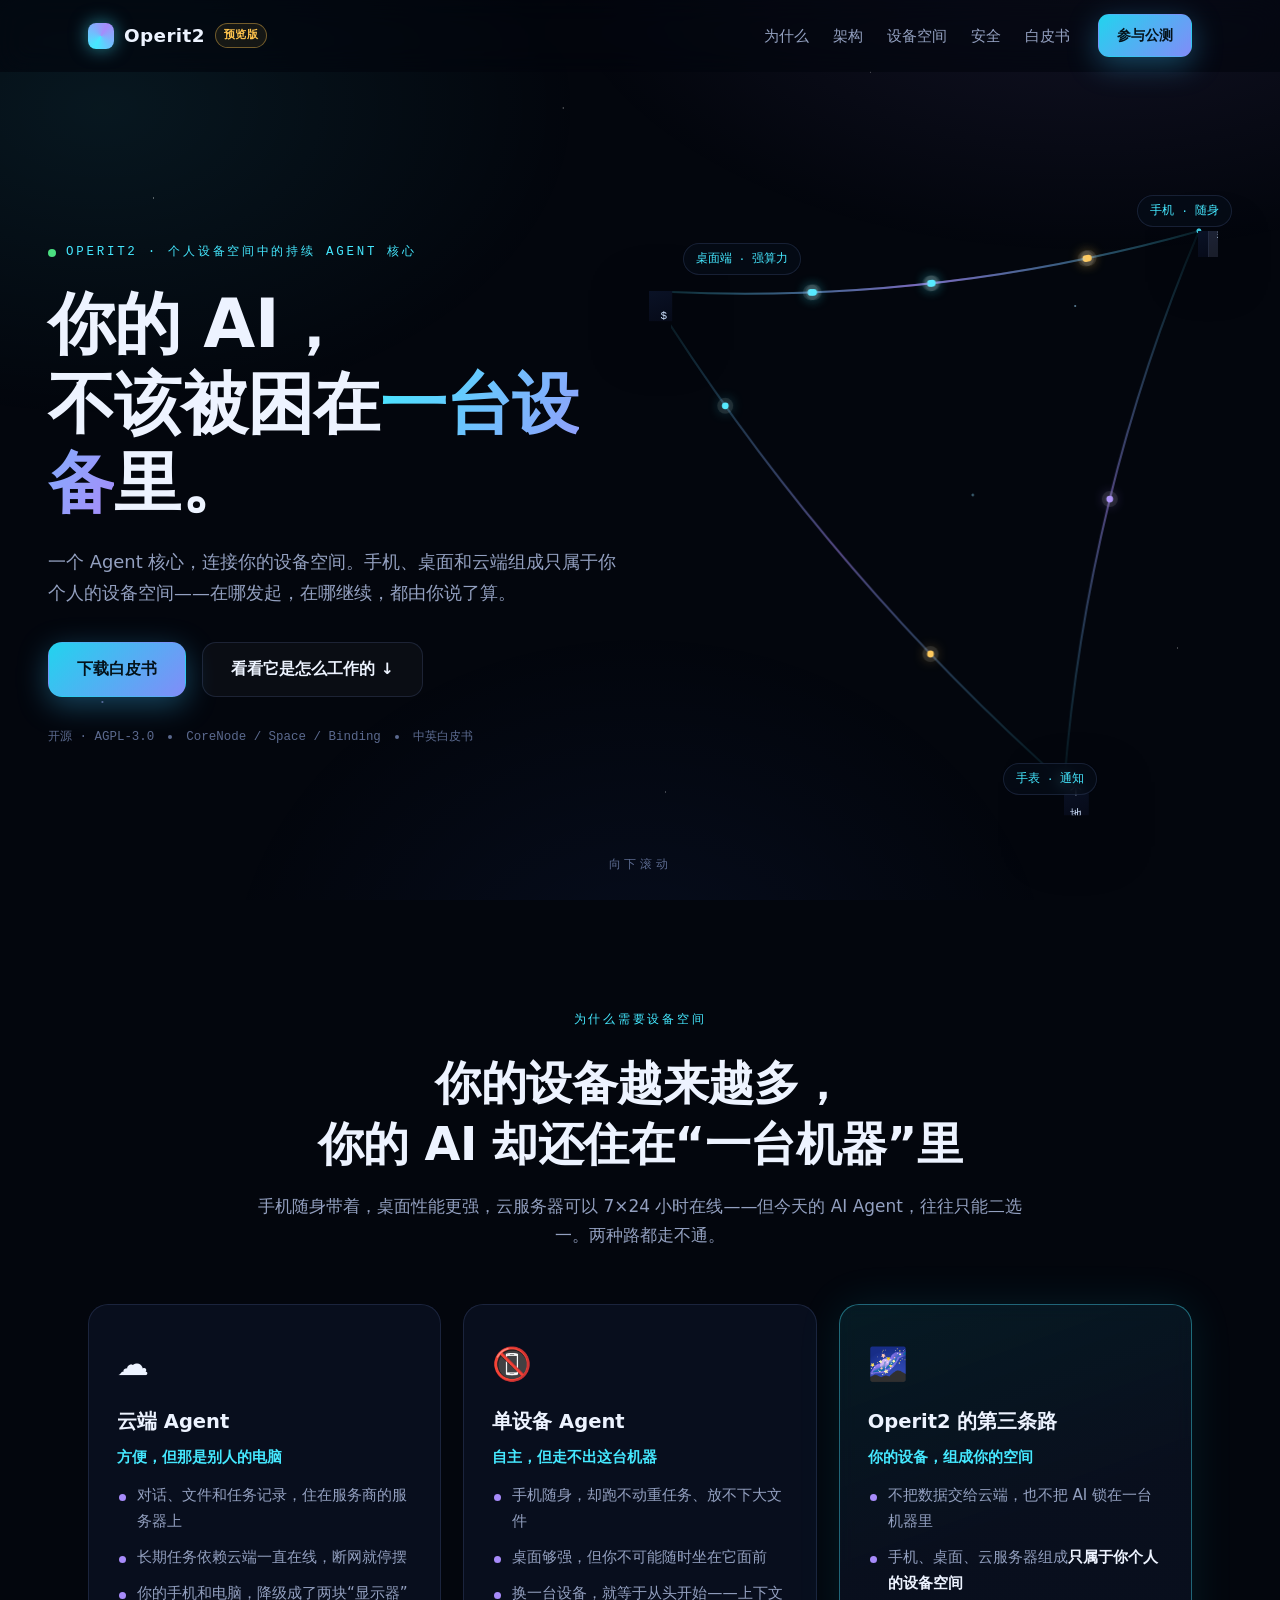
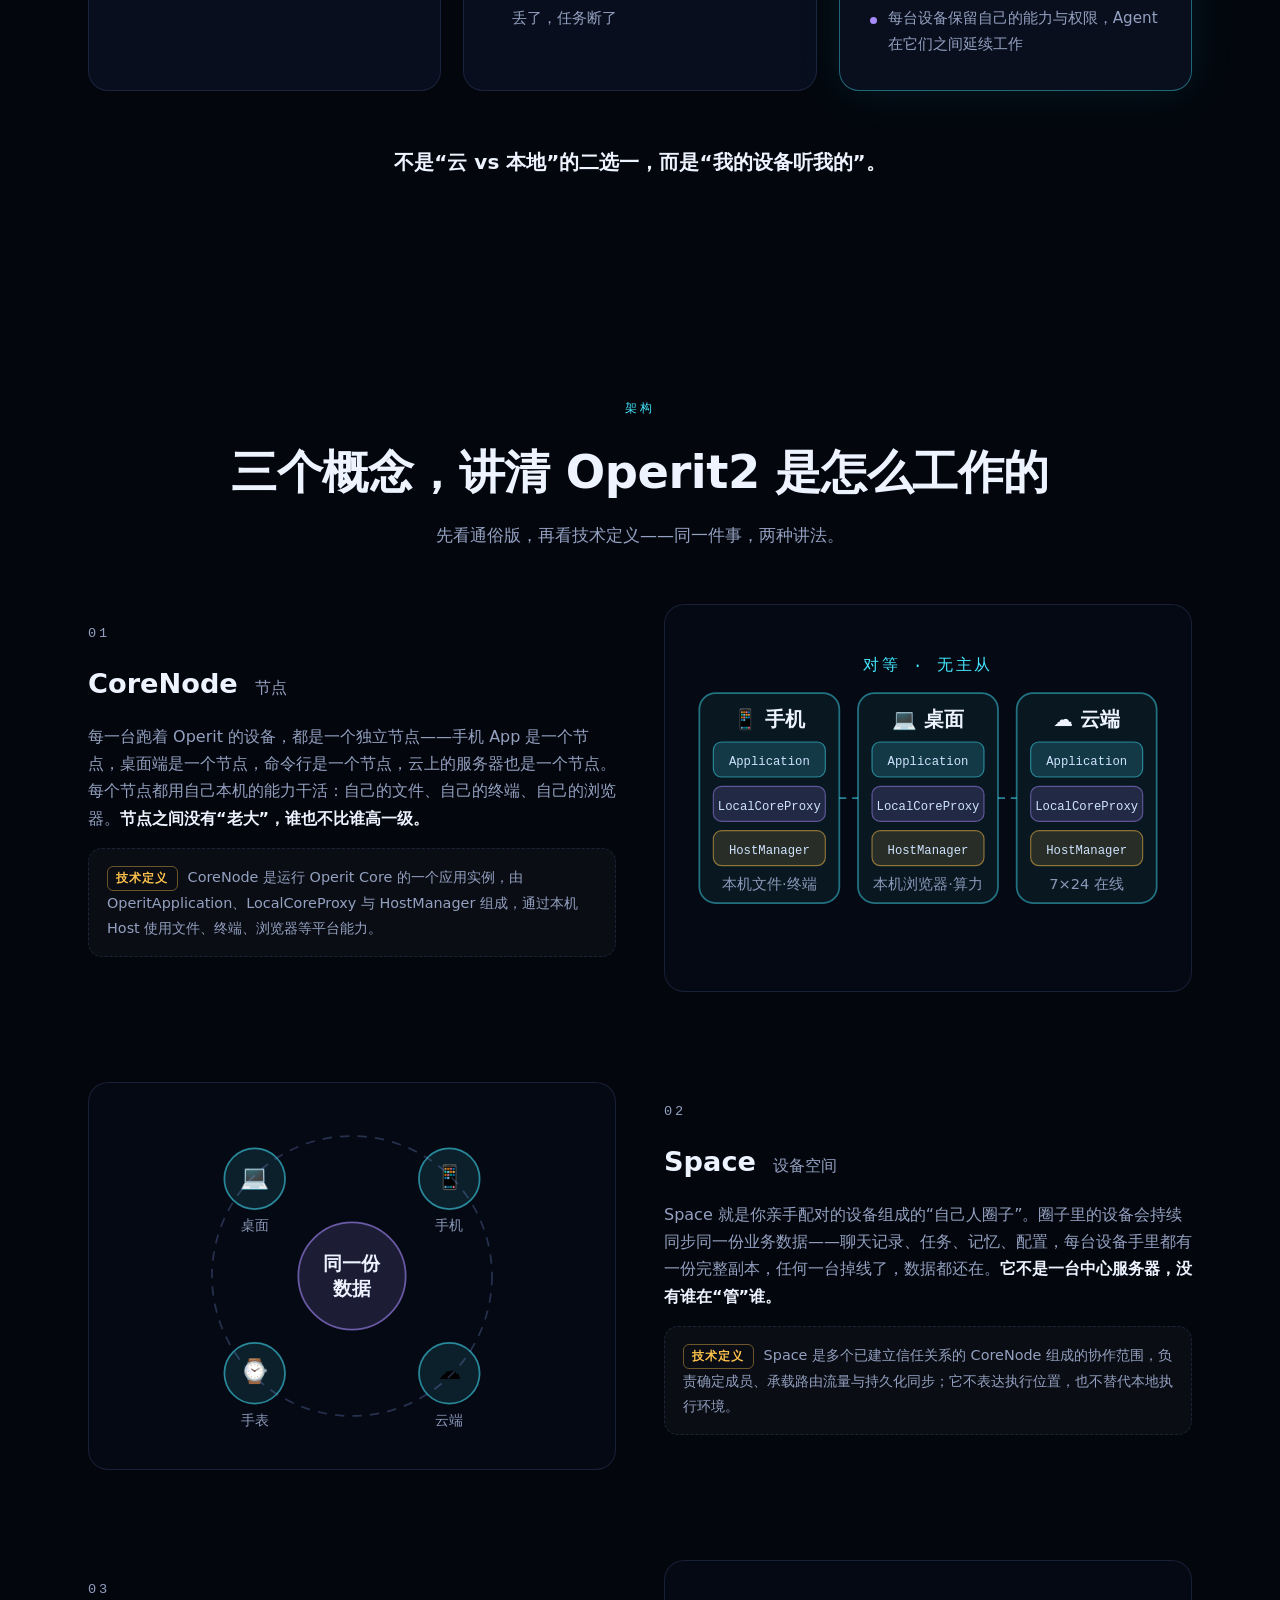
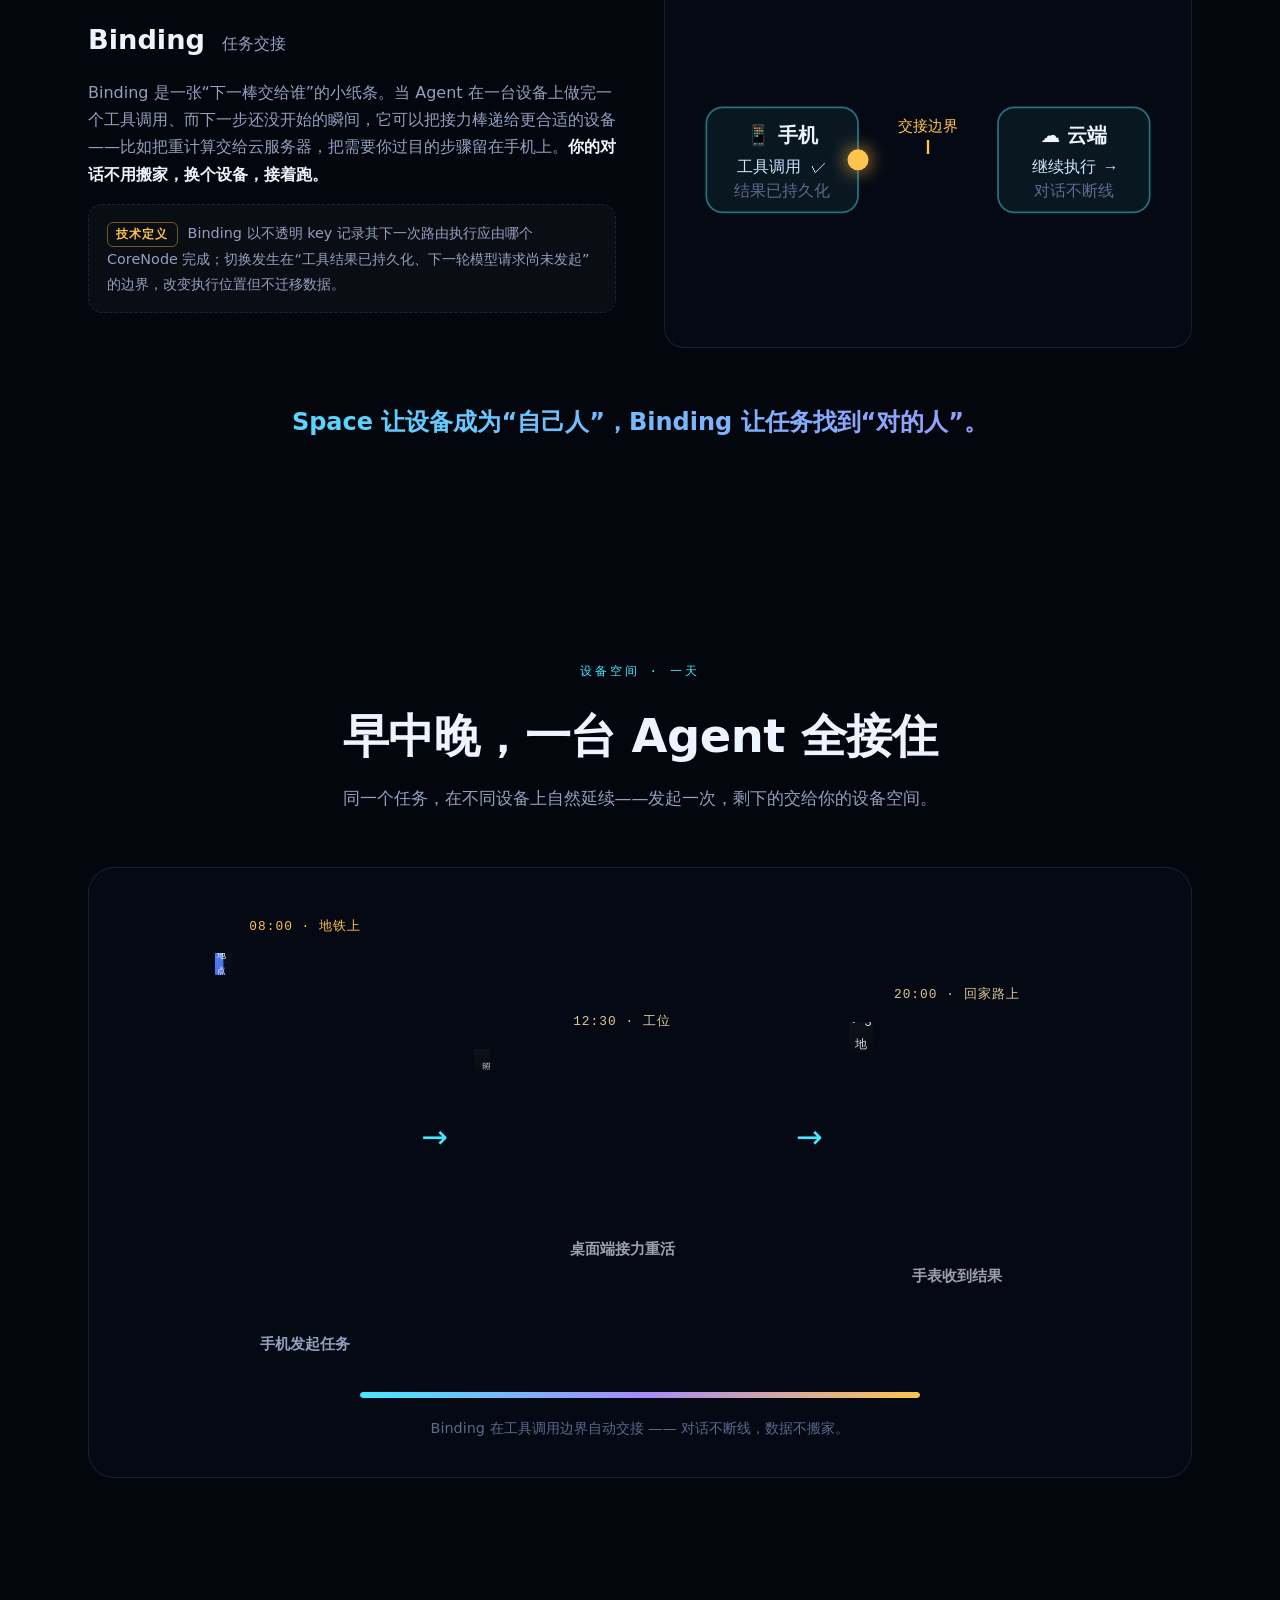
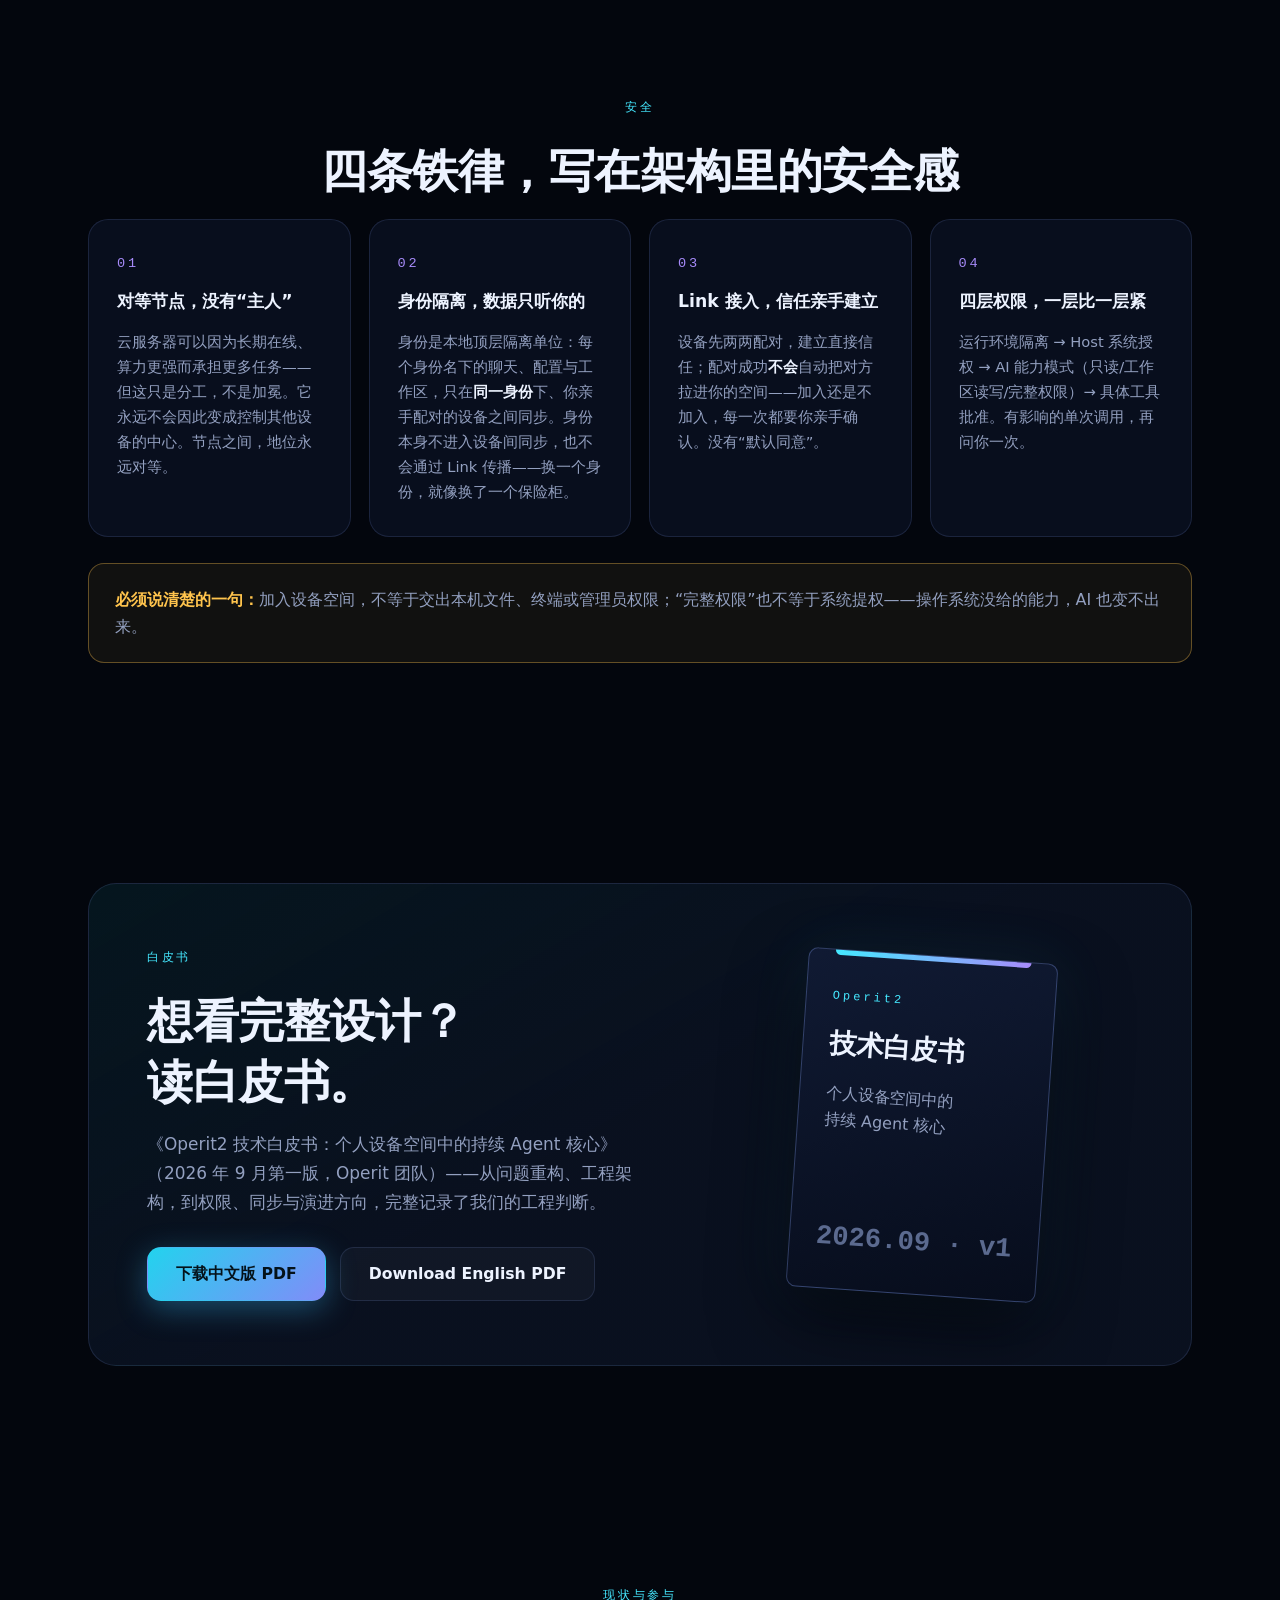
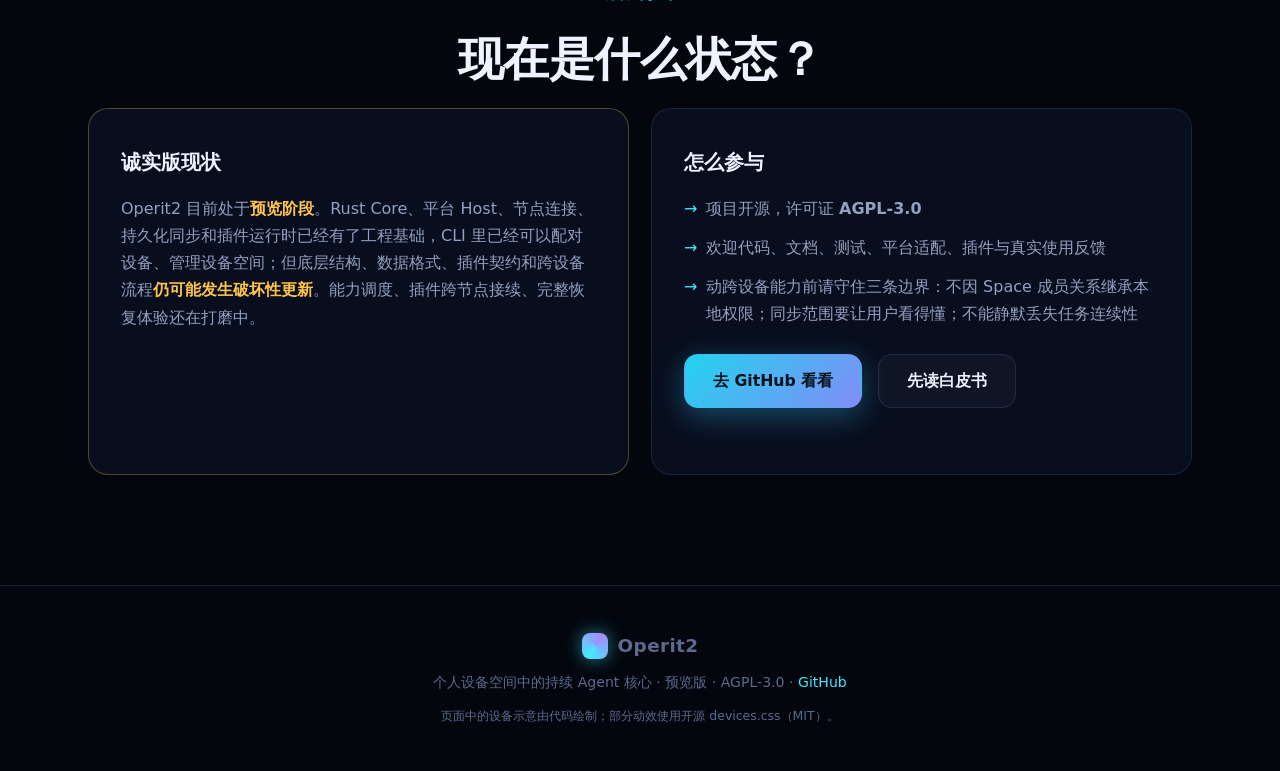
==== index.html @ 4453a7a1 "Operit2 宣传网站：星群主题首版" ====
<!DOCTYPE html>
<html lang="zh-CN">
<head>
<meta charset="UTF-8">
<meta name="viewport" content="width=device-width, initial-scale=1.0">
<title>Operit2 — 你的 AI，不该被困在一台设备里</title>
<meta name="description" content="Operit2：个人设备空间中的持续 Agent 核心。一个 Agent 核心，连接你的设备空间。">
<link rel="stylesheet" href="assets/vendor/devices.css">
<link rel="stylesheet" href="assets/css/style.css">
</head>
<body>
<div class="stars" aria-hidden="true"></div>

<header class="nav">
  <div class="nav-inner">
    <a class="brand" href="#top">
      <span class="brand-mark"></span>
      <span class="brand-name">Operit2</span>
      <span class="brand-tag">预览版</span>
    </a>
    <nav class="nav-links">
      <a href="#pain">为什么</a>
      <a href="#arch">架构</a>
      <a href="#flow">设备空间</a>
      <a href="#rules">安全</a>
      <a href="#whitepaper">白皮书</a>
    </nav>
    <a class="btn btn-primary btn-sm" href="#join">参与公测</a>
  </div>
</header>

<main id="top">
<!-- ============ HERO ============ -->
<section class="hero">
  <div class="hero-inner">
    <div class="hero-copy">
      <p class="eyebrow"><span class="pulse-dot"></span>OPERIT2 · 个人设备空间中的持续 AGENT 核心</p>
      <h1>你的 AI，<br>不该被困在<span class="grad">一台设备</span>里。</h1>
      <p class="lede">一个 Agent 核心，连接你的设备空间。手机、桌面和云端组成只属于你个人的设备空间——在哪发起，在哪继续，都由你说了算。</p>
      <div class="hero-cta">
        <a class="btn btn-primary" href="#whitepaper">下载白皮书</a>
        <a class="btn btn-ghost" href="#arch">看看它是怎么工作的 ↓</a>
      </div>
      <div class="hero-meta">
        <span>开源 · AGPL-3.0</span><i></i>
        <span>CoreNode / Space / Binding</span><i></i>
        <span>中英白皮书</span>
      </div>
    </div>
    <div class="hero-stage" id="constellation">
      <canvas id="constCanvas"></canvas>
      <div class="device device-macbook-pro dev-laptop" data-node="laptop">
        <div class="device-frame">
          <div class="device-screen">
            <div class="scr scr-term"><p>$ operit space status</p><p class="ok">● 4 nodes · synced</p><p>$ operit bind next → cloud-1</p><p class="ok">→ handed off in 0.8s</p><span class="caret"></span></div>
          </div>
          <div class="device-power"></div>
        </div>
      </div>
      <div class="device device-iphone-14-pro dev-phone" data-node="phone">
        <div class="device-frame">
          <div class="device-screen">
            <div class="scr scr-chat">
              <p class="me">帮我把这周的照片按地点分好</p>
              <p class="ai">收到，已交由桌面端整理，完成后同步给你 ✓</p>
            </div>
          </div>
          <div class="device-stripe"></div>
          <div class="device-header"></div>
          <div class="device-sensors"></div>
          <div class="device-btns"></div>
          <div class="device-power"></div>
        </div>
      </div>
      <div class="device device-apple-watch-ultra dev-watch" data-node="watch">
        <div class="device-frame">
          <div class="device-screen">
            <div class="scr scr-watch"><p>✓ 128 张</p><p>3 个地点</p><p class="ok">已同步</p></div>
          </div>
          <div class="device-btns"></div>
        </div>
      </div>
      <div class="node-label" data-for="laptop">桌面端 · 强算力</div>
      <div class="node-label" data-for="phone">手机 · 随身</div>
      <div class="node-label" data-for="watch">手表 · 通知</div>
    </div>
  </div>
  <div class="scroll-hint">向下滚动</div>
</section>

<!-- ============ PAIN ============ -->
<section class="section" id="pain">
  <div class="wrap">
    <p class="eyebrow center">为什么需要设备空间</p>
    <h2 class="center">你的设备越来越多，<br>你的 AI 却还住在“一台机器”里</h2>
    <p class="sub center">手机随身带着，桌面性能更强，云服务器可以 7×24 小时在线——但今天的 AI Agent，往往只能二选一。两种路都走不通。</p>
    <div class="cards3">
      <div class="card pain-card reveal">
        <div class="card-icon">☁️</div>
        <h3>云端 Agent</h3>
        <p class="card-tag">方便，但那是别人的电脑</p>
        <ul>
          <li>对话、文件和任务记录，住在服务商的服务器上</li>
          <li>长期任务依赖云端一直在线，断网就停摆</li>
          <li>你的手机和电脑，降级成了两块“显示器”</li>
        </ul>
      </div>
      <div class="card pain-card reveal">
        <div class="card-icon">📵</div>
        <h3>单设备 Agent</h3>
        <p class="card-tag">自主，但走不出这台机器</p>
        <ul>
          <li>手机随身，却跑不动重任务、放不下大文件</li>
          <li>桌面够强，但你不可能随时坐在它面前</li>
          <li>换一台设备，就等于从头开始——上下文丢了，任务断了</li>
        </ul>
      </div>
      <div class="card pain-card hl reveal">
        <div class="card-icon">🌌</div>
        <h3>Operit2 的第三条路</h3>
        <p class="card-tag">你的设备，组成你的空间</p>
        <ul>
          <li>不把数据交给云端，也不把 AI 锁在一台机器里</li>
          <li>手机、桌面、云服务器组成<strong>只属于你个人的设备空间</strong></li>
          <li>每台设备保留自己的能力与权限，Agent 在它们之间延续工作</li>
        </ul>
      </div>
    </div>
    <p class="bridge">不是“云 vs 本地”的二选一，而是“我的设备听我的”。</p>
  </div>
</section>

<!-- ============ ARCH ============ -->
<section class="section" id="arch">
  <div class="wrap">
    <p class="eyebrow center">架构</p>
    <h2 class="center">三个概念，讲清 Operit2 是怎么工作的</h2>
    <p class="sub center">先看通俗版，再看技术定义——同一件事，两种讲法。</p>

    <div class="arch-block reveal">
      <div class="arch-text">
        <p class="arch-no">01</p>
        <h3>CoreNode <span class="arch-en">节点</span></h3>
        <p>每一台跑着 Operit 的设备，都是一个独立节点——手机 App 是一个节点，桌面端是一个节点，命令行是一个节点，云上的服务器也是一个节点。每个节点都用自己本机的能力干活：自己的文件、自己的终端、自己的浏览器。<strong>节点之间没有“老大”，谁也不比谁高一级。</strong></p>
        <p class="tech-def"><span>技术定义</span>CoreNode 是运行 Operit Core 的一个应用实例，由 OperitApplication、LocalCoreProxy 与 HostManager 组成，通过本机 Host 使用文件、终端、浏览器等平台能力。</p>
      </div>
      <div class="arch-viz">
        <svg viewBox="0 0 420 300" class="diag" id="diag-node" role="img" aria-label="三个对等的 CoreNode">
          <g class="dnode" data-i="0">
            <rect x="14" y="60" width="120" height="180" rx="14" class="node-box"/>
            <text x="74" y="88" class="node-title">📱 手机</text>
            <rect x="26" y="102" width="96" height="30" rx="7" class="layer l1"/><text x="74" y="122" class="layer-t">Application</text>
            <rect x="26" y="140" width="96" height="30" rx="7" class="layer l2"/><text x="74" y="160" class="layer-t">LocalCoreProxy</text>
            <rect x="26" y="178" width="96" height="30" rx="7" class="layer l3"/><text x="74" y="198" class="layer-t">HostManager</text>
            <text x="74" y="228" class="node-cap">本机文件·终端</text>
          </g>
          <g class="dnode" data-i="1">
            <rect x="150" y="60" width="120" height="180" rx="14" class="node-box"/>
            <text x="210" y="88" class="node-title">💻 桌面</text>
            <rect x="162" y="102" width="96" height="30" rx="7" class="layer l1"/><text x="210" y="122" class="layer-t">Application</text>
            <rect x="162" y="140" width="96" height="30" rx="7" class="layer l2"/><text x="210" y="160" class="layer-t">LocalCoreProxy</text>
            <rect x="162" y="178" width="96" height="30" rx="7" class="layer l3"/><text x="210" y="198" class="layer-t">HostManager</text>
            <text x="210" y="228" class="node-cap">本机浏览器·算力</text>
          </g>
          <g class="dnode" data-i="2">
            <rect x="286" y="60" width="120" height="180" rx="14" class="node-box"/>
            <text x="346" y="88" class="node-title">☁️ 云端</text>
            <rect x="298" y="102" width="96" height="30" rx="7" class="layer l1"/><text x="346" y="122" class="layer-t">Application</text>
            <rect x="298" y="140" width="96" height="30" rx="7" class="layer l2"/><text x="346" y="160" class="layer-t">LocalCoreProxy</text>
            <rect x="298" y="178" width="96" height="30" rx="7" class="layer l3"/><text x="346" y="198" class="layer-t">HostManager</text>
            <text x="346" y="228" class="node-cap">7×24 在线</text>
          </g>
          <line x1="134" y1="150" x2="150" y2="150" class="eq-link"/><line x1="270" y1="150" x2="286" y2="150" class="eq-link"/>
          <text x="210" y="40" class="eq-label">对等 · 无主从</text>
        </svg>
      </div>
    </div>

    <div class="arch-block flip reveal">
      <div class="arch-text">
        <p class="arch-no">02</p>
        <h3>Space <span class="arch-en">设备空间</span></h3>
        <p>Space 就是你亲手配对的设备组成的“自己人圈子”。圈子里的设备会持续同步同一份业务数据——聊天记录、任务、记忆、配置，每台设备手里都有一份完整副本，任何一台掉线了，数据都还在。<strong>它不是一台中心服务器，没有谁在“管”谁。</strong></p>
        <p class="tech-def"><span>技术定义</span>Space 是多个已建立信任关系的 CoreNode 组成的协作范围，负责确定成员、承载路由流量与持久化同步；它不表达执行位置，也不替代本地执行环境。</p>
      </div>
      <div class="arch-viz">
        <svg viewBox="0 0 420 300" class="diag" id="diag-space" role="img" aria-label="Space 同步示意">
          <circle cx="210" cy="150" r="46" class="space-core"/>
          <text x="210" y="145" class="space-core-t">同一份</text>
          <text x="210" y="166" class="space-core-t">数据</text>
          <g class="sat" data-a="45"><circle cx="0" cy="0" r="26" class="sat-dot"/><text x="0" y="5" class="sat-t">📱</text><text x="0" y="44" class="sat-l">手机</text></g>
          <g class="sat" data-a="135"><circle cx="0" cy="0" r="26" class="sat-dot"/><text x="0" y="5" class="sat-t">💻</text><text x="0" y="44" class="sat-l">桌面</text></g>
          <g class="sat" data-a="225"><circle cx="0" cy="0" r="26" class="sat-dot"/><text x="0" y="5" class="sat-t">⌚</text><text x="0" y="44" class="sat-l">手表</text></g>
          <g class="sat" data-a="315"><circle cx="0" cy="0" r="26" class="sat-dot"/><text x="0" y="5" class="sat-t">☁️</text><text x="0" y="44" class="sat-l">云端</text></g>
          <ellipse cx="210" cy="150" rx="120" ry="120" class="orbit"/>
          <circle cx="210" cy="150" r="120" class="pulse-ring" fill="none"/>
        </svg>
      </div>
    </div>

    <div class="arch-block reveal">
      <div class="arch-text">
        <p class="arch-no">03</p>
        <h3>Binding <span class="arch-en">任务交接</span></h3>
        <p>Binding 是一张“下一棒交给谁”的小纸条。当 Agent 在一台设备上做完一个工具调用、而下一步还没开始的瞬间，它可以把接力棒递给更合适的设备——比如把重计算交给云服务器，把需要你过目的步骤留在手机上。<strong>你的对话不用搬家，换个设备，接着跑。</strong></p>
        <p class="tech-def"><span>技术定义</span>Binding 以不透明 key 记录其下一次路由执行应由哪个 CoreNode 完成；切换发生在“工具结果已持久化、下一轮模型请求尚未发起”的边界，改变执行位置但不迁移数据。</p>
      </div>
      <div class="arch-viz">
        <svg viewBox="0 0 420 300" class="diag" id="diag-bind" role="img" aria-label="Binding 交接示意">
          <defs><linearGradient id="bindGrad" x1="0" y1="0" x2="1" y2="0">
            <stop offset="0" stop-color="#45e8ff"/><stop offset="1" stop-color="#ffc44d"/>
          </linearGradient></defs>
          <rect x="20" y="110" width="130" height="90" rx="14" class="node-box"/>
          <text x="85" y="140" class="node-title">📱 手机</text>
          <text x="85" y="165" class="bind-step">工具调用 ✓</text>
          <text x="85" y="186" class="bind-step dim">结果已持久化</text>
          <rect x="270" y="110" width="130" height="90" rx="14" class="node-box"/>
          <text x="335" y="140" class="node-title">☁️ 云端</text>
          <text x="335" y="165" class="bind-step">继续执行 →</text>
          <text x="335" y="186" class="bind-step dim">对话不断线</text>
          <line x1="150" y1="155" x2="270" y2="155" class="bind-line"/>
          <circle cx="150" cy="155" r="9" class="bind-token"/>
          <text x="210" y="130" class="bind-label">交接边界</text>
          <line x1="210" y1="138" x2="210" y2="150" class="bind-tick"/>
        </svg>
      </div>
    </div>

    <p class="bridge big">Space 让设备成为“自己人”，Binding 让任务找到“对的人”。</p>
  </div>
</section>

<!-- ============ FLOW ============ -->
<section class="section" id="flow">
  <div class="wrap">
    <p class="eyebrow center">设备空间 · 一天</p>
    <h2 class="center">早中晚，一台 Agent 全接住</h2>
    <p class="sub center">同一个任务，在不同设备上自然延续——发起一次，剩下的交给你的设备空间。</p>
    <div class="flow-stage reveal">
      <div class="flow-devices">
        <div class="flow-item" data-t="0">
          <p class="flow-time">08:00 · 地铁上</p>
          <div class="devwrap wrap-phone"><div class="device device-iphone-14-pro flow-phone">
            <div class="device-frame"><div class="device-screen"><div class="scr scr-chat">
              <p class="me">帮我把这周的照片按地点分好</p>
              <p class="ai typing">收到，正在规划…</p>
            </div></div><div class="device-stripe"></div><div class="device-header"></div><div class="device-sensors"></div><div class="device-btns"></div><div class="device-power"></div></div>
          </div></div>
          <p class="flow-cap">手机发起任务</p>
        </div>
        <div class="flow-arrow">→</div>
        <div class="flow-item" data-t="1">
          <p class="flow-time">12:30 · 工位</p>
          <div class="devwrap wrap-laptop"><div class="device device-macbook-pro flow-laptop">
            <div class="device-frame"><div class="device-screen"><div class="scr scr-work">
              <p class="w-title">照片整理中… <span class="ok">68%</span></p>
              <div class="bar"><span></span></div>
              <p class="w-row">📍 外滩 · 42 张</p><p class="w-row">📍 陆家嘴 · 51 张</p><p class="w-row">📍 静安寺 · 35 张</p>
            </div></div><div class="device-power"></div></div>
          </div></div>
          <p class="flow-cap">桌面端接力重活</p>
        </div>
        <div class="flow-arrow">→</div>
        <div class="flow-item" data-t="2">
          <p class="flow-time">20:00 · 回家路上</p>
          <div class="devwrap wrap-watch"><div class="device device-apple-watch-ultra flow-watch">
            <div class="device-frame"><div class="device-screen"><div class="scr scr-watch">
              <p>✓ 整理完成</p><p>128 张 · 3 地点</p><p class="ok">已同步全部设备</p>
            </div></div><div class="device-btns"></div></div>
          </div></div>
          <p class="flow-cap">手表收到结果</p>
        </div>
      </div>
      <div class="flow-progress"><span id="flowBar"></span></div>
      <p class="flow-note">Binding 在工具调用边界自动交接 —— 对话不断线，数据不搬家。</p>
    </div>
  </div>
</section>

<!-- ============ RULES ============ -->
<section class="section" id="rules">
  <div class="wrap">
    <p class="eyebrow center">安全</p>
    <h2 class="center">四条铁律，写在架构里的安全感</h2>
    <div class="cards4">
      <div class="card rule-card reveal"><p class="rule-no">01</p><h3>对等节点，没有“主人”</h3><p>云服务器可以因为长期在线、算力更强而承担更多任务——但这只是分工，不是加冕。它永远不会因此变成控制其他设备的中心。节点之间，地位永远对等。</p></div>
      <div class="card rule-card reveal"><p class="rule-no">02</p><h3>身份隔离，数据只听你的</h3><p>身份是本地顶层隔离单位：每个身份名下的聊天、配置与工作区，只在<strong>同一身份</strong>下、你亲手配对的设备之间同步。身份本身不进入设备间同步，也不会通过 Link 传播——换一个身份，就像换了一个保险柜。</p></div>
      <div class="card rule-card reveal"><p class="rule-no">03</p><h3>Link 接入，信任亲手建立</h3><p>设备先两两配对，建立直接信任；配对成功<strong>不会</strong>自动把对方拉进你的空间——加入还是不加入，每一次都要你亲手确认。没有“默认同意”。</p></div>
      <div class="card rule-card reveal"><p class="rule-no">04</p><h3>四层权限，一层比一层紧</h3><p>运行环境隔离 → Host 系统授权 → AI 能力模式（只读/工作区读写/完整权限）→ 具体工具批准。有影响的单次调用，再问你一次。</p></div>
    </div>
    <div class="must-say reveal">
      <p><strong>必须说清楚的一句：</strong>加入设备空间，不等于交出本机文件、终端或管理员权限；“完整权限”也不等于系统提权——操作系统没给的能力，AI 也变不出来。</p>
    </div>
  </div>
</section>

<!-- ============ WHITEPAPER ============ -->
<section class="section" id="whitepaper">
  <div class="wrap">
    <div class="wp-panel reveal">
      <div class="wp-text">
        <p class="eyebrow">白皮书</p>
        <h2>想看完整设计？<br>读白皮书。</h2>
        <p class="sub left">《Operit2 技术白皮书：个人设备空间中的持续 Agent 核心》（2026 年 9 月第一版，Operit 团队）——从问题重构、工程架构，到权限、同步与演进方向，完整记录了我们的工程判断。</p>
        <div class="wp-btns">
          <a class="btn btn-primary" href="assets/docs/Operit2技术白皮书.pdf" download>下载中文版 PDF</a>
          <a class="btn btn-ghost" href="assets/docs/Operit2-Technical-Whitepaper.pdf" download>Download English PDF</a>
        </div>
      </div>
      <div class="wp-cover">
        <div class="wp-doc"><span class="wp-doc-tag">Operit2</span><p>技术白皮书</p><p class="wp-doc-sub">个人设备空间中的<br>持续 Agent 核心</p><p class="wp-doc-ver">2026.09 · v1</p></div>
      </div>
    </div>
  </div>
</section>

<!-- ============ JOIN ============ -->
<section class="section" id="join">
  <div class="wrap">
    <p class="eyebrow center">现状与参与</p>
    <h2 class="center">现在是什么状态？</h2>
    <div class="status-panel reveal">
      <div class="status-honest">
        <h3>诚实版现状</h3>
        <p>Operit2 目前处于<strong>预览阶段</strong>。Rust Core、平台 Host、节点连接、持久化同步和插件运行时已经有了工程基础，CLI 里已经可以配对设备、管理设备空间；但底层结构、数据格式、插件契约和跨设备流程<strong>仍可能发生破坏性更新</strong>。能力调度、插件跨节点接续、完整恢复体验还在打磨中。</p>
      </div>
      <div class="status-join">
        <h3>怎么参与</h3>
        <ul>
          <li>项目开源，许可证 <strong>AGPL-3.0</strong></li>
          <li>欢迎代码、文档、测试、平台适配、插件与真实使用反馈</li>
          <li>动跨设备能力前请守住三条边界：不因 Space 成员关系继承本地权限；同步范围要让用户看得懂；不能静默丢失任务连续性</li>
        </ul>
        <div class="hero-cta">
          <a class="btn btn-primary" href="https://github.com/AAswordman/Operit2" target="_blank" rel="noopener">去 GitHub 看看</a>
          <a class="btn btn-ghost" href="assets/docs/Operit2技术白皮书.pdf" download>先读白皮书</a>
        </div>
      </div>
    </div>
  </div>
</section>
</main>

<footer class="footer">
  <div class="wrap foot-inner">
    <div class="brand"><span class="brand-mark"></span><span class="brand-name">Operit2</span></div>
    <p>个人设备空间中的持续 Agent 核心 · 预览版 · AGPL-3.0 · <a href="https://github.com/AAswordman/Operit2" target="_blank" rel="noopener">GitHub</a></p>
    <p class="foot-note">页面中的设备示意由代码绘制；部分动效使用开源 devices.css（MIT）。</p>
  </div>
</footer>

<script src="assets/vendor/gsap.min.js"></script>
<script src="assets/js/main.js"></script>
</body>
</html>
---- assets/css/style.css ----
/* Operit2 宣传站 · "星群" 设计语言 */
:root{
  --bg0:#03060d; --bg1:#060b16; --card:rgba(12,19,36,.72);
  --ink:#edf3ff; --muted:#93a0c0; --faint:#5b6a8f;
  --cyan:#45e8ff; --violet:#a78bfa; --amber:#ffc44d; --green:#4ade80;
  --line:rgba(140,170,255,.14);
  --r:20px;
  --font:"PingFang SC","Hiragino Sans GB","Microsoft YaHei","Noto Sans SC",system-ui,sans-serif;
  --mono:ui-monospace,"SF Mono","JetBrains Mono",Menlo,Consolas,monospace;
}
*{margin:0;padding:0;box-sizing:border-box}
html{scroll-behavior:smooth}
body{background:var(--bg0);color:var(--ink);font-family:var(--font);line-height:1.7;overflow-x:hidden;-webkit-font-smoothing:antialiased}
::selection{background:rgba(69,232,255,.28)}
a{color:inherit;text-decoration:none}
img{max-width:100%}

/* 星空底 */
.stars{position:fixed;inset:0;z-index:-2;pointer-events:none;
  background:
    radial-gradient(1px 1px at 12% 22%,rgba(255,255,255,.7),transparent),
    radial-gradient(1px 1px at 68% 8%,rgba(255,255,255,.5),transparent),
    radial-gradient(1.5px 1.5px at 84% 34%,rgba(160,220,255,.8),transparent),
    radial-gradient(1px 1px at 32% 66%,rgba(255,255,255,.45),transparent),
    radial-gradient(1px 1px at 52% 88%,rgba(255,255,255,.5),transparent),
    radial-gradient(1.5px 1.5px at 8% 78%,rgba(190,170,255,.7),transparent),
    radial-gradient(1px 1px at 92% 72%,rgba(255,255,255,.5),transparent),
    radial-gradient(1px 1px at 44% 12%,rgba(255,255,255,.6),transparent),
    radial-gradient(2px 2px at 76% 55%,rgba(140,220,255,.55),transparent),
    radial-gradient(1px 1px at 24% 44%,rgba(255,255,255,.4),transparent);}
body::before{content:"";position:fixed;inset:0;z-index:-1;pointer-events:none;
  background:radial-gradient(900px 500px at 85% -5%,rgba(167,139,250,.10),transparent 60%),
             radial-gradient(800px 520px at 8% 12%,rgba(69,232,255,.08),transparent 60%),
             radial-gradient(700px 600px at 50% 110%,rgba(69,120,255,.07),transparent 60%);}

.wrap{max-width:1160px;margin:0 auto;padding:0 28px}
.section{padding:110px 0;position:relative}

/* 导航 */
.nav{position:fixed;top:0;left:0;right:0;z-index:50;backdrop-filter:blur(14px);-webkit-backdrop-filter:blur(14px);
  background:rgba(3,6,13,.62);border-bottom:1px solid transparent;transition:border-color .3s}
.nav.scrolled{border-bottom-color:var(--line)}
.nav-inner{max-width:1160px;margin:0 auto;padding:14px 28px;display:flex;align-items:center;gap:28px}
.brand{display:flex;align-items:center;gap:10px;font-weight:800;font-size:1.15rem;letter-spacing:.02em}
.brand-mark{width:26px;height:26px;border-radius:8px;flex:none;
  background:conic-gradient(from 210deg,var(--cyan),var(--violet),var(--cyan));
  box-shadow:0 0 18px rgba(69,232,255,.55)}
.brand-tag{font-size:.68rem;font-weight:600;color:var(--amber);border:1px solid rgba(255,196,77,.4);
  padding:2px 8px;border-radius:99px;background:rgba(255,196,77,.08)}
.nav-links{display:flex;gap:24px;margin-left:auto;font-size:.92rem;color:var(--muted)}
.nav-links a:hover{color:var(--ink)}
.btn{display:inline-block;padding:13px 28px;border-radius:14px;font-weight:700;font-size:.98rem;transition:transform .18s,box-shadow .18s,background .18s;cursor:pointer;border:1px solid transparent}
.btn:hover{transform:translateY(-2px)}
.btn-primary{background:linear-gradient(135deg,#22d3ee,#818cf8);color:#04121a;box-shadow:0 8px 30px rgba(56,189,248,.35)}
.btn-primary:hover{box-shadow:0 12px 38px rgba(56,189,248,.5)}
.btn-ghost{border-color:var(--line);color:var(--ink);background:rgba(255,255,255,.03)}
.btn-ghost:hover{background:rgba(255,255,255,.07)}
.btn-sm{padding:9px 18px;font-size:.86rem;border-radius:11px}

/* Hero */
.hero{min-height:100vh;display:flex;flex-direction:column;justify-content:center;padding:130px 0 40px;position:relative;overflow:hidden}
.hero-inner{max-width:1240px;margin:0 auto;padding:0 28px;display:grid;grid-template-columns:1.02fr .98fr;gap:40px;align-items:center;width:100%}
.eyebrow{font-family:var(--mono);font-size:.78rem;letter-spacing:.22em;color:var(--cyan);text-transform:uppercase;margin-bottom:22px;display:flex;align-items:center;gap:10px}
.eyebrow.center{justify-content:center}
.pulse-dot{width:8px;height:8px;border-radius:50%;background:var(--green);box-shadow:0 0 0 0 rgba(74,222,128,.6);animation:pdot 2s infinite}
@keyframes pdot{70%{box-shadow:0 0 0 9px rgba(74,222,128,0)}100%{box-shadow:0 0 0 0 rgba(74,222,128,0)}}
.hero h1{font-size:clamp(2.6rem,5.4vw,4.2rem);line-height:1.18;font-weight:900;letter-spacing:-.01em;margin-bottom:24px}
.grad{background:linear-gradient(120deg,var(--cyan),var(--violet));-webkit-background-clip:text;background-clip:text;color:transparent}
.lede{font-size:1.12rem;color:var(--muted);max-width:34em;margin-bottom:34px}
.lede strong{color:var(--ink)}
.hero-cta{display:flex;gap:16px;flex-wrap:wrap;margin-bottom:30px}
.hero-meta{display:flex;align-items:center;gap:14px;font-family:var(--mono);font-size:.78rem;color:var(--faint)}
.hero-meta i{width:4px;height:4px;border-radius:50%;background:var(--faint);flex:none}

/* 星座舞台 */
.hero-stage{position:relative;height:600px}
#constCanvas{position:absolute;inset:0;width:100%;height:100%;z-index:0}
.hero-stage .device{position:absolute;z-index:1;filter:drop-shadow(0 24px 48px rgba(0,0,0,.55))}
.dev-laptop{left:-4%;top:16%;transform:scale(.58);transform-origin:top left;z-index:1}
.dev-phone{right:6%;top:6%;transform:scale(.5);transform-origin:top right;z-index:2}
.dev-watch{right:30%;bottom:2%;transform:scale(.62);transform-origin:bottom center;z-index:3;animation:floaty 7s ease-in-out infinite}
.dev-phone{animation:floaty 9s ease-in-out infinite}
.dev-laptop{animation:floaty 11s ease-in-out infinite}
@keyframes floaty{0%,100%{margin-top:0}50%{margin-top:-14px}}
.node-label{position:absolute;z-index:2;font-family:var(--mono);font-size:.72rem;color:var(--cyan);
  background:rgba(6,12,24,.78);border:1px solid var(--line);padding:5px 12px;border-radius:99px;white-space:nowrap;backdrop-filter:blur(6px)}
.node-label[data-for="laptop"]{left:2%;top:8%}
.node-label[data-for="phone"]{right:0;top:0}
.node-label[data-for="watch"]{right:24%;bottom:0%}
.scroll-hint{position:absolute;bottom:26px;left:50%;transform:translateX(-50%);font-size:.75rem;color:var(--faint);letter-spacing:.3em;animation:hint 2.4s ease-in-out infinite}
@keyframes hint{0%,100%{opacity:.35}50%{opacity:1}}

/* 设备屏幕内容 */
.scr{position:absolute;inset:0;padding:26px 20px;font-family:var(--mono);font-size:19px;line-height:1.9;color:#cfe3ff;
  background:linear-gradient(160deg,#0a1226,#060a18);overflow:hidden}
.scr-term p{margin:0}.scr-term .ok{color:var(--green)}
.caret{display:inline-block;width:11px;height:22px;background:var(--cyan);vertical-align:-4px;animation:blink 1s steps(1) infinite}
@keyframes blink{50%{opacity:0}}
.scr-chat{display:flex;flex-direction:column;gap:14px;justify-content:center;font-family:var(--font);font-size:21px}
.scr-chat p{margin:0;padding:13px 16px;border-radius:16px;max-width:92%}
.scr-chat .me{align-self:flex-end;background:linear-gradient(135deg,#0ea5e9,#6366f1);color:#fff;border-bottom-right-radius:5px}
.scr-chat .ai{align-self:flex-start;background:rgba(255,255,255,.08);border:1px solid var(--line);border-bottom-left-radius:5px}
.scr-watch{display:flex;flex-direction:column;justify-content:center;align-items:center;text-align:center;font-size:20px;gap:6px}
.scr-watch p{margin:0}.scr-watch .ok{color:var(--green);font-size:18px}
.scr-work{font-size:20px}
.w-title{font-size:22px;margin:0 0 10px}.bar{height:12px;border-radius:99px;background:rgba(255,255,255,.1);overflow:hidden;margin:6px 0 18px}
.bar span{display:block;height:100%;width:68%;border-radius:99px;background:linear-gradient(90deg,var(--cyan),var(--violet));animation:barpulse 2.6s ease-in-out infinite}
@keyframes barpulse{0%,100%{width:64%}50%{width:72%}}
.w-row{margin:8px 0;color:var(--muted)}.ok{color:var(--green)}

/* 通用排版 */
h2{font-size:clamp(1.9rem,4vw,2.9rem);line-height:1.3;font-weight:900;letter-spacing:-.01em;margin-bottom:18px}
h2.center,.sub.center{text-align:center}
.sub{color:var(--muted);font-size:1.06rem;max-width:46em;margin:0 auto 54px}
.sub.left{margin:0 0 30px}
.bridge{text-align:center;margin-top:54px;font-size:1.25rem;font-weight:700;color:var(--ink)}
.bridge.big{font-size:1.5rem;background:linear-gradient(120deg,var(--cyan),var(--violet));-webkit-background-clip:text;background-clip:text;color:transparent}

/* 卡片 */
.cards3{display:grid;grid-template-columns:repeat(3,1fr);gap:22px}
.cards4{display:grid;grid-template-columns:repeat(4,1fr);gap:18px}
.card{background:var(--card);border:1px solid var(--line);border-radius:var(--r);padding:32px 28px;backdrop-filter:blur(10px);transition:transform .25s,border-color .25s,box-shadow .25s}
.card:hover{transform:translateY(-6px);border-color:rgba(69,232,255,.35);box-shadow:0 20px 50px rgba(0,0,0,.4)}
.card-icon{font-size:2rem;margin-bottom:14px}
.card h3{font-size:1.22rem;margin-bottom:6px}
.card-tag{color:var(--cyan);font-size:.92rem;margin-bottom:14px;font-weight:600}
.card ul{list-style:none;color:var(--muted);font-size:.95rem;display:flex;flex-direction:column;gap:10px}
.card ul li{padding-left:20px;position:relative}
.card ul li::before{content:"";position:absolute;left:2px;top:.72em;width:7px;height:7px;border-radius:50%;background:var(--violet)}
.card strong{color:var(--ink)}
.pain-card.hl{border-color:rgba(69,232,255,.4);background:linear-gradient(160deg,rgba(34,211,238,.10),rgba(12,19,36,.72) 55%);box-shadow:0 0 44px rgba(34,211,238,.10)}

/* 架构 */
.arch-block{display:grid;grid-template-columns:1fr 1fr;gap:48px;align-items:center;margin-bottom:90px}
.arch-block:last-of-type{margin-bottom:20px}
.arch-block.flip .arch-text{order:2}
.arch-block.flip .arch-viz{order:1}
.arch-no{font-family:var(--mono);font-size:.85rem;color:var(--faint);letter-spacing:.2em;margin-bottom:10px}
.arch-text h3{font-size:1.7rem;margin-bottom:16px}
.arch-en{font-size:1rem;color:var(--muted);font-weight:500;margin-left:8px}
.arch-text p{color:var(--muted);margin-bottom:16px}
.arch-text p strong{color:var(--ink)}
.tech-def{background:rgba(255,255,255,.03);border:1px dashed var(--line);border-radius:14px;padding:16px 18px;font-size:.9rem;color:var(--faint)}
.tech-def span{display:inline-block;font-size:.72rem;font-weight:700;color:var(--amber);border:1px solid rgba(255,196,77,.4);border-radius:6px;padding:2px 8px;margin-right:10px;letter-spacing:.1em}
.arch-viz{background:rgba(8,13,26,.6);border:1px solid var(--line);border-radius:var(--r);padding:18px}
.diag{width:100%;height:auto;display:block}

/* SVG 图元 */
.node-box{fill:rgba(69,232,255,.06);stroke:rgba(69,232,255,.45);stroke-width:1.5}
.node-title{fill:#edf3ff;font-size:17px;font-weight:700;text-anchor:middle;font-family:var(--font)}
.layer{stroke-width:1}.l1{fill:rgba(69,232,255,.16);stroke:rgba(69,232,255,.5)}
.l2{fill:rgba(167,139,250,.16);stroke:rgba(167,139,250,.5)}
.l3{fill:rgba(255,196,77,.13);stroke:rgba(255,196,77,.5)}
.layer-t{fill:#cfe3ff;font-size:10.5px;text-anchor:middle;font-family:var(--mono)}
.node-cap{fill:#8b98b8;font-size:12.5px;text-anchor:middle}
.eq-link{stroke:rgba(69,232,255,.55);stroke-width:1.5;stroke-dasharray:6 5}
.eq-label{fill:#45e8ff;font-size:14px;text-anchor:middle;font-family:var(--mono);letter-spacing:.15em}
.space-core{fill:rgba(167,139,250,.14);stroke:rgba(167,139,250,.6);stroke-width:1.5}
.space-core-t{fill:#edf3ff;font-size:16px;font-weight:700;text-anchor:middle}
.sat-dot{fill:rgba(69,232,255,.10);stroke:rgba(69,232,255,.55);stroke-width:1.5}
.sat-t{font-size:20px;text-anchor:middle}
.sat-l{fill:#8b98b8;font-size:12px;text-anchor:middle}
.orbit{fill:none;stroke:rgba(140,170,255,.25);stroke-width:1.5;stroke-dasharray:8 7}
.bind-line{stroke:url(#bindGrad);stroke-width:3;stroke-linecap:round}
.bind-token{fill:#ffc44d;filter:drop-shadow(0 0 8px rgba(255,196,77,.9))}
.bind-label{fill:#ffc44d;font-size:13px;text-anchor:middle;font-family:var(--mono)}
.bind-tick{stroke:#ffc44d;stroke-width:2}
.bind-step{fill:#cfe3ff;font-size:13.5px;text-anchor:middle;font-family:var(--mono)}
.bind-step.dim{fill:#5b6a8f}

/* 设备流转 */
.flow-stage{background:rgba(8,13,26,.6);border:1px solid var(--line);border-radius:26px;padding:48px 36px 36px;position:relative;overflow:hidden}
.flow-devices{display:flex;align-items:center;justify-content:center;gap:26px}
.flow-item{text-align:center;flex:none}
.flow-time{font-family:var(--mono);font-size:.8rem;color:var(--amber);margin-bottom:16px;letter-spacing:.08em}
.devwrap{position:relative;margin:0 auto}
.devwrap .device{position:absolute;top:0;left:0}
.wrap-phone{width:180px;height:365px}
.wrap-laptop{width:296px;height:174px}
.wrap-watch{width:216px;height:228px}
.flow-phone{transform:scale(.42);transform-origin:top left}
.flow-laptop{transform:scale(.4);transform-origin:top left}
.flow-watch{transform:scale(.6);transform-origin:top left}
.flow-cap{margin-top:14px;color:var(--muted);font-size:.95rem;font-weight:600}
.flow-arrow{font-size:2rem;color:var(--cyan);animation:nudge 2s ease-in-out infinite}
@keyframes nudge{0%,100%{transform:translateX(0);opacity:.7}50%{transform:translateX(8px);opacity:1}}
.flow-progress{height:6px;border-radius:99px;background:rgba(255,255,255,.08);margin:34px auto 18px;max-width:560px;overflow:hidden}
.flow-progress span{display:block;height:100%;width:0;border-radius:99px;background:linear-gradient(90deg,var(--cyan),var(--violet),var(--amber))}
.flow-note{text-align:center;color:var(--faint);font-size:.9rem}

/* 铁律 */
.rule-card .rule-no{font-family:var(--mono);color:var(--violet);font-size:.85rem;letter-spacing:.2em;margin-bottom:12px}
.rule-card h3{font-size:1.08rem;margin-bottom:12px}
.rule-card p{color:var(--muted);font-size:.92rem}
.must-say{margin-top:26px;border:1px solid rgba(255,196,77,.35);background:rgba(255,196,77,.06);border-radius:16px;padding:22px 26px;color:var(--muted)}
.must-say strong{color:var(--amber)}

/* 白皮书 */
.wp-panel{display:grid;grid-template-columns:1.1fr .9fr;gap:50px;align-items:center;background:linear-gradient(150deg,rgba(34,211,238,.08),rgba(12,19,36,.8) 50%);border:1px solid var(--line);border-radius:28px;padding:64px 58px;position:relative;overflow:hidden}
.wp-panel h2{margin-bottom:18px}
.wp-btns{display:flex;gap:14px;flex-wrap:wrap;margin-top:8px}
.wp-cover{display:flex;justify-content:center}
.wp-doc{width:250px;height:340px;border-radius:10px;background:linear-gradient(165deg,#101a33,#070d1c);border:1px solid rgba(140,170,255,.3);
  box-shadow:0 30px 70px rgba(0,0,0,.55),0 0 60px rgba(69,232,255,.08);padding:30px 26px;position:relative;transform:rotate(4deg);transition:transform .3s}
.wp-doc:hover{transform:rotate(0deg) translateY(-6px)}
.wp-doc::before{content:"";position:absolute;top:0;left:26px;right:26px;height:5px;border-radius:0 0 6px 6px;background:linear-gradient(90deg,var(--cyan),var(--violet))}
.wp-doc-tag{font-family:var(--mono);font-size:.75rem;letter-spacing:.25em;color:var(--cyan)}
.wp-doc p{font-size:1.7rem;font-weight:900;margin:14px 0 4px}
.wp-doc-sub{color:var(--muted);font-size:1rem !important;font-weight:500 !important;line-height:1.6}
.wp-doc-ver{position:absolute;bottom:24px;left:26px;font-family:var(--mono);font-size:.75rem;color:var(--faint)}

/* 参与 */
.status-panel{display:grid;grid-template-columns:1fr 1fr;gap:22px}
.status-honest,.status-join{background:var(--card);border:1px solid var(--line);border-radius:var(--r);padding:36px 32px}
.status-honest{border-color:rgba(255,196,77,.3)}
.status-honest h3,.status-join h3{font-size:1.25rem;margin-bottom:16px}
.status-honest p{color:var(--muted)}
.status-honest strong{color:var(--amber)}
.status-join ul{list-style:none;color:var(--muted);display:flex;flex-direction:column;gap:12px;margin-bottom:26px}
.status-join li{padding-left:22px;position:relative}
.status-join li::before{content:"→";position:absolute;left:0;color:var(--cyan)}

/* 页脚 */
.footer{border-top:1px solid var(--line);padding:44px 0;color:var(--faint);font-size:.88rem}
.foot-inner{display:flex;flex-direction:column;gap:10px;align-items:center;text-align:center}
.footer a{color:var(--cyan)}
.foot-note{font-size:.78rem}

/* 入场动画 */
.reveal{opacity:0;transform:translateY(36px);transition:opacity .8s ease,transform .8s cubic-bezier(.2,.7,.2,1)}
.reveal.in{opacity:1;transform:none}

/* 响应式 */
@media (max-width:1020px){
  .hero-inner{grid-template-columns:1fr}
  .hero-stage{height:520px;max-width:640px;margin:0 auto;width:100%}
  .cards3{grid-template-columns:1fr}
  .cards4{grid-template-columns:repeat(2,1fr)}
  .arch-block{grid-template-columns:1fr;gap:28px}
  .arch-block.flip .arch-text{order:0}.arch-block.flip .arch-viz{order:0}
  .wp-panel{grid-template-columns:1fr;padding:44px 32px}
  .status-panel{grid-template-columns:1fr}
  .flow-devices{flex-wrap:wrap}
  .flow-arrow{transform:rotate(90deg);padding-bottom:0;margin:6px 0}
}
@media (max-width:640px){
  .cards4{grid-template-columns:1fr}
  .nav-links{display:none}
  .section{padding:80px 0}
  .dev-laptop{transform:scale(.44)}
  .dev-phone{transform:scale(.4)}
}
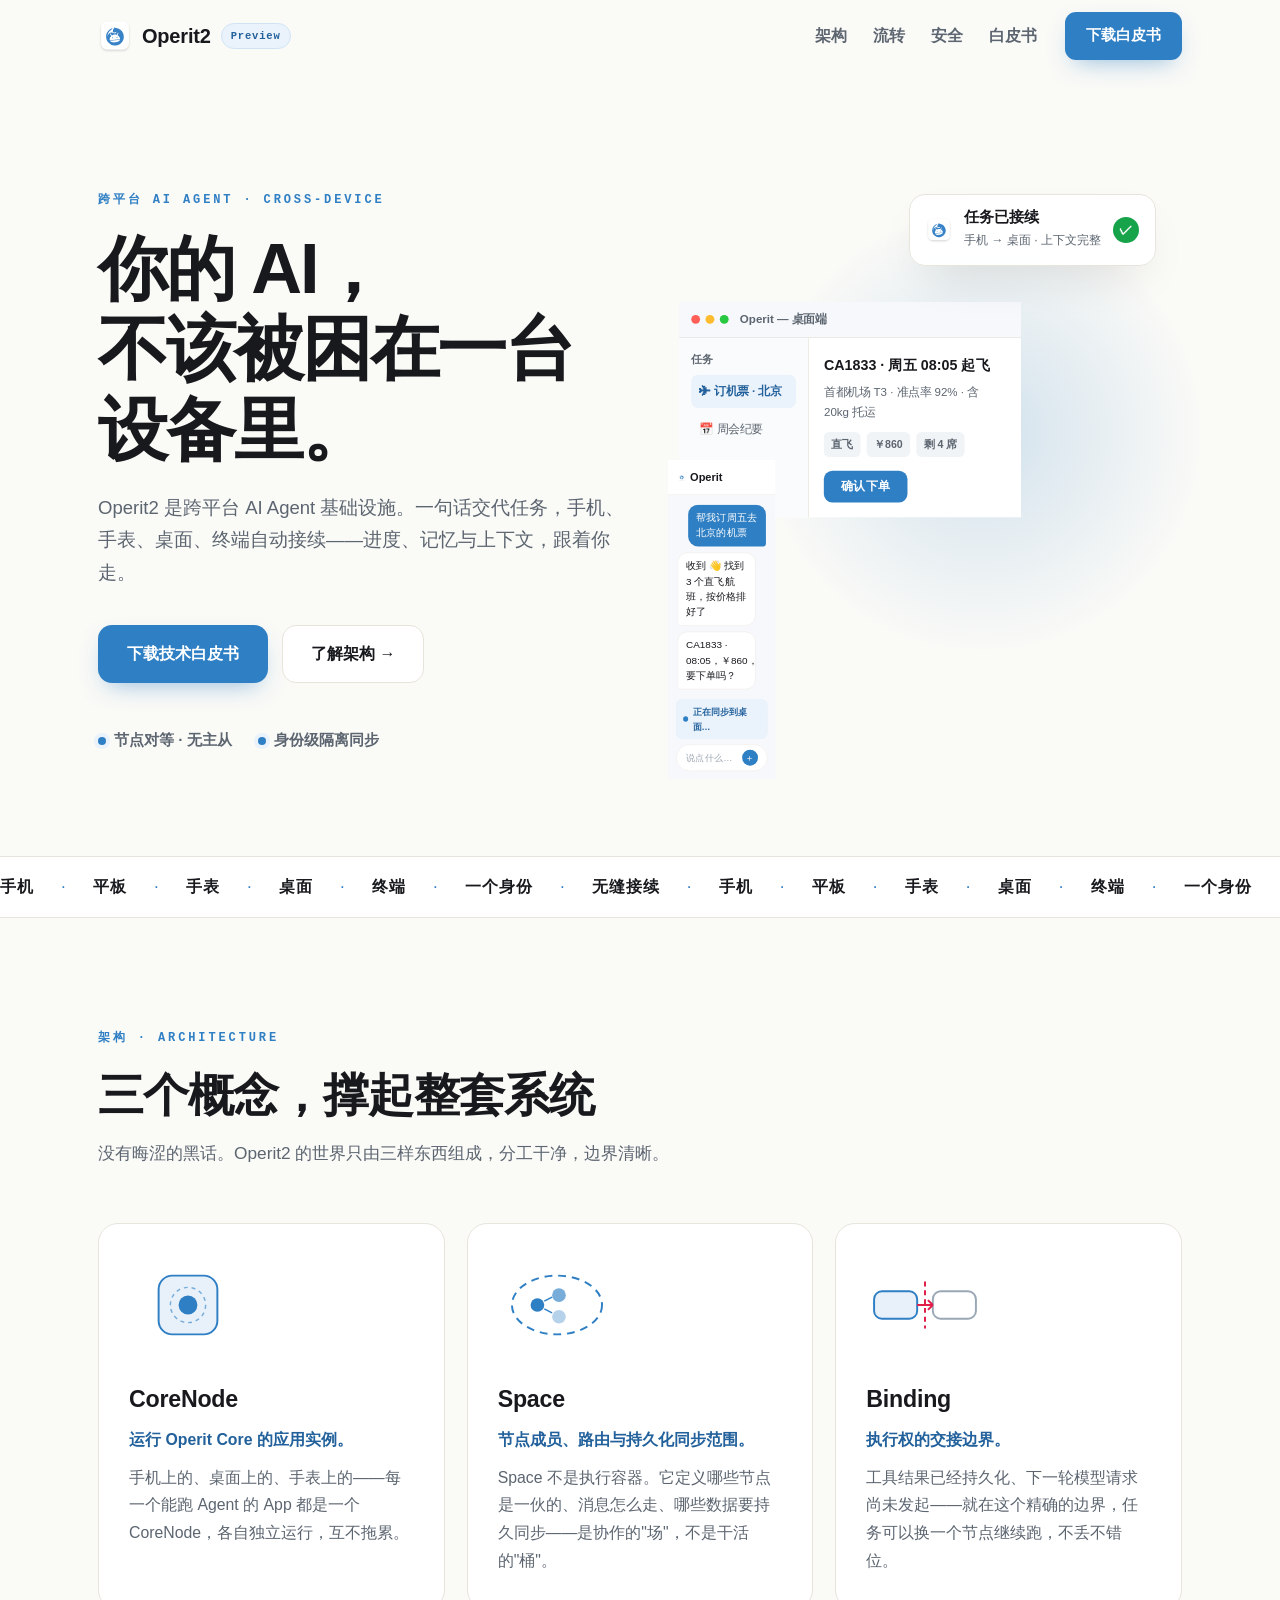
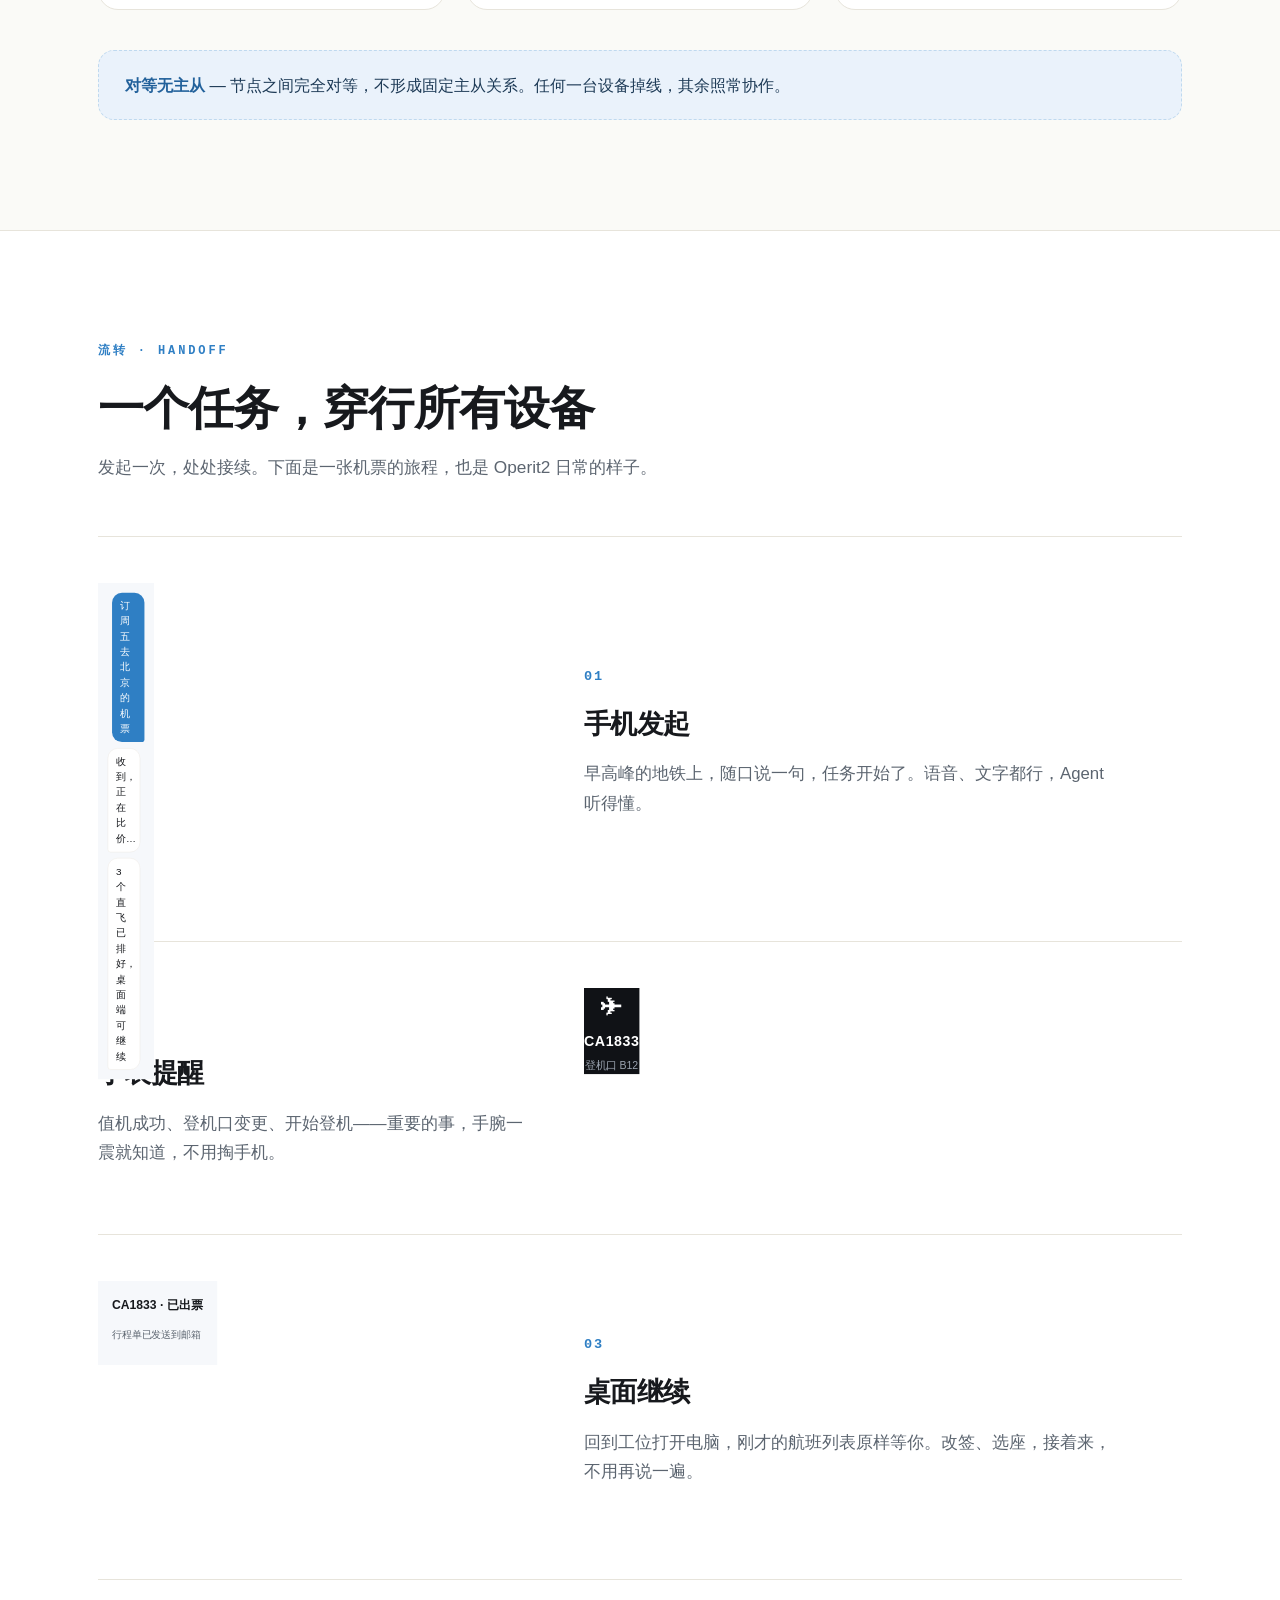
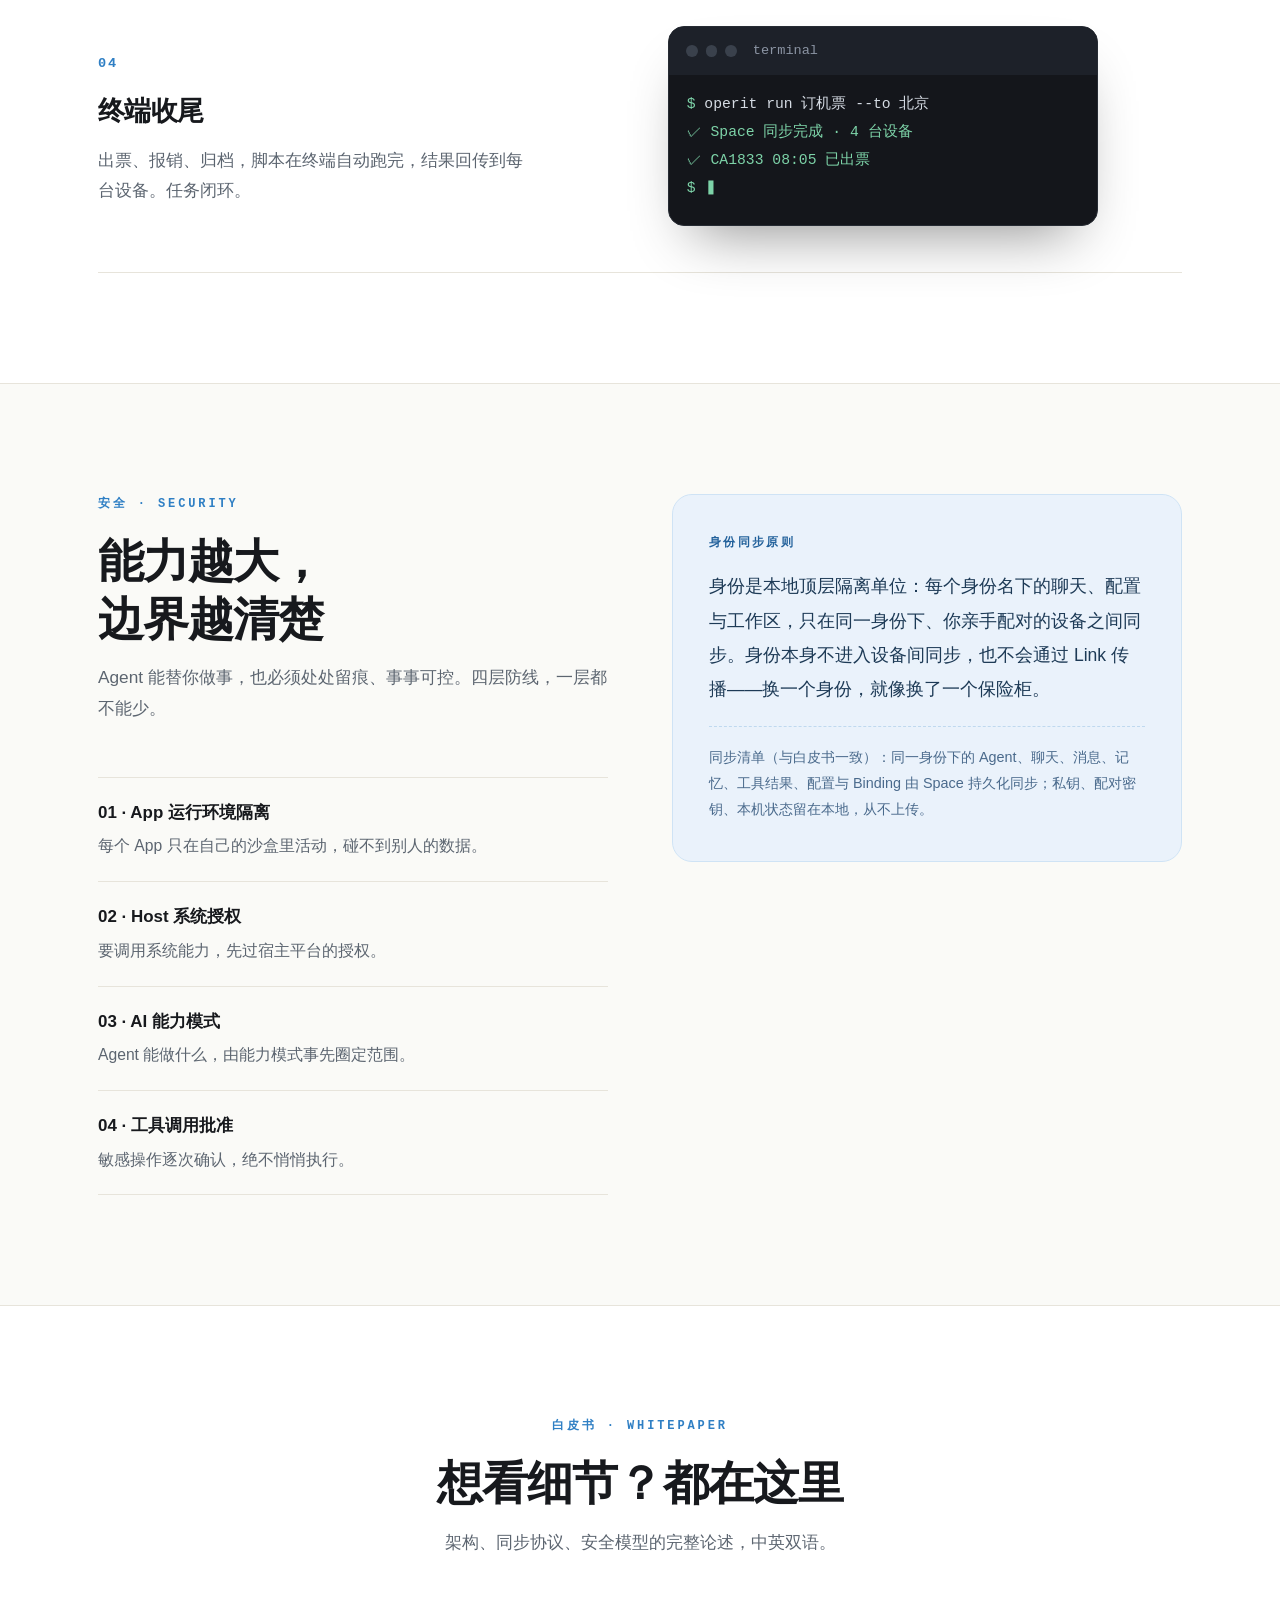
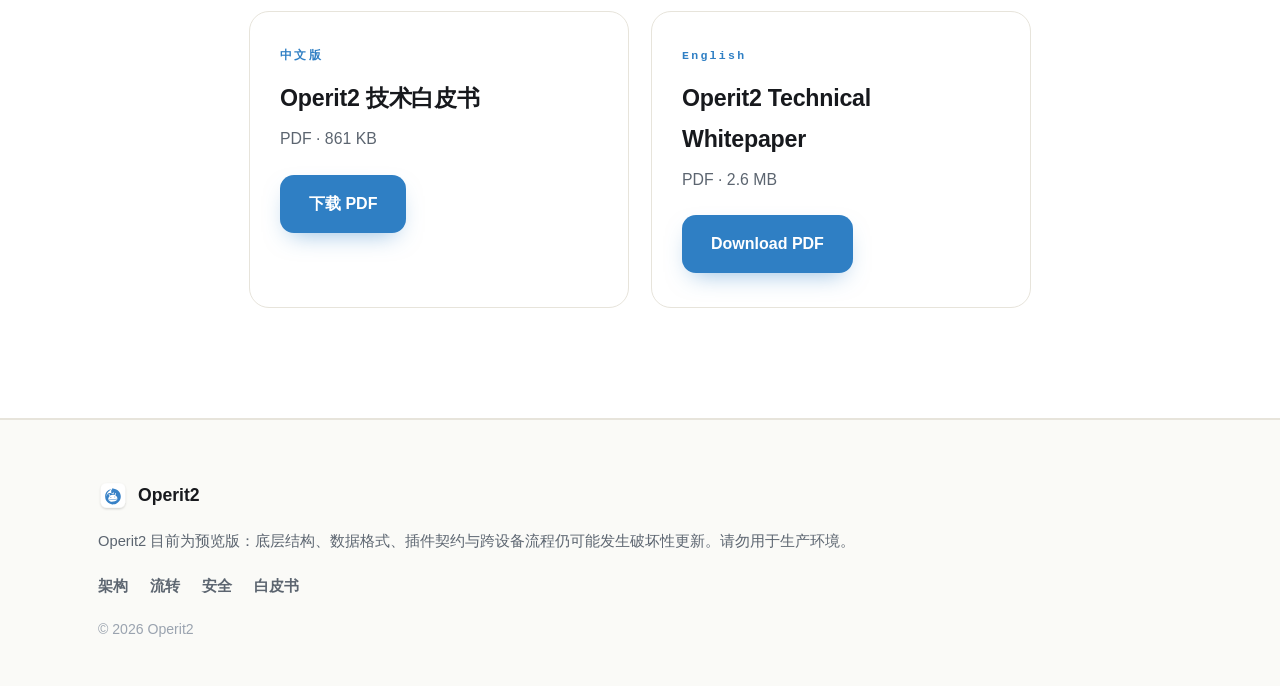
==== commit 8e59dfb6: "网站 v2 重做：浅色编辑风 + 官方 logo，多轮视觉 QA" ====
--- a/index.html
+++ b/index.html
@@ -4,352 +4,273 @@
 <meta charset="UTF-8">
 <meta name="viewport" content="width=device-width, initial-scale=1.0">
 <title>Operit2 — 你的 AI，不该被困在一台设备里</title>
-<meta name="description" content="Operit2：个人设备空间中的持续 Agent 核心。一个 Agent 核心，连接你的设备空间。">
+<meta name="description" content="Operit2 是跨平台 AI Agent 基础设施。一句话交代任务，手机、手表、桌面、终端自动接续——进度、记忆与上下文，跟着你走。">
+<link rel="icon" type="image/svg+xml" href="assets/img/operit-logo.svg">
+<meta property="og:title" content="Operit2 — 你的 AI，不该被困在一台设备里">
+<meta property="og:description" content="跨平台 AI Agent 基础设施：一个身份，多设备无缝接续。">
+<meta property="og:type" content="website">
 <link rel="stylesheet" href="assets/vendor/devices.css">
 <link rel="stylesheet" href="assets/css/style.css">
 </head>
-<body>
-<div class="stars" aria-hidden="true"></div>
-
-<header class="nav">
-  <div class="nav-inner">
-    <a class="brand" href="#top">
-      <span class="brand-mark"></span>
+<body id="top">
+
+<header class="nav" id="nav">
+  <div class="wrap nav-in">
+    <a class="brand" href="#top" aria-label="Operit2 首页">
+      <img src="assets/img/operit-logo.svg" alt="Operit2 logo" width="34" height="34">
       <span class="brand-name">Operit2</span>
-      <span class="brand-tag">预览版</span>
+      <span class="badge">Preview</span>
     </a>
-    <nav class="nav-links">
-      <a href="#pain">为什么</a>
+    <nav class="nav-links" aria-label="主导航">
       <a href="#arch">架构</a>
-      <a href="#flow">设备空间</a>
-      <a href="#rules">安全</a>
+      <a href="#flow">流转</a>
+      <a href="#security">安全</a>
       <a href="#whitepaper">白皮书</a>
     </nav>
-    <a class="btn btn-primary btn-sm" href="#join">参与公测</a>
+    <a class="btn btn-primary btn-sm" href="#whitepaper">下载白皮书</a>
   </div>
 </header>
 
-<main id="top">
+<main>
 <!-- ============ HERO ============ -->
 <section class="hero">
-  <div class="hero-inner">
+  <div class="wrap hero-grid">
     <div class="hero-copy">
-      <p class="eyebrow"><span class="pulse-dot"></span>OPERIT2 · 个人设备空间中的持续 AGENT 核心</p>
-      <h1>你的 AI，<br>不该被困在<span class="grad">一台设备</span>里。</h1>
-      <p class="lede">一个 Agent 核心，连接你的设备空间。手机、桌面和云端组成只属于你个人的设备空间——在哪发起，在哪继续，都由你说了算。</p>
-      <div class="hero-cta">
-        <a class="btn btn-primary" href="#whitepaper">下载白皮书</a>
-        <a class="btn btn-ghost" href="#arch">看看它是怎么工作的 ↓</a>
-      </div>
-      <div class="hero-meta">
-        <span>开源 · AGPL-3.0</span><i></i>
-        <span>CoreNode / Space / Binding</span><i></i>
-        <span>中英白皮书</span>
-      </div>
-    </div>
-    <div class="hero-stage" id="constellation">
-      <canvas id="constCanvas"></canvas>
-      <div class="device device-macbook-pro dev-laptop" data-node="laptop">
-        <div class="device-frame">
-          <div class="device-screen">
-            <div class="scr scr-term"><p>$ operit space status</p><p class="ok">● 4 nodes · synced</p><p>$ operit bind next → cloud-1</p><p class="ok">→ handed off in 0.8s</p><span class="caret"></span></div>
-          </div>
-          <div class="device-power"></div>
-        </div>
-      </div>
-      <div class="device device-iphone-14-pro dev-phone" data-node="phone">
-        <div class="device-frame">
-          <div class="device-screen">
-            <div class="scr scr-chat">
-              <p class="me">帮我把这周的照片按地点分好</p>
-              <p class="ai">收到，已交由桌面端整理，完成后同步给你 ✓</p>
-            </div>
-          </div>
-          <div class="device-stripe"></div>
-          <div class="device-header"></div>
-          <div class="device-sensors"></div>
-          <div class="device-btns"></div>
-          <div class="device-power"></div>
-        </div>
-      </div>
-      <div class="device device-apple-watch-ultra dev-watch" data-node="watch">
-        <div class="device-frame">
-          <div class="device-screen">
-            <div class="scr scr-watch"><p>✓ 128 张</p><p>3 个地点</p><p class="ok">已同步</p></div>
-          </div>
-          <div class="device-btns"></div>
-        </div>
-      </div>
-      <div class="node-label" data-for="laptop">桌面端 · 强算力</div>
-      <div class="node-label" data-for="phone">手机 · 随身</div>
-      <div class="node-label" data-for="watch">手表 · 通知</div>
-    </div>
-  </div>
-  <div class="scroll-hint">向下滚动</div>
-</section>
-
-<!-- ============ PAIN ============ -->
-<section class="section" id="pain">
-  <div class="wrap">
-    <p class="eyebrow center">为什么需要设备空间</p>
-    <h2 class="center">你的设备越来越多，<br>你的 AI 却还住在“一台机器”里</h2>
-    <p class="sub center">手机随身带着，桌面性能更强，云服务器可以 7×24 小时在线——但今天的 AI Agent，往往只能二选一。两种路都走不通。</p>
-    <div class="cards3">
-      <div class="card pain-card reveal">
-        <div class="card-icon">☁️</div>
-        <h3>云端 Agent</h3>
-        <p class="card-tag">方便，但那是别人的电脑</p>
-        <ul>
-          <li>对话、文件和任务记录，住在服务商的服务器上</li>
-          <li>长期任务依赖云端一直在线，断网就停摆</li>
-          <li>你的手机和电脑，降级成了两块“显示器”</li>
-        </ul>
-      </div>
-      <div class="card pain-card reveal">
-        <div class="card-icon">📵</div>
-        <h3>单设备 Agent</h3>
-        <p class="card-tag">自主，但走不出这台机器</p>
-        <ul>
-          <li>手机随身，却跑不动重任务、放不下大文件</li>
-          <li>桌面够强，但你不可能随时坐在它面前</li>
-          <li>换一台设备，就等于从头开始——上下文丢了，任务断了</li>
-        </ul>
-      </div>
-      <div class="card pain-card hl reveal">
-        <div class="card-icon">🌌</div>
-        <h3>Operit2 的第三条路</h3>
-        <p class="card-tag">你的设备，组成你的空间</p>
-        <ul>
-          <li>不把数据交给云端，也不把 AI 锁在一台机器里</li>
-          <li>手机、桌面、云服务器组成<strong>只属于你个人的设备空间</strong></li>
-          <li>每台设备保留自己的能力与权限，Agent 在它们之间延续工作</li>
-        </ul>
-      </div>
-    </div>
-    <p class="bridge">不是“云 vs 本地”的二选一，而是“我的设备听我的”。</p>
+      <p class="eyebrow reveal">跨平台 AI Agent · Cross-device</p>
+      <h1 class="reveal">你的 AI，<br>不该被困在一台<br>设备里。</h1>
+      <p class="lede reveal">Operit2 是跨平台 AI Agent 基础设施。一句话交代任务，手机、手表、桌面、终端自动接续——进度、记忆与上下文，跟着你走。</p>
+      <div class="hero-cta reveal">
+        <a class="btn btn-primary" href="#whitepaper">下载技术白皮书</a>
+        <a class="btn btn-ghost" href="#arch">了解架构 →</a>
+      </div>
+      <div class="hero-meta reveal">
+        <span><i class="dot"></i>节点对等 · 无主从</span>
+        <span><i class="dot"></i>身份级隔离同步</span>
+      </div>
+    </div>
+    <div class="hero-visual reveal" aria-hidden="true">
+      <div class="glow"></div>
+      <div class="hv-laptop dev-scale">
+        <div class="device device-macbook-pro">
+          <div class="device-frame">
+            <div class="device-screen">
+              <div class="scr-laptop">
+                <div class="scr-winbar"><span></span><span></span><span></span><em>Operit — 桌面端</em></div>
+                <div class="scr-cols">
+                  <div class="scr-side">
+                    <p class="scr-side-t">任务</p>
+                    <p class="scr-task on">✈ 订机票 · 北京</p>
+                    <p class="scr-task">📅 周会纪要</p>
+                    <p class="scr-task">📧 报销邮件</p>
+                  </div>
+                  <div class="scr-main">
+                    <p class="scr-main-t">CA1833 · 周五 08:05 起飞</p>
+                    <p class="scr-main-s">首都机场 T3 · 准点率 92% · 含 20kg 托运</p>
+                    <div class="scr-tags"><span>直飞</span><span>￥860</span><span>剩 4 席</span></div>
+                    <button class="scr-btn" tabindex="-1">确认下单</button>
+                  </div>
+                </div>
+              </div>
+            </div>
+          </div>
+        </div>
+      </div>
+      <div class="hv-phone dev-scale">
+        <div class="device device-iphone-14-pro">
+          <div class="device-frame">
+            <div class="device-screen">
+              <div class="scr-phone">
+                <div class="scr-appbar"><img src="assets/img/operit-logo.svg" alt="" width="20" height="20"><em>Operit</em></div>
+                <div class="scr-chat">
+                  <p class="bubble me">帮我订周五去北京的机票</p>
+                  <p class="bubble ai">收到 👋 找到 3 个直飞航班，按价格排好了</p>
+                  <p class="bubble ai">CA1833 · 08:05，￥860，要下单吗？</p>
+                </div>
+                <div class="scr-sync"><span class="pulse"></span>正在同步到桌面…</div>
+                <div class="scr-input"><span>说点什么…</span><i>＋</i></div>
+              </div>
+            </div>
+            <div class="device-stripe"></div>
+            <div class="device-header"></div>
+            <div class="device-sensors"></div>
+            <div class="device-btns"></div>
+            <div class="device-power"></div>
+          </div>
+        </div>
+      </div>
+      <div class="hv-card float-a">
+        <img src="assets/img/operit-logo.svg" alt="" width="26" height="26">
+        <div><b>任务已接续</b><small>手机 → 桌面 · 上下文完整</small></div>
+        <span class="check">✓</span>
+      </div>
+    </div>
+  </div>
+  <div class="marquee" aria-hidden="true">
+    <div class="marquee-in">
+      <span>手机</span><i>·</i><span>平板</span><i>·</i><span>手表</span><i>·</i><span>桌面</span><i>·</i><span>终端</span><i>·</i><span>一个身份</span><i>·</i><span>无缝接续</span><i>·</i>
+      <span>手机</span><i>·</i><span>平板</span><i>·</i><span>手表</span><i>·</i><span>桌面</span><i>·</i><span>终端</span><i>·</i><span>一个身份</span><i>·</i><span>无缝接续</span><i>·</i>
+    </div>
   </div>
 </section>
 
 <!-- ============ ARCH ============ -->
 <section class="section" id="arch">
   <div class="wrap">
-    <p class="eyebrow center">架构</p>
-    <h2 class="center">三个概念，讲清 Operit2 是怎么工作的</h2>
-    <p class="sub center">先看通俗版，再看技术定义——同一件事，两种讲法。</p>
-
-    <div class="arch-block reveal">
-      <div class="arch-text">
-        <p class="arch-no">01</p>
-        <h3>CoreNode <span class="arch-en">节点</span></h3>
-        <p>每一台跑着 Operit 的设备，都是一个独立节点——手机 App 是一个节点，桌面端是一个节点，命令行是一个节点，云上的服务器也是一个节点。每个节点都用自己本机的能力干活：自己的文件、自己的终端、自己的浏览器。<strong>节点之间没有“老大”，谁也不比谁高一级。</strong></p>
-        <p class="tech-def"><span>技术定义</span>CoreNode 是运行 Operit Core 的一个应用实例，由 OperitApplication、LocalCoreProxy 与 HostManager 组成，通过本机 Host 使用文件、终端、浏览器等平台能力。</p>
-      </div>
-      <div class="arch-viz">
-        <svg viewBox="0 0 420 300" class="diag" id="diag-node" role="img" aria-label="三个对等的 CoreNode">
-          <g class="dnode" data-i="0">
-            <rect x="14" y="60" width="120" height="180" rx="14" class="node-box"/>
-            <text x="74" y="88" class="node-title">📱 手机</text>
-            <rect x="26" y="102" width="96" height="30" rx="7" class="layer l1"/><text x="74" y="122" class="layer-t">Application</text>
-            <rect x="26" y="140" width="96" height="30" rx="7" class="layer l2"/><text x="74" y="160" class="layer-t">LocalCoreProxy</text>
-            <rect x="26" y="178" width="96" height="30" rx="7" class="layer l3"/><text x="74" y="198" class="layer-t">HostManager</text>
-            <text x="74" y="228" class="node-cap">本机文件·终端</text>
-          </g>
-          <g class="dnode" data-i="1">
-            <rect x="150" y="60" width="120" height="180" rx="14" class="node-box"/>
-            <text x="210" y="88" class="node-title">💻 桌面</text>
-            <rect x="162" y="102" width="96" height="30" rx="7" class="layer l1"/><text x="210" y="122" class="layer-t">Application</text>
-            <rect x="162" y="140" width="96" height="30" rx="7" class="layer l2"/><text x="210" y="160" class="layer-t">LocalCoreProxy</text>
-            <rect x="162" y="178" width="96" height="30" rx="7" class="layer l3"/><text x="210" y="198" class="layer-t">HostManager</text>
-            <text x="210" y="228" class="node-cap">本机浏览器·算力</text>
-          </g>
-          <g class="dnode" data-i="2">
-            <rect x="286" y="60" width="120" height="180" rx="14" class="node-box"/>
-            <text x="346" y="88" class="node-title">☁️ 云端</text>
-            <rect x="298" y="102" width="96" height="30" rx="7" class="layer l1"/><text x="346" y="122" class="layer-t">Application</text>
-            <rect x="298" y="140" width="96" height="30" rx="7" class="layer l2"/><text x="346" y="160" class="layer-t">LocalCoreProxy</text>
-            <rect x="298" y="178" width="96" height="30" rx="7" class="layer l3"/><text x="346" y="198" class="layer-t">HostManager</text>
-            <text x="346" y="228" class="node-cap">7×24 在线</text>
-          </g>
-          <line x1="134" y1="150" x2="150" y2="150" class="eq-link"/><line x1="270" y1="150" x2="286" y2="150" class="eq-link"/>
-          <text x="210" y="40" class="eq-label">对等 · 无主从</text>
+    <p class="eyebrow reveal">架构 · Architecture</p>
+    <h2 class="reveal">三个概念，撑起整套系统</h2>
+    <p class="sub reveal">没有晦涩的黑话。Operit2 的世界只由三样东西组成，分工干净，边界清晰。</p>
+    <div class="cards3">
+      <article class="card reveal">
+        <svg class="diag" viewBox="0 0 120 96" aria-hidden="true">
+          <rect x="30" y="18" width="60" height="60" rx="14" fill="#E8F1FA" stroke="#2F7FC4" stroke-width="2"/>
+          <circle cx="60" cy="48" r="9" fill="#2F7FC4"><animate attributeName="r" values="9;11;9" dur="2.4s" repeatCount="indefinite"/></circle>
+          <circle cx="60" cy="48" r="18" fill="none" stroke="#2F7FC4" stroke-width="1.5" stroke-dasharray="4 4" opacity=".6"/>
         </svg>
-      </div>
-    </div>
-
-    <div class="arch-block flip reveal">
-      <div class="arch-text">
-        <p class="arch-no">02</p>
-        <h3>Space <span class="arch-en">设备空间</span></h3>
-        <p>Space 就是你亲手配对的设备组成的“自己人圈子”。圈子里的设备会持续同步同一份业务数据——聊天记录、任务、记忆、配置，每台设备手里都有一份完整副本，任何一台掉线了，数据都还在。<strong>它不是一台中心服务器，没有谁在“管”谁。</strong></p>
-        <p class="tech-def"><span>技术定义</span>Space 是多个已建立信任关系的 CoreNode 组成的协作范围，负责确定成员、承载路由流量与持久化同步；它不表达执行位置，也不替代本地执行环境。</p>
-      </div>
-      <div class="arch-viz">
-        <svg viewBox="0 0 420 300" class="diag" id="diag-space" role="img" aria-label="Space 同步示意">
-          <circle cx="210" cy="150" r="46" class="space-core"/>
-          <text x="210" y="145" class="space-core-t">同一份</text>
-          <text x="210" y="166" class="space-core-t">数据</text>
-          <g class="sat" data-a="45"><circle cx="0" cy="0" r="26" class="sat-dot"/><text x="0" y="5" class="sat-t">📱</text><text x="0" y="44" class="sat-l">手机</text></g>
-          <g class="sat" data-a="135"><circle cx="0" cy="0" r="26" class="sat-dot"/><text x="0" y="5" class="sat-t">💻</text><text x="0" y="44" class="sat-l">桌面</text></g>
-          <g class="sat" data-a="225"><circle cx="0" cy="0" r="26" class="sat-dot"/><text x="0" y="5" class="sat-t">⌚</text><text x="0" y="44" class="sat-l">手表</text></g>
-          <g class="sat" data-a="315"><circle cx="0" cy="0" r="26" class="sat-dot"/><text x="0" y="5" class="sat-t">☁️</text><text x="0" y="44" class="sat-l">云端</text></g>
-          <ellipse cx="210" cy="150" rx="120" ry="120" class="orbit"/>
-          <circle cx="210" cy="150" r="120" class="pulse-ring" fill="none"/>
+        <h3>CoreNode</h3>
+        <p class="def">运行 Operit Core 的应用实例。</p>
+        <p>手机上的、桌面上的、手表上的——每一个能跑 Agent 的 App 都是一个 CoreNode，各自独立运行，互不拖累。</p>
+      </article>
+      <article class="card reveal">
+        <svg class="diag" viewBox="0 0 120 96" aria-hidden="true">
+          <ellipse cx="60" cy="48" rx="46" ry="30" fill="none" stroke="#2F7FC4" stroke-width="2" stroke-dasharray="8 6"/>
+          <circle cx="40" cy="48" r="7" fill="#2F7FC4"/>
+          <circle cx="62" cy="38" r="7" fill="#2F7FC4" opacity=".65"/>
+          <circle cx="62" cy="60" r="7" fill="#2F7FC4" opacity=".35"/>
+          <path d="M47 44 L55 40 M47 52 L55 56" stroke="#2F7FC4" stroke-width="1.5"/>
         </svg>
-      </div>
-    </div>
-
-    <div class="arch-block reveal">
-      <div class="arch-text">
-        <p class="arch-no">03</p>
-        <h3>Binding <span class="arch-en">任务交接</span></h3>
-        <p>Binding 是一张“下一棒交给谁”的小纸条。当 Agent 在一台设备上做完一个工具调用、而下一步还没开始的瞬间，它可以把接力棒递给更合适的设备——比如把重计算交给云服务器，把需要你过目的步骤留在手机上。<strong>你的对话不用搬家，换个设备，接着跑。</strong></p>
-        <p class="tech-def"><span>技术定义</span>Binding 以不透明 key 记录其下一次路由执行应由哪个 CoreNode 完成；切换发生在“工具结果已持久化、下一轮模型请求尚未发起”的边界，改变执行位置但不迁移数据。</p>
-      </div>
-      <div class="arch-viz">
-        <svg viewBox="0 0 420 300" class="diag" id="diag-bind" role="img" aria-label="Binding 交接示意">
-          <defs><linearGradient id="bindGrad" x1="0" y1="0" x2="1" y2="0">
-            <stop offset="0" stop-color="#45e8ff"/><stop offset="1" stop-color="#ffc44d"/>
-          </linearGradient></defs>
-          <rect x="20" y="110" width="130" height="90" rx="14" class="node-box"/>
-          <text x="85" y="140" class="node-title">📱 手机</text>
-          <text x="85" y="165" class="bind-step">工具调用 ✓</text>
-          <text x="85" y="186" class="bind-step dim">结果已持久化</text>
-          <rect x="270" y="110" width="130" height="90" rx="14" class="node-box"/>
-          <text x="335" y="140" class="node-title">☁️ 云端</text>
-          <text x="335" y="165" class="bind-step">继续执行 →</text>
-          <text x="335" y="186" class="bind-step dim">对话不断线</text>
-          <line x1="150" y1="155" x2="270" y2="155" class="bind-line"/>
-          <circle cx="150" cy="155" r="9" class="bind-token"/>
-          <text x="210" y="130" class="bind-label">交接边界</text>
-          <line x1="210" y1="138" x2="210" y2="150" class="bind-tick"/>
+        <h3>Space</h3>
+        <p class="def">节点成员、路由与持久化同步范围。</p>
+        <p>Space 不是执行容器。它定义哪些节点是一伙的、消息怎么走、哪些数据要持久同步——是协作的"场"，不是干活的"桶"。</p>
+      </article>
+      <article class="card reveal">
+        <svg class="diag" viewBox="0 0 120 96" aria-hidden="true">
+          <rect x="8" y="34" width="44" height="28" rx="8" fill="#E8F1FA" stroke="#2F7FC4" stroke-width="2"/>
+          <rect x="68" y="34" width="44" height="28" rx="8" fill="#fff" stroke="#9AA7B5" stroke-width="2"/>
+          <line x1="60" y1="24" x2="60" y2="72" stroke="#E11D48" stroke-width="2" stroke-dasharray="5 4"/>
+          <path d="M52 48 h16 m0 0 l-5 -5 m5 5 l-5 5" stroke="#E11D48" stroke-width="2" fill="none"/>
         </svg>
-      </div>
-    </div>
-
-    <p class="bridge big">Space 让设备成为“自己人”，Binding 让任务找到“对的人”。</p>
+        <h3>Binding</h3>
+        <p class="def">执行权的交接边界。</p>
+        <p>工具结果已经持久化、下一轮模型请求尚未发起——就在这个精确的边界，任务可以换一个节点继续跑，不丢不错位。</p>
+      </article>
+    </div>
+    <p class="principle reveal"><b>对等无主从</b> — 节点之间完全对等，不形成固定主从关系。任何一台设备掉线，其余照常协作。</p>
   </div>
 </section>
 
 <!-- ============ FLOW ============ -->
-<section class="section" id="flow">
+<section class="section alt" id="flow">
   <div class="wrap">
-    <p class="eyebrow center">设备空间 · 一天</p>
-    <h2 class="center">早中晚，一台 Agent 全接住</h2>
-    <p class="sub center">同一个任务，在不同设备上自然延续——发起一次，剩下的交给你的设备空间。</p>
-    <div class="flow-stage reveal">
-      <div class="flow-devices">
-        <div class="flow-item" data-t="0">
-          <p class="flow-time">08:00 · 地铁上</p>
-          <div class="devwrap wrap-phone"><div class="device device-iphone-14-pro flow-phone">
-            <div class="device-frame"><div class="device-screen"><div class="scr scr-chat">
-              <p class="me">帮我把这周的照片按地点分好</p>
-              <p class="ai typing">收到，正在规划…</p>
-            </div></div><div class="device-stripe"></div><div class="device-header"></div><div class="device-sensors"></div><div class="device-btns"></div><div class="device-power"></div></div>
-          </div></div>
-          <p class="flow-cap">手机发起任务</p>
-        </div>
-        <div class="flow-arrow">→</div>
-        <div class="flow-item" data-t="1">
-          <p class="flow-time">12:30 · 工位</p>
-          <div class="devwrap wrap-laptop"><div class="device device-macbook-pro flow-laptop">
-            <div class="device-frame"><div class="device-screen"><div class="scr scr-work">
-              <p class="w-title">照片整理中… <span class="ok">68%</span></p>
-              <div class="bar"><span></span></div>
-              <p class="w-row">📍 外滩 · 42 张</p><p class="w-row">📍 陆家嘴 · 51 张</p><p class="w-row">📍 静安寺 · 35 张</p>
-            </div></div><div class="device-power"></div></div>
-          </div></div>
-          <p class="flow-cap">桌面端接力重活</p>
-        </div>
-        <div class="flow-arrow">→</div>
-        <div class="flow-item" data-t="2">
-          <p class="flow-time">20:00 · 回家路上</p>
-          <div class="devwrap wrap-watch"><div class="device device-apple-watch-ultra flow-watch">
-            <div class="device-frame"><div class="device-screen"><div class="scr scr-watch">
-              <p>✓ 整理完成</p><p>128 张 · 3 地点</p><p class="ok">已同步全部设备</p>
-            </div></div><div class="device-btns"></div></div>
-          </div></div>
-          <p class="flow-cap">手表收到结果</p>
-        </div>
-      </div>
-      <div class="flow-progress"><span id="flowBar"></span></div>
-      <p class="flow-note">Binding 在工具调用边界自动交接 —— 对话不断线，数据不搬家。</p>
-    </div>
-  </div>
-</section>
-
-<!-- ============ RULES ============ -->
-<section class="section" id="rules">
-  <div class="wrap">
-    <p class="eyebrow center">安全</p>
-    <h2 class="center">四条铁律，写在架构里的安全感</h2>
-    <div class="cards4">
-      <div class="card rule-card reveal"><p class="rule-no">01</p><h3>对等节点，没有“主人”</h3><p>云服务器可以因为长期在线、算力更强而承担更多任务——但这只是分工，不是加冕。它永远不会因此变成控制其他设备的中心。节点之间，地位永远对等。</p></div>
-      <div class="card rule-card reveal"><p class="rule-no">02</p><h3>身份隔离，数据只听你的</h3><p>身份是本地顶层隔离单位：每个身份名下的聊天、配置与工作区，只在<strong>同一身份</strong>下、你亲手配对的设备之间同步。身份本身不进入设备间同步，也不会通过 Link 传播——换一个身份，就像换了一个保险柜。</p></div>
-      <div class="card rule-card reveal"><p class="rule-no">03</p><h3>Link 接入，信任亲手建立</h3><p>设备先两两配对，建立直接信任；配对成功<strong>不会</strong>自动把对方拉进你的空间——加入还是不加入，每一次都要你亲手确认。没有“默认同意”。</p></div>
-      <div class="card rule-card reveal"><p class="rule-no">04</p><h3>四层权限，一层比一层紧</h3><p>运行环境隔离 → Host 系统授权 → AI 能力模式（只读/工作区读写/完整权限）→ 具体工具批准。有影响的单次调用，再问你一次。</p></div>
-    </div>
-    <div class="must-say reveal">
-      <p><strong>必须说清楚的一句：</strong>加入设备空间，不等于交出本机文件、终端或管理员权限；“完整权限”也不等于系统提权——操作系统没给的能力，AI 也变不出来。</p>
-    </div>
+    <p class="eyebrow reveal">流转 · Handoff</p>
+    <h2 class="reveal">一个任务，穿行所有设备</h2>
+    <p class="sub reveal">发起一次，处处接续。下面是一张机票的旅程，也是 Operit2 日常的样子。</p>
+
+    <div class="steps">
+      <div class="step reveal">
+        <div class="step-dev dev-scale ph">
+          <div class="device device-iphone-14-pro">
+            <div class="device-frame"><div class="device-screen">
+              <div class="scr-mini"><p class="bubble me">订周五去北京的机票</p><p class="bubble ai">收到，正在比价…</p><p class="bubble ai">3 个直飞已排好，桌面端可继续</p></div>
+            </div>
+            <div class="device-stripe"></div><div class="device-header"></div><div class="device-sensors"></div><div class="device-btns"></div><div class="device-power"></div></div>
+          </div>
+        </div>
+        <div class="step-txt"><span class="step-n">01</span><h3>手机发起</h3><p>早高峰的地铁上，随口说一句，任务开始了。语音、文字都行，Agent 听得懂。</p></div>
+      </div>
+      <div class="step reveal">
+        <div class="step-dev dev-scale wa">
+          <div class="device device-apple-watch-s8"><div class="device-frame"><div class="device-screen">
+            <div class="scr-watch"><p>✈</p><b>CA1833</b><small>登机口 B12</small></div>
+          </div></div></div>
+        </div>
+        <div class="step-txt"><span class="step-n">02</span><h3>手表提醒</h3><p>值机成功、登机口变更、开始登机——重要的事，手腕一震就知道，不用掏手机。</p></div>
+      </div>
+      <div class="step reveal">
+        <div class="step-dev dev-scale lp">
+          <div class="device device-macbook-pro"><div class="device-frame"><div class="device-screen">
+            <div class="scr-mini wide"><p class="scr-main-t">CA1833 · 已出票</p><p class="scr-main-s">行程单已发送到邮箱</p></div>
+          </div></div></div>
+        </div>
+        <div class="step-txt"><span class="step-n">03</span><h3>桌面继续</h3><p>回到工位打开电脑，刚才的航班列表原样等你。改签、选座，接着来，不用再说一遍。</p></div>
+      </div>
+      <div class="step reveal">
+        <div class="step-dev">
+          <div class="terminal">
+            <div class="term-bar"><span></span><span></span><span></span><em>terminal</em></div>
+            <div class="term-body">
+              <p><span class="p">$</span> operit run 订机票 --to 北京</p>
+              <p class="ok">✓ Space 同步完成 · 4 台设备</p>
+              <p class="ok">✓ CA1833 08:05 已出票</p>
+              <p><span class="p">$</span> <span class="caret">▍</span></p>
+            </div>
+          </div>
+        </div>
+        <div class="step-txt"><span class="step-n">04</span><h3>终端收尾</h3><p>出票、报销、归档，脚本在终端自动跑完，结果回传到每台设备。任务闭环。</p></div>
+      </div>
+    </div>
+  </div>
+</section>
+
+<!-- ============ SECURITY ============ -->
+<section class="section" id="security">
+  <div class="wrap sec-grid">
+    <div>
+      <p class="eyebrow reveal">安全 · Security</p>
+      <h2 class="reveal">能力越大，<br>边界越清楚</h2>
+      <p class="sub reveal">Agent 能替你做事，也必须处处留痕、事事可控。四层防线，一层都不能少。</p>
+      <ol class="layers">
+        <li class="reveal"><b>01 · App 运行环境隔离</b><span>每个 App 只在自己的沙盒里活动，碰不到别人的数据。</span></li>
+        <li class="reveal"><b>02 · Host 系统授权</b><span>要调用系统能力，先过宿主平台的授权。</span></li>
+        <li class="reveal"><b>03 · AI 能力模式</b><span>Agent 能做什么，由能力模式事先圈定范围。</span></li>
+        <li class="reveal"><b>04 · 工具调用批准</b><span>敏感操作逐次确认，绝不悄悄执行。</span></li>
+      </ol>
+    </div>
+    <aside class="quote-card reveal">
+      <p class="q-label">身份同步原则</p>
+      <blockquote>身份是本地顶层隔离单位：每个身份名下的聊天、配置与工作区，只在同一身份下、你亲手配对的设备之间同步。身份本身不进入设备间同步，也不会通过 Link 传播——换一个身份，就像换了一个保险柜。</blockquote>
+      <p class="q-note">同步清单（与白皮书一致）：同一身份下的 Agent、聊天、消息、记忆、工具结果、配置与 Binding 由 Space 持久化同步；私钥、配对密钥、本机状态留在本地，从不上传。</p>
+    </aside>
   </div>
 </section>
 
 <!-- ============ WHITEPAPER ============ -->
-<section class="section" id="whitepaper">
-  <div class="wrap">
-    <div class="wp-panel reveal">
-      <div class="wp-text">
-        <p class="eyebrow">白皮书</p>
-        <h2>想看完整设计？<br>读白皮书。</h2>
-        <p class="sub left">《Operit2 技术白皮书：个人设备空间中的持续 Agent 核心》（2026 年 9 月第一版，Operit 团队）——从问题重构、工程架构，到权限、同步与演进方向，完整记录了我们的工程判断。</p>
-        <div class="wp-btns">
-          <a class="btn btn-primary" href="assets/docs/Operit2技术白皮书.pdf" download>下载中文版 PDF</a>
-          <a class="btn btn-ghost" href="assets/docs/Operit2-Technical-Whitepaper.pdf" download>Download English PDF</a>
-        </div>
-      </div>
-      <div class="wp-cover">
-        <div class="wp-doc"><span class="wp-doc-tag">Operit2</span><p>技术白皮书</p><p class="wp-doc-sub">个人设备空间中的<br>持续 Agent 核心</p><p class="wp-doc-ver">2026.09 · v1</p></div>
-      </div>
-    </div>
-  </div>
-</section>
-
-<!-- ============ JOIN ============ -->
-<section class="section" id="join">
-  <div class="wrap">
-    <p class="eyebrow center">现状与参与</p>
-    <h2 class="center">现在是什么状态？</h2>
-    <div class="status-panel reveal">
-      <div class="status-honest">
-        <h3>诚实版现状</h3>
-        <p>Operit2 目前处于<strong>预览阶段</strong>。Rust Core、平台 Host、节点连接、持久化同步和插件运行时已经有了工程基础，CLI 里已经可以配对设备、管理设备空间；但底层结构、数据格式、插件契约和跨设备流程<strong>仍可能发生破坏性更新</strong>。能力调度、插件跨节点接续、完整恢复体验还在打磨中。</p>
-      </div>
-      <div class="status-join">
-        <h3>怎么参与</h3>
-        <ul>
-          <li>项目开源，许可证 <strong>AGPL-3.0</strong></li>
-          <li>欢迎代码、文档、测试、平台适配、插件与真实使用反馈</li>
-          <li>动跨设备能力前请守住三条边界：不因 Space 成员关系继承本地权限；同步范围要让用户看得懂；不能静默丢失任务连续性</li>
-        </ul>
-        <div class="hero-cta">
-          <a class="btn btn-primary" href="https://github.com/AAswordman/Operit2" target="_blank" rel="noopener">去 GitHub 看看</a>
-          <a class="btn btn-ghost" href="assets/docs/Operit2技术白皮书.pdf" download>先读白皮书</a>
-        </div>
-      </div>
+<section class="section alt" id="whitepaper">
+  <div class="wrap wp-center">
+    <p class="eyebrow reveal">白皮书 · Whitepaper</p>
+    <h2 class="reveal">想看细节？都在这里</h2>
+    <p class="sub reveal">架构、同步协议、安全模型的完整论述，中英双语。</p>
+    <div class="wp-cards">
+      <article class="card wp-card reveal">
+        <p class="wp-lang">中文版</p>
+        <h3>Operit2 技术白皮书</h3>
+        <p class="wp-meta">PDF · 861 KB</p>
+        <a class="btn btn-primary" href="assets/docs/Operit2技术白皮书.pdf" download>下载 PDF</a>
+      </article>
+      <article class="card wp-card reveal">
+        <p class="wp-lang">English</p>
+        <h3>Operit2 Technical Whitepaper</h3>
+        <p class="wp-meta">PDF · 2.6 MB</p>
+        <a class="btn btn-primary" href="assets/docs/Operit2-Technical-Whitepaper.pdf" download>Download PDF</a>
+      </article>
     </div>
   </div>
 </section>
 </main>
 
 <footer class="footer">
-  <div class="wrap foot-inner">
-    <div class="brand"><span class="brand-mark"></span><span class="brand-name">Operit2</span></div>
-    <p>个人设备空间中的持续 Agent 核心 · 预览版 · AGPL-3.0 · <a href="https://github.com/AAswordman/Operit2" target="_blank" rel="noopener">GitHub</a></p>
-    <p class="foot-note">页面中的设备示意由代码绘制；部分动效使用开源 devices.css（MIT）。</p>
+  <div class="wrap foot-in">
+    <div class="foot-brand">
+      <img src="assets/img/operit-logo.svg" alt="Operit2 logo" width="30" height="30">
+      <b>Operit2</b>
+    </div>
+    <p class="disclaimer">Operit2 目前为预览版：底层结构、数据格式、插件契约与跨设备流程仍可能发生破坏性更新。请勿用于生产环境。</p>
+    <nav class="foot-links" aria-label="页脚导航">
+      <a href="#arch">架构</a><a href="#flow">流转</a><a href="#security">安全</a><a href="#whitepaper">白皮书</a>
+    </nav>
+    <p class="copy">© 2026 Operit2</p>
   </div>
 </footer>
 
-<script src="assets/vendor/gsap.min.js"></script>
 <script src="assets/js/main.js"></script>
 </body>
 </html>
--- a/assets/css/style.css
+++ b/assets/css/style.css
@@ -1,252 +1,232 @@
-/* Operit2 宣传站 · "星群" 设计语言 */
+/* Operit2 宣传站 v2 —— 纸面编辑风 */
 :root{
-  --bg0:#03060d; --bg1:#060b16; --card:rgba(12,19,36,.72);
-  --ink:#edf3ff; --muted:#93a0c0; --faint:#5b6a8f;
-  --cyan:#45e8ff; --violet:#a78bfa; --amber:#ffc44d; --green:#4ade80;
-  --line:rgba(140,170,255,.14);
-  --r:20px;
-  --font:"PingFang SC","Hiragino Sans GB","Microsoft YaHei","Noto Sans SC",system-ui,sans-serif;
-  --mono:ui-monospace,"SF Mono","JetBrains Mono",Menlo,Consolas,monospace;
+  --paper:#FAFAF7; --card:#FFFFFF; --ink:#17191D; --muted:#5C6570;
+  --line:#E7E4DB; --brand:#2F7FC4; --brand-deep:#22619B; --brand-soft:#EAF2FB;
+  --font:"Inter",-apple-system,BlinkMacSystemFont,"PingFang SC","Hiragino Sans GB","Microsoft YaHei","Noto Sans SC",sans-serif;
+  --mono:ui-monospace,"SF Mono","Cascadia Code",Menlo,Consolas,monospace;
+  --r:20px; --shadow:0 20px 50px -20px rgba(23,25,29,.18);
 }
 *{margin:0;padding:0;box-sizing:border-box}
 html{scroll-behavior:smooth}
-body{background:var(--bg0);color:var(--ink);font-family:var(--font);line-height:1.7;overflow-x:hidden;-webkit-font-smoothing:antialiased}
-::selection{background:rgba(69,232,255,.28)}
-a{color:inherit;text-decoration:none}
-img{max-width:100%}
-
-/* 星空底 */
-.stars{position:fixed;inset:0;z-index:-2;pointer-events:none;
-  background:
-    radial-gradient(1px 1px at 12% 22%,rgba(255,255,255,.7),transparent),
-    radial-gradient(1px 1px at 68% 8%,rgba(255,255,255,.5),transparent),
-    radial-gradient(1.5px 1.5px at 84% 34%,rgba(160,220,255,.8),transparent),
-    radial-gradient(1px 1px at 32% 66%,rgba(255,255,255,.45),transparent),
-    radial-gradient(1px 1px at 52% 88%,rgba(255,255,255,.5),transparent),
-    radial-gradient(1.5px 1.5px at 8% 78%,rgba(190,170,255,.7),transparent),
-    radial-gradient(1px 1px at 92% 72%,rgba(255,255,255,.5),transparent),
-    radial-gradient(1px 1px at 44% 12%,rgba(255,255,255,.6),transparent),
-    radial-gradient(2px 2px at 76% 55%,rgba(140,220,255,.55),transparent),
-    radial-gradient(1px 1px at 24% 44%,rgba(255,255,255,.4),transparent);}
-body::before{content:"";position:fixed;inset:0;z-index:-1;pointer-events:none;
-  background:radial-gradient(900px 500px at 85% -5%,rgba(167,139,250,.10),transparent 60%),
-             radial-gradient(800px 520px at 8% 12%,rgba(69,232,255,.08),transparent 60%),
-             radial-gradient(700px 600px at 50% 110%,rgba(69,120,255,.07),transparent 60%);}
-
-.wrap{max-width:1160px;margin:0 auto;padding:0 28px}
-.section{padding:110px 0;position:relative}
-
-/* 导航 */
-.nav{position:fixed;top:0;left:0;right:0;z-index:50;backdrop-filter:blur(14px);-webkit-backdrop-filter:blur(14px);
-  background:rgba(3,6,13,.62);border-bottom:1px solid transparent;transition:border-color .3s}
-.nav.scrolled{border-bottom-color:var(--line)}
-.nav-inner{max-width:1160px;margin:0 auto;padding:14px 28px;display:flex;align-items:center;gap:28px}
-.brand{display:flex;align-items:center;gap:10px;font-weight:800;font-size:1.15rem;letter-spacing:.02em}
-.brand-mark{width:26px;height:26px;border-radius:8px;flex:none;
-  background:conic-gradient(from 210deg,var(--cyan),var(--violet),var(--cyan));
-  box-shadow:0 0 18px rgba(69,232,255,.55)}
-.brand-tag{font-size:.68rem;font-weight:600;color:var(--amber);border:1px solid rgba(255,196,77,.4);
-  padding:2px 8px;border-radius:99px;background:rgba(255,196,77,.08)}
-.nav-links{display:flex;gap:24px;margin-left:auto;font-size:.92rem;color:var(--muted)}
+body{font-family:var(--font);background:var(--paper);color:var(--ink);
+  font-size:17px;line-height:1.75;-webkit-font-smoothing:antialiased;overflow-x:hidden}
+::selection{background:var(--brand);color:#fff}
+img{display:block;max-width:100%}
+a{color:inherit}
+section{scroll-margin-top:84px}
+.wrap{max-width:1140px;margin:0 auto;padding:0 28px}
+
+/* ---------- 通用 ---------- */
+.eyebrow{font-family:var(--mono);font-size:12px;letter-spacing:.24em;text-transform:uppercase;
+  color:var(--brand);font-weight:700;margin-bottom:18px}
+h2{font-size:clamp(1.9rem,3.6vw,2.9rem);font-weight:800;letter-spacing:-.02em;line-height:1.25;margin-bottom:14px}
+.sub{color:var(--muted);font-size:1.08rem;max-width:660px;margin-bottom:54px}
+.section{padding:110px 0}
+.section.alt{background:var(--card);border-top:1px solid var(--line);border-bottom:1px solid var(--line)}
+.btn{display:inline-flex;align-items:center;justify-content:center;gap:8px;font-weight:700;font-size:1rem;white-space:nowrap;
+  padding:14px 28px;border-radius:14px;text-decoration:none;cursor:pointer;border:1px solid transparent;
+  transition:transform .18s ease,box-shadow .18s ease,background .18s ease}
+.btn:active{transform:translateY(1px) scale(.99)}
+.btn-primary{background:var(--brand);color:#fff;box-shadow:0 10px 24px -10px rgba(47,127,196,.55)}
+.btn-primary:hover{background:var(--brand-deep)}
+.btn-ghost{border-color:var(--line);background:var(--card);color:var(--ink)}
+.btn-ghost:hover{border-color:var(--brand);color:var(--brand)}
+.btn-sm{padding:10px 20px;font-size:.92rem;border-radius:11px}
+.reveal{opacity:0;transform:translateY(26px);transition:opacity .7s ease,transform .7s cubic-bezier(.2,.7,.2,1)}
+.reveal.in{opacity:1;transform:none}
+
+/* ---------- 导航 ---------- */
+.nav{position:fixed;top:0;left:0;right:0;z-index:50;transition:background .25s,border-color .25s,backdrop-filter .25s;border-bottom:1px solid transparent}
+.nav.scrolled{background:rgba(250,250,247,.82);backdrop-filter:blur(14px);-webkit-backdrop-filter:blur(14px);border-bottom-color:var(--line)}
+.nav-in{display:flex;align-items:center;gap:28px;height:72px}
+.brand{display:flex;align-items:center;gap:10px;text-decoration:none;margin-right:auto}
+.brand-name{font-weight:800;font-size:1.25rem;letter-spacing:-.01em}
+.badge{font-family:var(--mono);font-size:10.5px;font-weight:700;letter-spacing:.08em;color:var(--brand-deep);
+  background:var(--brand-soft);border:1px solid #CFE3F5;padding:3px 9px;border-radius:99px}
+.nav-links{display:flex;gap:26px}
+.nav-links a{text-decoration:none;color:var(--muted);font-weight:600;font-size:.98rem;transition:color .15s}
 .nav-links a:hover{color:var(--ink)}
-.btn{display:inline-block;padding:13px 28px;border-radius:14px;font-weight:700;font-size:.98rem;transition:transform .18s,box-shadow .18s,background .18s;cursor:pointer;border:1px solid transparent}
-.btn:hover{transform:translateY(-2px)}
-.btn-primary{background:linear-gradient(135deg,#22d3ee,#818cf8);color:#04121a;box-shadow:0 8px 30px rgba(56,189,248,.35)}
-.btn-primary:hover{box-shadow:0 12px 38px rgba(56,189,248,.5)}
-.btn-ghost{border-color:var(--line);color:var(--ink);background:rgba(255,255,255,.03)}
-.btn-ghost:hover{background:rgba(255,255,255,.07)}
-.btn-sm{padding:9px 18px;font-size:.86rem;border-radius:11px}
-
-/* Hero */
-.hero{min-height:100vh;display:flex;flex-direction:column;justify-content:center;padding:130px 0 40px;position:relative;overflow:hidden}
-.hero-inner{max-width:1240px;margin:0 auto;padding:0 28px;display:grid;grid-template-columns:1.02fr .98fr;gap:40px;align-items:center;width:100%}
-.eyebrow{font-family:var(--mono);font-size:.78rem;letter-spacing:.22em;color:var(--cyan);text-transform:uppercase;margin-bottom:22px;display:flex;align-items:center;gap:10px}
-.eyebrow.center{justify-content:center}
-.pulse-dot{width:8px;height:8px;border-radius:50%;background:var(--green);box-shadow:0 0 0 0 rgba(74,222,128,.6);animation:pdot 2s infinite}
-@keyframes pdot{70%{box-shadow:0 0 0 9px rgba(74,222,128,0)}100%{box-shadow:0 0 0 0 rgba(74,222,128,0)}}
-.hero h1{font-size:clamp(2.6rem,5.4vw,4.2rem);line-height:1.18;font-weight:900;letter-spacing:-.01em;margin-bottom:24px}
-.grad{background:linear-gradient(120deg,var(--cyan),var(--violet));-webkit-background-clip:text;background-clip:text;color:transparent}
-.lede{font-size:1.12rem;color:var(--muted);max-width:34em;margin-bottom:34px}
-.lede strong{color:var(--ink)}
-.hero-cta{display:flex;gap:16px;flex-wrap:wrap;margin-bottom:30px}
-.hero-meta{display:flex;align-items:center;gap:14px;font-family:var(--mono);font-size:.78rem;color:var(--faint)}
-.hero-meta i{width:4px;height:4px;border-radius:50%;background:var(--faint);flex:none}
-
-/* 星座舞台 */
-.hero-stage{position:relative;height:600px}
-#constCanvas{position:absolute;inset:0;width:100%;height:100%;z-index:0}
-.hero-stage .device{position:absolute;z-index:1;filter:drop-shadow(0 24px 48px rgba(0,0,0,.55))}
-.dev-laptop{left:-4%;top:16%;transform:scale(.58);transform-origin:top left;z-index:1}
-.dev-phone{right:6%;top:6%;transform:scale(.5);transform-origin:top right;z-index:2}
-.dev-watch{right:30%;bottom:2%;transform:scale(.62);transform-origin:bottom center;z-index:3;animation:floaty 7s ease-in-out infinite}
-.dev-phone{animation:floaty 9s ease-in-out infinite}
-.dev-laptop{animation:floaty 11s ease-in-out infinite}
-@keyframes floaty{0%,100%{margin-top:0}50%{margin-top:-14px}}
-.node-label{position:absolute;z-index:2;font-family:var(--mono);font-size:.72rem;color:var(--cyan);
-  background:rgba(6,12,24,.78);border:1px solid var(--line);padding:5px 12px;border-radius:99px;white-space:nowrap;backdrop-filter:blur(6px)}
-.node-label[data-for="laptop"]{left:2%;top:8%}
-.node-label[data-for="phone"]{right:0;top:0}
-.node-label[data-for="watch"]{right:24%;bottom:0%}
-.scroll-hint{position:absolute;bottom:26px;left:50%;transform:translateX(-50%);font-size:.75rem;color:var(--faint);letter-spacing:.3em;animation:hint 2.4s ease-in-out infinite}
-@keyframes hint{0%,100%{opacity:.35}50%{opacity:1}}
-
-/* 设备屏幕内容 */
-.scr{position:absolute;inset:0;padding:26px 20px;font-family:var(--mono);font-size:19px;line-height:1.9;color:#cfe3ff;
-  background:linear-gradient(160deg,#0a1226,#060a18);overflow:hidden}
-.scr-term p{margin:0}.scr-term .ok{color:var(--green)}
-.caret{display:inline-block;width:11px;height:22px;background:var(--cyan);vertical-align:-4px;animation:blink 1s steps(1) infinite}
+
+/* ---------- Hero ---------- */
+.hero{padding:172px 0 0;position:relative;overflow:hidden}
+.hero-grid{display:grid;grid-template-columns:1.02fr .98fr;gap:36px;align-items:center}
+.hero-copy h1{font-size:clamp(2.8rem,5.6vw,4.4rem);font-weight:800;letter-spacing:-.03em;line-height:1.14;margin-bottom:22px}
+.lede{font-size:1.16rem;color:var(--muted);max-width:30em;margin-bottom:36px}
+.hero-cta{display:flex;gap:14px;flex-wrap:wrap;margin-bottom:44px}
+.hero-meta{display:flex;gap:26px;color:var(--muted);font-size:.95rem;font-weight:600}
+.hero-meta .dot{display:inline-block;width:8px;height:8px;border-radius:50%;background:var(--brand);margin-right:8px;box-shadow:0 0 0 4px var(--brand-soft)}
+
+/* hero 右侧设备编队 */
+.hero-visual{position:relative;height:600px}
+.glow{position:absolute;width:480px;height:480px;right:-40px;top:20px;border-radius:50%;
+  background:radial-gradient(circle,rgba(47,127,196,.20),transparent 65%);pointer-events:none}
+.dev-scale{--s:.5;position:relative;width:calc(var(--w)*var(--s));height:calc(var(--h)*var(--s));flex:none}
+.dev-scale>.device{position:absolute;left:0;top:0;transform:scale(var(--s));transform-origin:top left}
+.hv-laptop{--w:740px;--h:434px;--s:.68;position:absolute;right:0;top:130px;z-index:1;animation:floaty 7s ease-in-out infinite}
+.hv-phone{--w:428px;--h:868px;--s:.36;position:absolute;left:0;bottom:0;z-index:2;animation:floaty 7s ease-in-out -3.5s infinite}
+.hv-card{position:absolute;z-index:3;right:26px;top:22px;display:flex;align-items:center;gap:12px;
+  background:rgba(255,255,255,.92);backdrop-filter:blur(8px);border:1px solid var(--line);border-radius:16px;
+  padding:12px 16px;box-shadow:var(--shadow);font-size:.92rem}
+.hv-card b{display:block;font-size:.95rem;line-height:1.3}
+.hv-card small{color:var(--muted)}
+.hv-card .check{width:26px;height:26px;border-radius:50%;background:#16A34A;color:#fff;display:flex;
+  align-items:center;justify-content:center;font-weight:800;font-size:.85rem}
+.hv-path{position:absolute;inset:0;width:100%;height:100%;z-index:2;pointer-events:none}
+@keyframes floaty{0%,100%{translate:0 0}50%{translate:0 -12px}}
+.float-a{animation:floaty 6s ease-in-out infinite}
+
+/* 设备屏幕：浅色 UI（em 随 .device-screen 字号缩放） */
+.device-screen{background:#fff !important;overflow:hidden;font-size:16px;color:var(--ink)}
+.hv-phone .device-screen{font-size:30px}
+.hv-laptop .device-screen{font-size:20px}
+.scr-phone{height:100%;display:flex;flex-direction:column;background:#F6F8FB}
+.scr-appbar{display:flex;align-items:center;gap:.45em;padding:.7em .9em;background:#fff;border-bottom:1px solid var(--line);font-weight:800;font-size:1.02em}
+.scr-appbar em{font-style:normal}
+.scr-chat{flex:1;display:flex;flex-direction:column;gap:.55em;padding:.9em;overflow:hidden}
+.bubble{max-width:88%;padding:.55em .8em;border-radius:1em;font-size:.92em;line-height:1.55}
+.bubble.me{align-self:flex-end;background:var(--brand);color:#fff;border-bottom-right-radius:.3em}
+.bubble.ai{align-self:flex-start;background:#fff;border:1px solid var(--line);border-bottom-left-radius:.3em}
+.scr-sync{display:flex;align-items:center;gap:.5em;margin:0 .9em .6em;padding:.5em .8em;background:var(--brand-soft);
+  border-radius:.7em;color:var(--brand-deep);font-size:.82em;font-weight:700}
+.pulse{width:.6em;height:.6em;border-radius:50%;background:var(--brand);animation:pulse 1.6s infinite}
+@keyframes pulse{0%{box-shadow:0 0 0 0 rgba(47,127,196,.5)}70%{box-shadow:0 0 0 .7em transparent}100%{box-shadow:0 0 0 0 transparent}}
+.scr-input{margin:0 .9em .9em;display:flex;align-items:center;justify-content:space-between;background:#fff;
+  border:1px solid var(--line);border-radius:99px;padding:.55em 1em;color:#9AA3AF;font-size:.85em}
+.scr-input i{font-style:normal;width:1.7em;height:1.7em;border-radius:50%;background:var(--brand);color:#fff;
+  display:flex;align-items:center;justify-content:center;font-size:1em}
+
+.scr-laptop{height:100%;display:flex;flex-direction:column;background:#fff;font-size:1em}
+.scr-winbar{display:flex;align-items:center;gap:.4em;padding:.55em .9em;border-bottom:1px solid var(--line);background:#F6F8FB}
+.scr-winbar span{width:.65em;height:.65em;border-radius:50%;background:#E2E5E9}
+.scr-winbar span:first-child{background:#FF5F57}.scr-winbar span:nth-child(2){background:#FEBC2E}.scr-winbar span:nth-child(3){background:#28C840}
+.scr-winbar em{font-style:normal;margin-left:.5em;color:var(--muted);font-size:.85em;font-weight:600}
+.scr-cols{flex:1;display:flex;min-height:0}
+.scr-side{width:38%;border-right:1px solid var(--line);padding:.9em;background:#FAFBFC}
+.scr-side-t{font-size:.78em;color:var(--muted);font-weight:700;margin-bottom:.6em}
+.scr-task{font-size:.85em;padding:.55em .7em;border-radius:.6em;margin-bottom:.4em;color:var(--muted);background:transparent}
+.scr-task.on{background:var(--brand-soft);color:var(--brand-deep);font-weight:700}
+.scr-main{flex:1;padding:1.1em}
+.scr-main-t{font-weight:800;font-size:1.05em;margin-bottom:.3em}
+.scr-main-s{color:var(--muted);font-size:.85em;margin-bottom:.8em}
+.scr-tags{display:flex;gap:.45em;margin-bottom:1em}
+.scr-tags span{font-size:.78em;font-weight:700;background:#F1F4F7;border-radius:.5em;padding:.3em .7em;color:var(--muted)}
+.scr-btn{border:0;background:var(--brand);color:#fff;font-weight:700;font-size:.9em;padding:.65em 1.4em;border-radius:.7em;cursor:default}
+
+/* 跑马灯 */
+.marquee{margin-top:84px;border-top:1px solid var(--line);border-bottom:1px solid var(--line);
+  background:var(--card);overflow:hidden;white-space:nowrap}
+.marquee-in{display:inline-flex;align-items:center;gap:1.6em;padding:15px 0;width:max-content;animation:scrollx 26s linear infinite}
+.marquee-in span{font-weight:700;font-size:.98rem;letter-spacing:.06em}
+.marquee-in i{font-style:normal;color:var(--brand)}
+@keyframes scrollx{to{transform:translateX(-50%)}}
+
+/* ---------- 架构卡片 ---------- */
+.cards3{display:grid;grid-template-columns:repeat(3,1fr);gap:22px;margin-bottom:40px}
+.card{background:var(--card);border:1px solid var(--line);border-radius:var(--r);padding:34px 30px;
+  transition:transform .2s ease,box-shadow .2s ease}
+.card:hover{transform:translateY(-4px);box-shadow:var(--shadow)}
+.card h3{font-size:1.45rem;font-weight:800;letter-spacing:-.01em;margin:18px 0 6px}
+.card .def{color:var(--brand-deep);font-weight:700;margin-bottom:10px}
+.card p{color:var(--muted);font-size:.99rem}
+.diag{width:118px;height:94px}
+.principle{border:1px dashed #BFD9EF;background:var(--brand-soft);border-radius:16px;padding:20px 26px;
+  font-size:1.02rem;color:#1D3A56}
+.principle b{color:var(--brand-deep)}
+
+/* ---------- 流转步骤 ---------- */
+.steps{border-top:1px solid var(--line)}
+.step{display:grid;grid-template-columns:minmax(300px,430px) 1fr;gap:56px;align-items:center;
+  padding:46px 0;border-bottom:1px solid var(--line)}
+.step:nth-child(even) .step-dev{order:2}
+.step-dev{display:flex;justify-content:center;min-height:200px}
+.step-dev.ph{--w:428px;--h:868px;--s:.36}.step-dev.ph .device-screen{font-size:30px}
+.step-dev.wa{--w:360px;--h:380px;--s:.52}.step-dev.wa .device-screen{font-size:26px}
+.step-dev.lp{--w:740px;--h:434px;--s:.58}.step-dev.lp .device-screen{font-size:20px}
+.step-n{font-family:var(--mono);font-size:.85rem;font-weight:700;color:var(--brand);letter-spacing:.14em}
+.step-txt h3{font-size:1.7rem;font-weight:800;letter-spacing:-.02em;margin:10px 0 12px}
+.step-txt p{color:var(--muted);font-size:1.05rem;max-width:32em}
+.scr-mini{height:100%;display:flex;flex-direction:column;gap:.55em;padding:.9em;background:#F6F8FB;justify-content:center}
+.scr-mini.wide{padding:1.2em}
+.scr-watch{height:100%;display:flex;flex-direction:column;align-items:center;justify-content:center;gap:.2em;
+  background:#101216;color:#fff;text-align:center}
+.scr-watch p{font-size:1.6em}
+.scr-watch b{font-size:1.05em;letter-spacing:.04em}
+.scr-watch small{color:#9AA3AF;font-size:.78em}
+/* 终端 */
+.terminal{width:min(430px,100%);background:#14161B;border-radius:16px;overflow:hidden;
+  box-shadow:0 30px 60px -25px rgba(0,0,0,.45);border:1px solid #262B33;text-align:left}
+.term-bar{display:flex;align-items:center;gap:.45em;padding:.7em 1em;background:#1D2129}
+.term-bar span{width:.7em;height:.7em;border-radius:50%;background:#3A414C}
+.term-bar em{font-style:normal;margin-left:.6em;color:#8B94A3;font-family:var(--mono);font-size:.8em}
+.term-body{padding:1.1em 1.2em;font-family:var(--mono);font-size:.92rem;line-height:1.9;color:#D5DBE3}
+.term-body .p{color:#7DD3A8}
+.term-body .ok{color:#7DD3A8}
+.caret{animation:blink 1.1s steps(1) infinite;color:#7DD3A8}
 @keyframes blink{50%{opacity:0}}
-.scr-chat{display:flex;flex-direction:column;gap:14px;justify-content:center;font-family:var(--font);font-size:21px}
-.scr-chat p{margin:0;padding:13px 16px;border-radius:16px;max-width:92%}
-.scr-chat .me{align-self:flex-end;background:linear-gradient(135deg,#0ea5e9,#6366f1);color:#fff;border-bottom-right-radius:5px}
-.scr-chat .ai{align-self:flex-start;background:rgba(255,255,255,.08);border:1px solid var(--line);border-bottom-left-radius:5px}
-.scr-watch{display:flex;flex-direction:column;justify-content:center;align-items:center;text-align:center;font-size:20px;gap:6px}
-.scr-watch p{margin:0}.scr-watch .ok{color:var(--green);font-size:18px}
-.scr-work{font-size:20px}
-.w-title{font-size:22px;margin:0 0 10px}.bar{height:12px;border-radius:99px;background:rgba(255,255,255,.1);overflow:hidden;margin:6px 0 18px}
-.bar span{display:block;height:100%;width:68%;border-radius:99px;background:linear-gradient(90deg,var(--cyan),var(--violet));animation:barpulse 2.6s ease-in-out infinite}
-@keyframes barpulse{0%,100%{width:64%}50%{width:72%}}
-.w-row{margin:8px 0;color:var(--muted)}.ok{color:var(--green)}
-
-/* 通用排版 */
-h2{font-size:clamp(1.9rem,4vw,2.9rem);line-height:1.3;font-weight:900;letter-spacing:-.01em;margin-bottom:18px}
-h2.center,.sub.center{text-align:center}
-.sub{color:var(--muted);font-size:1.06rem;max-width:46em;margin:0 auto 54px}
-.sub.left{margin:0 0 30px}
-.bridge{text-align:center;margin-top:54px;font-size:1.25rem;font-weight:700;color:var(--ink)}
-.bridge.big{font-size:1.5rem;background:linear-gradient(120deg,var(--cyan),var(--violet));-webkit-background-clip:text;background-clip:text;color:transparent}
-
-/* 卡片 */
-.cards3{display:grid;grid-template-columns:repeat(3,1fr);gap:22px}
-.cards4{display:grid;grid-template-columns:repeat(4,1fr);gap:18px}
-.card{background:var(--card);border:1px solid var(--line);border-radius:var(--r);padding:32px 28px;backdrop-filter:blur(10px);transition:transform .25s,border-color .25s,box-shadow .25s}
-.card:hover{transform:translateY(-6px);border-color:rgba(69,232,255,.35);box-shadow:0 20px 50px rgba(0,0,0,.4)}
-.card-icon{font-size:2rem;margin-bottom:14px}
-.card h3{font-size:1.22rem;margin-bottom:6px}
-.card-tag{color:var(--cyan);font-size:.92rem;margin-bottom:14px;font-weight:600}
-.card ul{list-style:none;color:var(--muted);font-size:.95rem;display:flex;flex-direction:column;gap:10px}
-.card ul li{padding-left:20px;position:relative}
-.card ul li::before{content:"";position:absolute;left:2px;top:.72em;width:7px;height:7px;border-radius:50%;background:var(--violet)}
-.card strong{color:var(--ink)}
-.pain-card.hl{border-color:rgba(69,232,255,.4);background:linear-gradient(160deg,rgba(34,211,238,.10),rgba(12,19,36,.72) 55%);box-shadow:0 0 44px rgba(34,211,238,.10)}
-
-/* 架构 */
-.arch-block{display:grid;grid-template-columns:1fr 1fr;gap:48px;align-items:center;margin-bottom:90px}
-.arch-block:last-of-type{margin-bottom:20px}
-.arch-block.flip .arch-text{order:2}
-.arch-block.flip .arch-viz{order:1}
-.arch-no{font-family:var(--mono);font-size:.85rem;color:var(--faint);letter-spacing:.2em;margin-bottom:10px}
-.arch-text h3{font-size:1.7rem;margin-bottom:16px}
-.arch-en{font-size:1rem;color:var(--muted);font-weight:500;margin-left:8px}
-.arch-text p{color:var(--muted);margin-bottom:16px}
-.arch-text p strong{color:var(--ink)}
-.tech-def{background:rgba(255,255,255,.03);border:1px dashed var(--line);border-radius:14px;padding:16px 18px;font-size:.9rem;color:var(--faint)}
-.tech-def span{display:inline-block;font-size:.72rem;font-weight:700;color:var(--amber);border:1px solid rgba(255,196,77,.4);border-radius:6px;padding:2px 8px;margin-right:10px;letter-spacing:.1em}
-.arch-viz{background:rgba(8,13,26,.6);border:1px solid var(--line);border-radius:var(--r);padding:18px}
-.diag{width:100%;height:auto;display:block}
-
-/* SVG 图元 */
-.node-box{fill:rgba(69,232,255,.06);stroke:rgba(69,232,255,.45);stroke-width:1.5}
-.node-title{fill:#edf3ff;font-size:17px;font-weight:700;text-anchor:middle;font-family:var(--font)}
-.layer{stroke-width:1}.l1{fill:rgba(69,232,255,.16);stroke:rgba(69,232,255,.5)}
-.l2{fill:rgba(167,139,250,.16);stroke:rgba(167,139,250,.5)}
-.l3{fill:rgba(255,196,77,.13);stroke:rgba(255,196,77,.5)}
-.layer-t{fill:#cfe3ff;font-size:10.5px;text-anchor:middle;font-family:var(--mono)}
-.node-cap{fill:#8b98b8;font-size:12.5px;text-anchor:middle}
-.eq-link{stroke:rgba(69,232,255,.55);stroke-width:1.5;stroke-dasharray:6 5}
-.eq-label{fill:#45e8ff;font-size:14px;text-anchor:middle;font-family:var(--mono);letter-spacing:.15em}
-.space-core{fill:rgba(167,139,250,.14);stroke:rgba(167,139,250,.6);stroke-width:1.5}
-.space-core-t{fill:#edf3ff;font-size:16px;font-weight:700;text-anchor:middle}
-.sat-dot{fill:rgba(69,232,255,.10);stroke:rgba(69,232,255,.55);stroke-width:1.5}
-.sat-t{font-size:20px;text-anchor:middle}
-.sat-l{fill:#8b98b8;font-size:12px;text-anchor:middle}
-.orbit{fill:none;stroke:rgba(140,170,255,.25);stroke-width:1.5;stroke-dasharray:8 7}
-.bind-line{stroke:url(#bindGrad);stroke-width:3;stroke-linecap:round}
-.bind-token{fill:#ffc44d;filter:drop-shadow(0 0 8px rgba(255,196,77,.9))}
-.bind-label{fill:#ffc44d;font-size:13px;text-anchor:middle;font-family:var(--mono)}
-.bind-tick{stroke:#ffc44d;stroke-width:2}
-.bind-step{fill:#cfe3ff;font-size:13.5px;text-anchor:middle;font-family:var(--mono)}
-.bind-step.dim{fill:#5b6a8f}
-
-/* 设备流转 */
-.flow-stage{background:rgba(8,13,26,.6);border:1px solid var(--line);border-radius:26px;padding:48px 36px 36px;position:relative;overflow:hidden}
-.flow-devices{display:flex;align-items:center;justify-content:center;gap:26px}
-.flow-item{text-align:center;flex:none}
-.flow-time{font-family:var(--mono);font-size:.8rem;color:var(--amber);margin-bottom:16px;letter-spacing:.08em}
-.devwrap{position:relative;margin:0 auto}
-.devwrap .device{position:absolute;top:0;left:0}
-.wrap-phone{width:180px;height:365px}
-.wrap-laptop{width:296px;height:174px}
-.wrap-watch{width:216px;height:228px}
-.flow-phone{transform:scale(.42);transform-origin:top left}
-.flow-laptop{transform:scale(.4);transform-origin:top left}
-.flow-watch{transform:scale(.6);transform-origin:top left}
-.flow-cap{margin-top:14px;color:var(--muted);font-size:.95rem;font-weight:600}
-.flow-arrow{font-size:2rem;color:var(--cyan);animation:nudge 2s ease-in-out infinite}
-@keyframes nudge{0%,100%{transform:translateX(0);opacity:.7}50%{transform:translateX(8px);opacity:1}}
-.flow-progress{height:6px;border-radius:99px;background:rgba(255,255,255,.08);margin:34px auto 18px;max-width:560px;overflow:hidden}
-.flow-progress span{display:block;height:100%;width:0;border-radius:99px;background:linear-gradient(90deg,var(--cyan),var(--violet),var(--amber))}
-.flow-note{text-align:center;color:var(--faint);font-size:.9rem}
-
-/* 铁律 */
-.rule-card .rule-no{font-family:var(--mono);color:var(--violet);font-size:.85rem;letter-spacing:.2em;margin-bottom:12px}
-.rule-card h3{font-size:1.08rem;margin-bottom:12px}
-.rule-card p{color:var(--muted);font-size:.92rem}
-.must-say{margin-top:26px;border:1px solid rgba(255,196,77,.35);background:rgba(255,196,77,.06);border-radius:16px;padding:22px 26px;color:var(--muted)}
-.must-say strong{color:var(--amber)}
-
-/* 白皮书 */
-.wp-panel{display:grid;grid-template-columns:1.1fr .9fr;gap:50px;align-items:center;background:linear-gradient(150deg,rgba(34,211,238,.08),rgba(12,19,36,.8) 50%);border:1px solid var(--line);border-radius:28px;padding:64px 58px;position:relative;overflow:hidden}
-.wp-panel h2{margin-bottom:18px}
-.wp-btns{display:flex;gap:14px;flex-wrap:wrap;margin-top:8px}
-.wp-cover{display:flex;justify-content:center}
-.wp-doc{width:250px;height:340px;border-radius:10px;background:linear-gradient(165deg,#101a33,#070d1c);border:1px solid rgba(140,170,255,.3);
-  box-shadow:0 30px 70px rgba(0,0,0,.55),0 0 60px rgba(69,232,255,.08);padding:30px 26px;position:relative;transform:rotate(4deg);transition:transform .3s}
-.wp-doc:hover{transform:rotate(0deg) translateY(-6px)}
-.wp-doc::before{content:"";position:absolute;top:0;left:26px;right:26px;height:5px;border-radius:0 0 6px 6px;background:linear-gradient(90deg,var(--cyan),var(--violet))}
-.wp-doc-tag{font-family:var(--mono);font-size:.75rem;letter-spacing:.25em;color:var(--cyan)}
-.wp-doc p{font-size:1.7rem;font-weight:900;margin:14px 0 4px}
-.wp-doc-sub{color:var(--muted);font-size:1rem !important;font-weight:500 !important;line-height:1.6}
-.wp-doc-ver{position:absolute;bottom:24px;left:26px;font-family:var(--mono);font-size:.75rem;color:var(--faint)}
-
-/* 参与 */
-.status-panel{display:grid;grid-template-columns:1fr 1fr;gap:22px}
-.status-honest,.status-join{background:var(--card);border:1px solid var(--line);border-radius:var(--r);padding:36px 32px}
-.status-honest{border-color:rgba(255,196,77,.3)}
-.status-honest h3,.status-join h3{font-size:1.25rem;margin-bottom:16px}
-.status-honest p{color:var(--muted)}
-.status-honest strong{color:var(--amber)}
-.status-join ul{list-style:none;color:var(--muted);display:flex;flex-direction:column;gap:12px;margin-bottom:26px}
-.status-join li{padding-left:22px;position:relative}
-.status-join li::before{content:"→";position:absolute;left:0;color:var(--cyan)}
-
-/* 页脚 */
-.footer{border-top:1px solid var(--line);padding:44px 0;color:var(--faint);font-size:.88rem}
-.foot-inner{display:flex;flex-direction:column;gap:10px;align-items:center;text-align:center}
-.footer a{color:var(--cyan)}
-.foot-note{font-size:.78rem}
-
-/* 入场动画 */
-.reveal{opacity:0;transform:translateY(36px);transition:opacity .8s ease,transform .8s cubic-bezier(.2,.7,.2,1)}
-.reveal.in{opacity:1;transform:none}
-
-/* 响应式 */
+
+/* ---------- 安全 ---------- */
+.sec-grid{display:grid;grid-template-columns:1fr 1fr;gap:64px;align-items:start}
+.layers{list-style:none;margin-top:34px}
+.layers li{padding:20px 0;border-bottom:1px solid var(--line)}
+.layers li:first-child{border-top:1px solid var(--line)}
+.layers b{display:block;font-size:1.06rem;margin-bottom:4px}
+.layers span{color:var(--muted);font-size:.98rem}
+.quote-card{background:var(--brand-soft);border:1px solid #CFE3F5;border-radius:var(--r);padding:38px 36px;position:sticky;top:100px}
+.q-label{font-family:var(--mono);font-size:11.5px;font-weight:700;letter-spacing:.2em;color:var(--brand-deep);margin-bottom:16px}
+.quote-card blockquote{font-size:1.1rem;line-height:1.95;color:#1D3A56;font-weight:500;margin-bottom:20px}
+.q-note{font-size:.9rem;color:#4A6A8C;line-height:1.8;border-top:1px dashed #BFD9EF;padding-top:18px}
+
+/* ---------- 白皮书 ---------- */
+.wp-center{text-align:center}
+.wp-center .sub{margin-left:auto;margin-right:auto}
+.wp-cards{display:grid;grid-template-columns:repeat(2,minmax(280px,380px));gap:22px;justify-content:center;text-align:left}
+.wp-card .wp-lang{font-family:var(--mono);font-size:11.5px;font-weight:700;letter-spacing:.2em;color:var(--brand);margin-bottom:12px}
+.wp-card h3{margin:0 0 6px}
+.wp-meta{color:var(--muted);font-size:.95rem;margin-bottom:22px}
+
+/* ---------- 页脚 ---------- */
+.footer{border-top:1px solid var(--line);padding:60px 0 44px;background:var(--paper)}
+.foot-in{display:flex;flex-direction:column;gap:18px}
+.foot-brand{display:flex;align-items:center;gap:10px;font-size:1.1rem}
+.disclaimer{color:var(--muted);font-size:.92rem;max-width:56em}
+.foot-links{display:flex;gap:22px}
+.foot-links a{color:var(--muted);text-decoration:none;font-size:.95rem;font-weight:600}
+.foot-links a:hover{color:var(--ink)}
+.copy{color:#9AA3AF;font-size:.88rem}
+
+/* ---------- 响应式 ---------- */
 @media (max-width:1020px){
-  .hero-inner{grid-template-columns:1fr}
-  .hero-stage{height:520px;max-width:640px;margin:0 auto;width:100%}
-  .cards3{grid-template-columns:1fr}
-  .cards4{grid-template-columns:repeat(2,1fr)}
-  .arch-block{grid-template-columns:1fr;gap:28px}
-  .arch-block.flip .arch-text{order:0}.arch-block.flip .arch-viz{order:0}
-  .wp-panel{grid-template-columns:1fr;padding:44px 32px}
-  .status-panel{grid-template-columns:1fr}
-  .flow-devices{flex-wrap:wrap}
-  .flow-arrow{transform:rotate(90deg);padding-bottom:0;margin:6px 0}
+  .hero{padding-top:140px}
+  .hero-grid{grid-template-columns:1fr}
+  .hero-visual{height:520px;max-width:640px}
+  .hv-card{left:110px}
+  .sec-grid{grid-template-columns:1fr;gap:44px}
+  .quote-card{position:static}
+  .step{grid-template-columns:1fr;gap:34px}
+  .step:nth-child(even) .step-dev{order:0}
+  .step-dev{min-height:0}
+  .cards3{grid-template-columns:1fr;max-width:560px}
 }
 @media (max-width:640px){
-  .cards4{grid-template-columns:1fr}
+  body{font-size:16px}
   .nav-links{display:none}
-  .section{padding:80px 0}
-  .dev-laptop{transform:scale(.44)}
-  .dev-phone{transform:scale(.4)}
-}
+  .nav-in{gap:14px}
+  .section{padding:76px 0}
+  .hero{padding-top:124px}
+  .hero-visual{height:400px}
+  .hv-laptop{--s:.44;top:118px;right:-6px}
+  .hv-phone{--s:.3;left:0}
+  .hv-card{left:8px;top:8px;font-size:.85rem;padding:10px 13px}
+  .hero-cta .btn{flex:1;justify-content:center;padding:14px 12px}
+  .wp-cards{grid-template-columns:1fr}
+  .step{padding:44px 0}
+  .step-dev.ph{--s:.28}
+  .step-dev.wa{--s:.44}
+  .step-dev.lp{--s:.4}
+  .quote-card{padding:28px 24px}
+}
+@media (prefers-reduced-motion:reduce){
+  *,*::before,*::after{animation:none !important;transition:none !important}
+  .reveal{opacity:1;transform:none}
+  html{scroll-behavior:auto}
+}
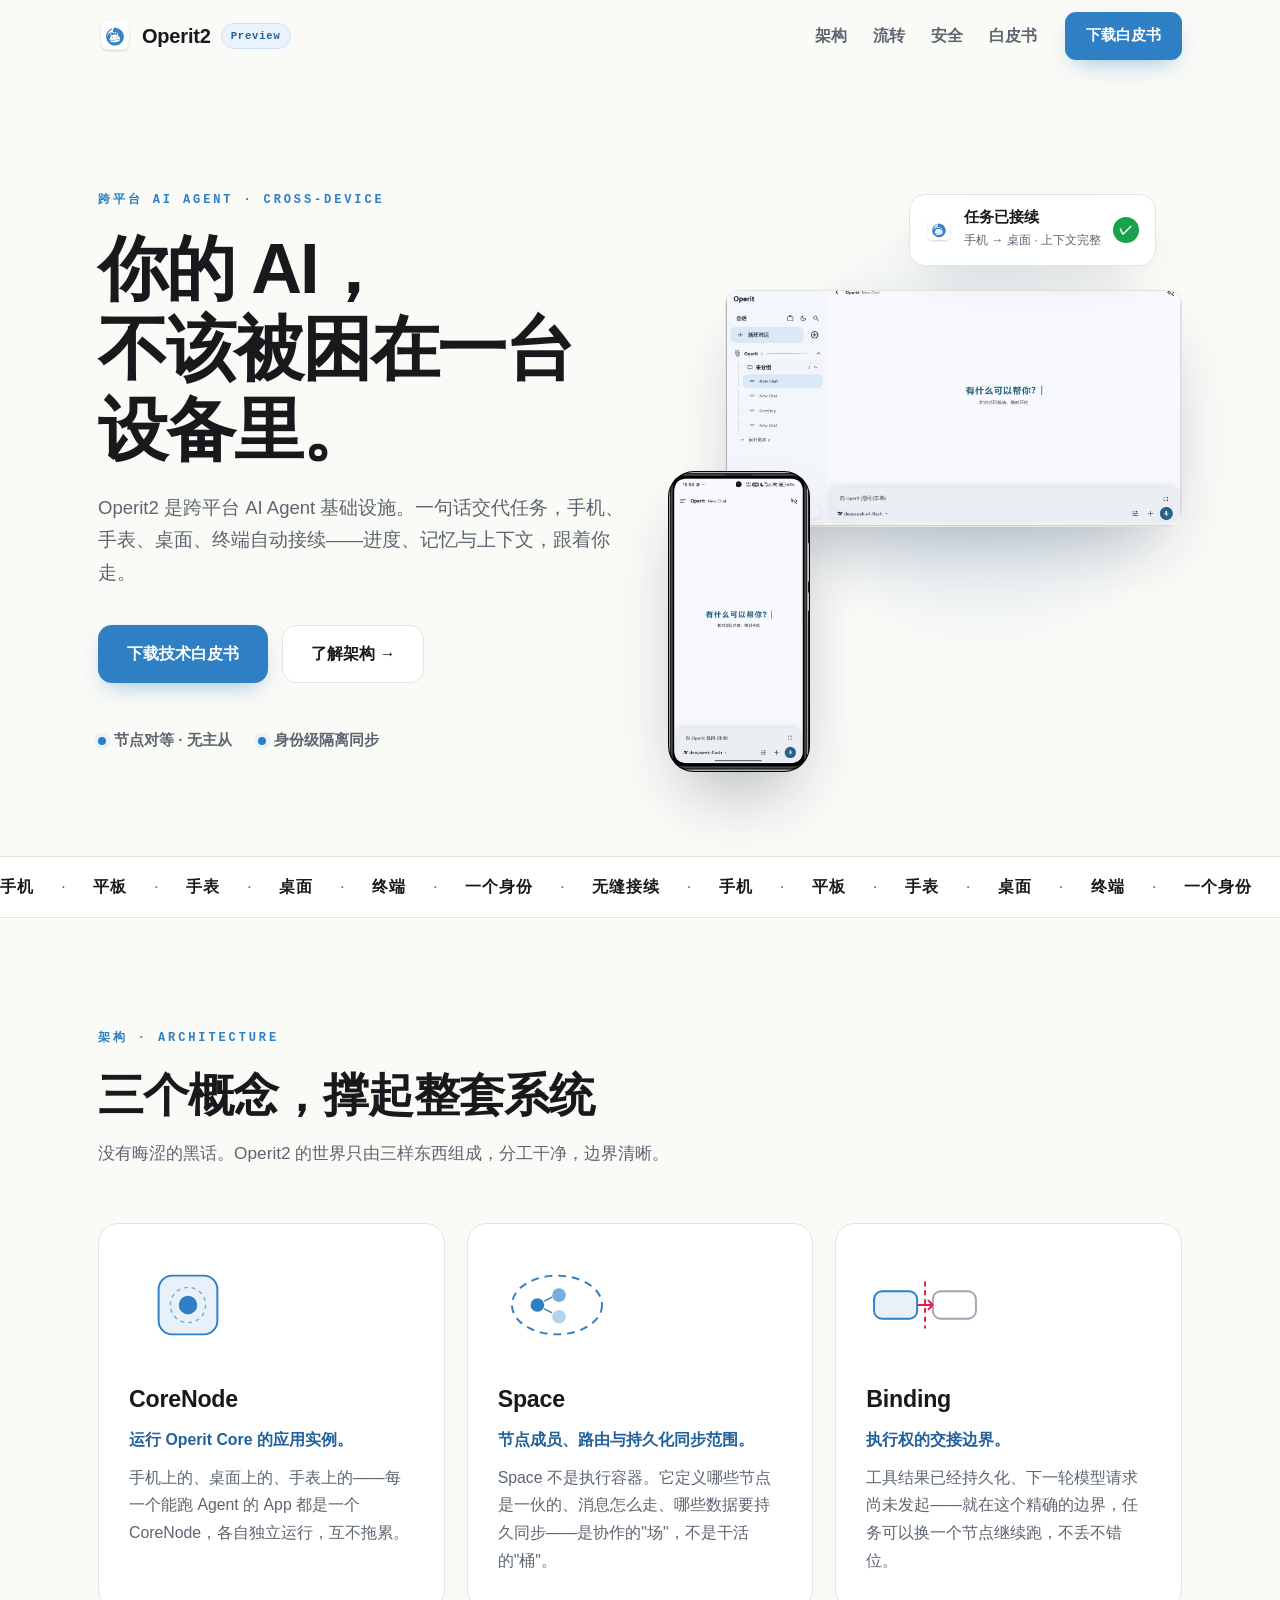
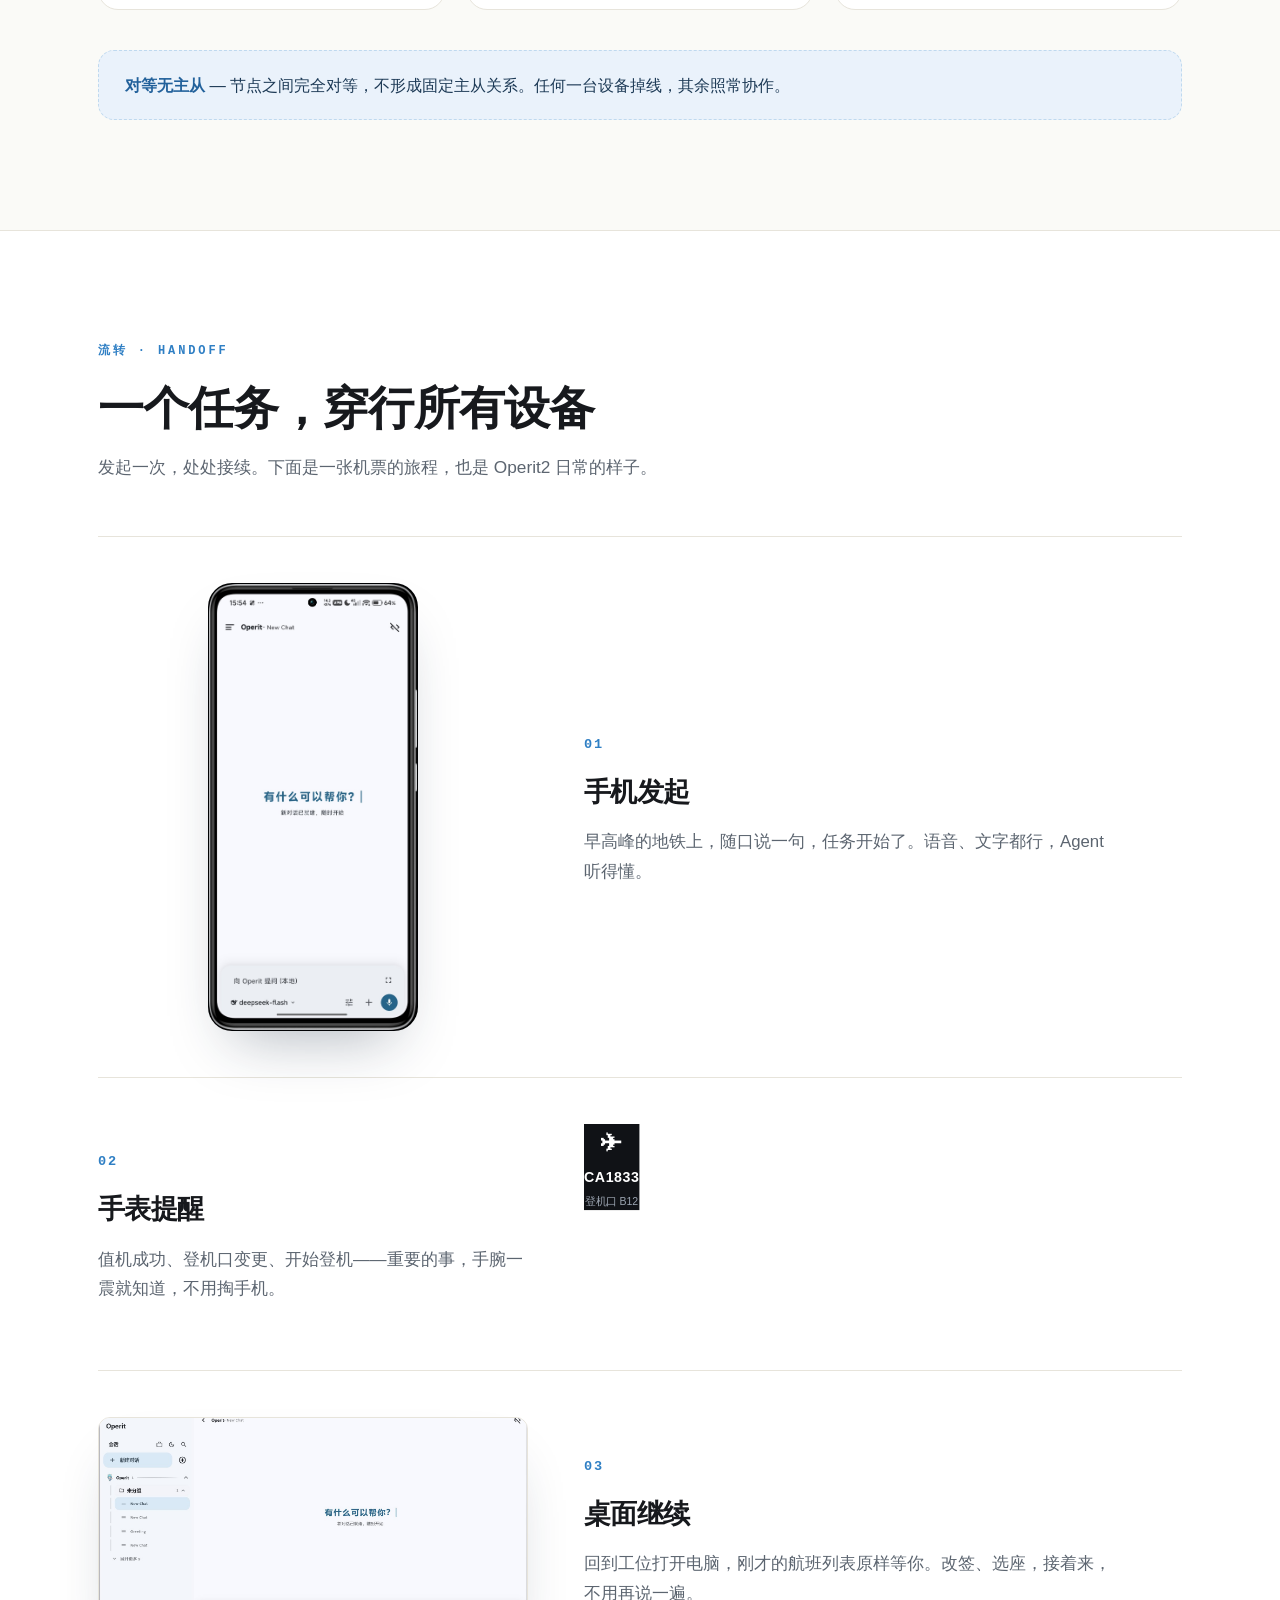
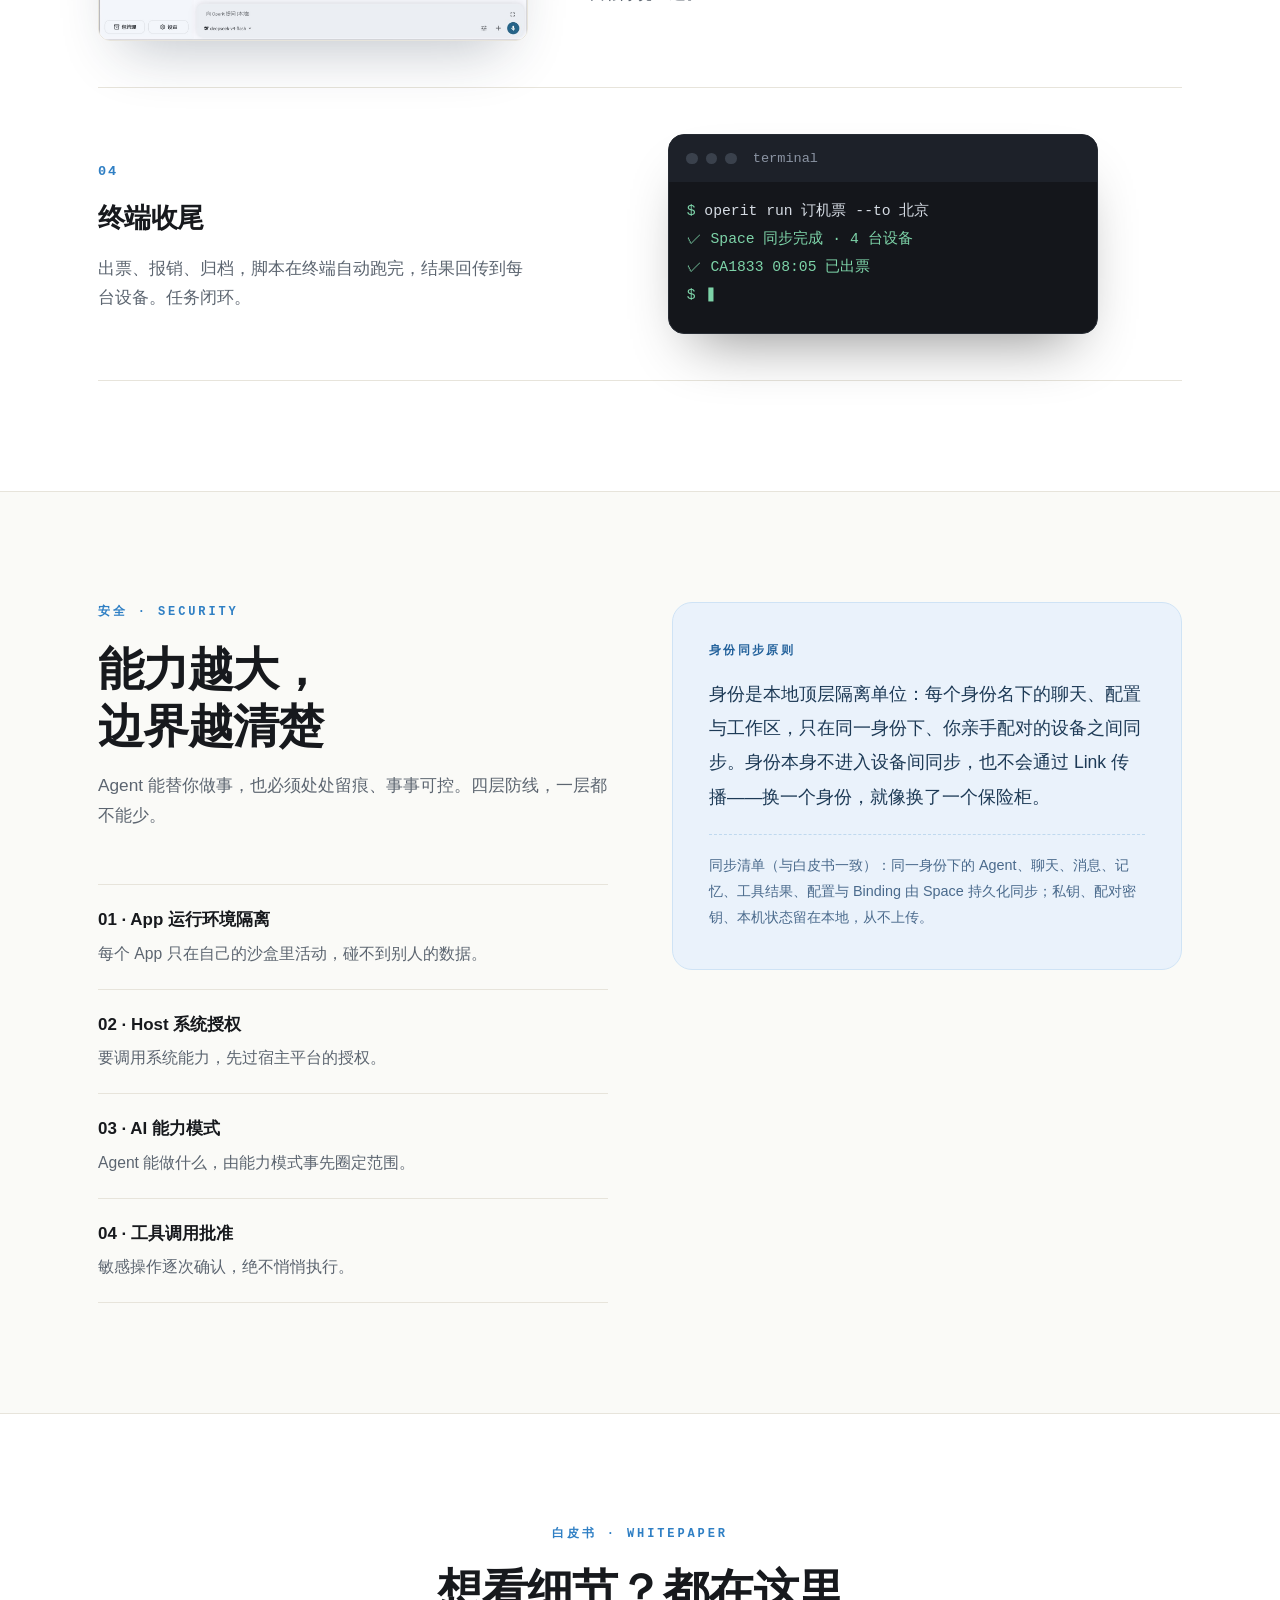
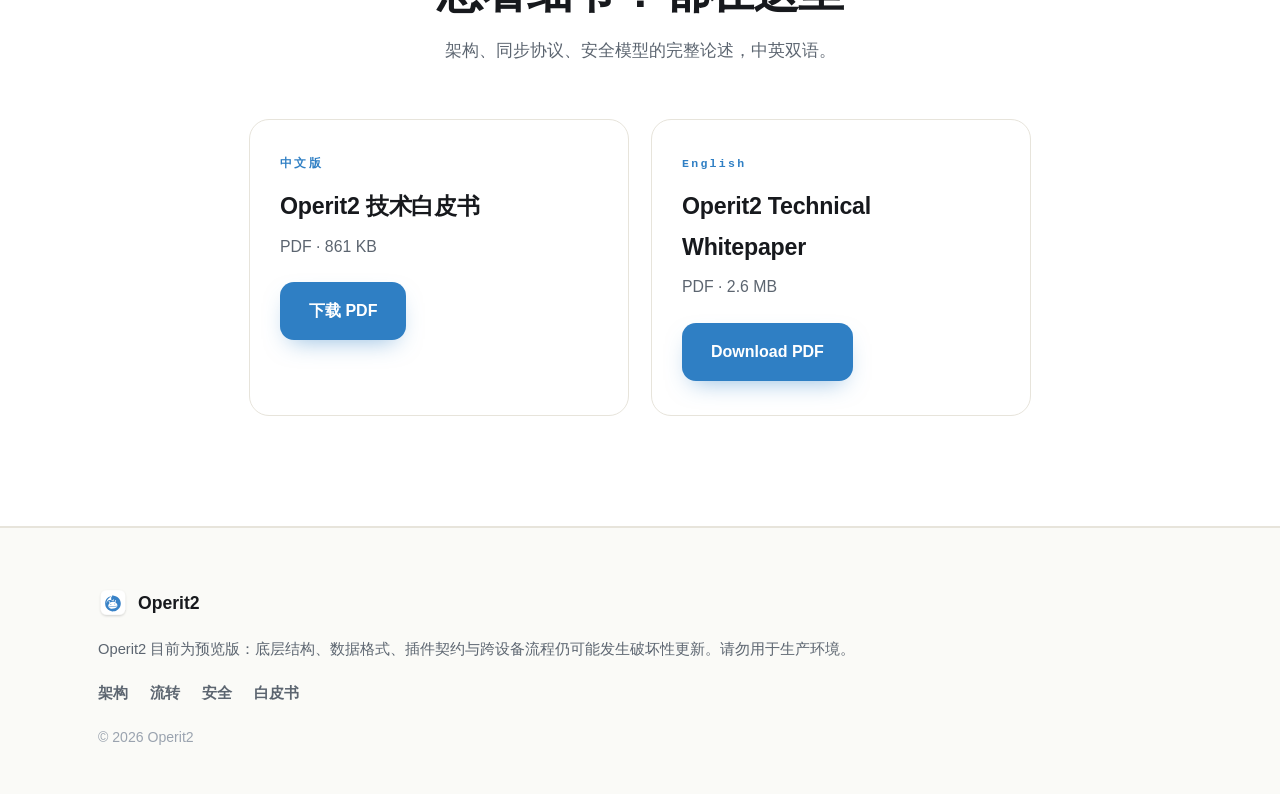
==== commit f678436f: "v2：设备 mock 全部换成真实 App 截图" ====
--- a/index.html
+++ b/index.html
@@ -50,54 +50,12 @@
     </div>
     <div class="hero-visual reveal" aria-hidden="true">
       <div class="glow"></div>
-      <div class="hv-laptop dev-scale">
-        <div class="device device-macbook-pro">
-          <div class="device-frame">
-            <div class="device-screen">
-              <div class="scr-laptop">
-                <div class="scr-winbar"><span></span><span></span><span></span><em>Operit — 桌面端</em></div>
-                <div class="scr-cols">
-                  <div class="scr-side">
-                    <p class="scr-side-t">任务</p>
-                    <p class="scr-task on">✈ 订机票 · 北京</p>
-                    <p class="scr-task">📅 周会纪要</p>
-                    <p class="scr-task">📧 报销邮件</p>
-                  </div>
-                  <div class="scr-main">
-                    <p class="scr-main-t">CA1833 · 周五 08:05 起飞</p>
-                    <p class="scr-main-s">首都机场 T3 · 准点率 92% · 含 20kg 托运</p>
-                    <div class="scr-tags"><span>直飞</span><span>￥860</span><span>剩 4 席</span></div>
-                    <button class="scr-btn" tabindex="-1">确认下单</button>
-                  </div>
-                </div>
-              </div>
-            </div>
-          </div>
-        </div>
-      </div>
-      <div class="hv-phone dev-scale">
-        <div class="device device-iphone-14-pro">
-          <div class="device-frame">
-            <div class="device-screen">
-              <div class="scr-phone">
-                <div class="scr-appbar"><img src="assets/img/operit-logo.svg" alt="" width="20" height="20"><em>Operit</em></div>
-                <div class="scr-chat">
-                  <p class="bubble me">帮我订周五去北京的机票</p>
-                  <p class="bubble ai">收到 👋 找到 3 个直飞航班，按价格排好了</p>
-                  <p class="bubble ai">CA1833 · 08:05，￥860，要下单吗？</p>
-                </div>
-                <div class="scr-sync"><span class="pulse"></span>正在同步到桌面…</div>
-                <div class="scr-input"><span>说点什么…</span><i>＋</i></div>
-              </div>
-            </div>
-            <div class="device-stripe"></div>
-            <div class="device-header"></div>
-            <div class="device-sensors"></div>
-            <div class="device-btns"></div>
-            <div class="device-power"></div>
-          </div>
-        </div>
-      </div>
+      <figure class="shot-desk float-a">
+        <img src="assets/img/app-desktop.jpg" alt="Operit 桌面端应用真实界面" loading="eager">
+      </figure>
+      <figure class="shot-mob float-b">
+        <img src="assets/img/app-mobile.png" alt="Operit 手机端应用真实界面" loading="eager">
+      </figure>
       <div class="hv-card float-a">
         <img src="assets/img/operit-logo.svg" alt="" width="26" height="26">
         <div><b>任务已接续</b><small>手机 → 桌面 · 上下文完整</small></div>
@@ -167,14 +125,9 @@
 
     <div class="steps">
       <div class="step reveal">
-        <div class="step-dev dev-scale ph">
-          <div class="device device-iphone-14-pro">
-            <div class="device-frame"><div class="device-screen">
-              <div class="scr-mini"><p class="bubble me">订周五去北京的机票</p><p class="bubble ai">收到，正在比价…</p><p class="bubble ai">3 个直飞已排好，桌面端可继续</p></div>
-            </div>
-            <div class="device-stripe"></div><div class="device-header"></div><div class="device-sensors"></div><div class="device-btns"></div><div class="device-power"></div></div>
-          </div>
-        </div>
+        <figure class="step-shot mob">
+          <img src="assets/img/app-mobile.png" alt="Operit 手机端真实界面" loading="lazy">
+        </figure>
         <div class="step-txt"><span class="step-n">01</span><h3>手机发起</h3><p>早高峰的地铁上，随口说一句，任务开始了。语音、文字都行，Agent 听得懂。</p></div>
       </div>
       <div class="step reveal">
@@ -186,11 +139,9 @@
         <div class="step-txt"><span class="step-n">02</span><h3>手表提醒</h3><p>值机成功、登机口变更、开始登机——重要的事，手腕一震就知道，不用掏手机。</p></div>
       </div>
       <div class="step reveal">
-        <div class="step-dev dev-scale lp">
-          <div class="device device-macbook-pro"><div class="device-frame"><div class="device-screen">
-            <div class="scr-mini wide"><p class="scr-main-t">CA1833 · 已出票</p><p class="scr-main-s">行程单已发送到邮箱</p></div>
-          </div></div></div>
-        </div>
+        <figure class="step-shot desk">
+          <img src="assets/img/app-desktop.jpg" alt="Operit 桌面端真实界面" loading="lazy">
+        </figure>
         <div class="step-txt"><span class="step-n">03</span><h3>桌面继续</h3><p>回到工位打开电脑，刚才的航班列表原样等你。改签、选座，接着来，不用再说一遍。</p></div>
       </div>
       <div class="step reveal">
--- a/assets/css/style.css
+++ b/assets/css/style.css
@@ -62,8 +62,13 @@
   background:radial-gradient(circle,rgba(47,127,196,.20),transparent 65%);pointer-events:none}
 .dev-scale{--s:.5;position:relative;width:calc(var(--w)*var(--s));height:calc(var(--h)*var(--s));flex:none}
 .dev-scale>.device{position:absolute;left:0;top:0;transform:scale(var(--s));transform-origin:top left}
-.hv-laptop{--w:740px;--h:434px;--s:.68;position:absolute;right:0;top:130px;z-index:1;animation:floaty 7s ease-in-out infinite}
-.hv-phone{--w:428px;--h:868px;--s:.36;position:absolute;left:0;bottom:0;z-index:2;animation:floaty 7s ease-in-out -3.5s infinite}
+/* 真实应用截图 */
+.shot-desk{position:absolute;right:0;top:118px;width:89%;z-index:1;margin:0;border-radius:14px;overflow:hidden;
+  border:1px solid var(--line);box-shadow:0 34px 70px -24px rgba(27,42,65,.30);animation:floaty 7s ease-in-out infinite}
+.shot-desk img{display:block;width:100%;margin-top:-4.6%}
+.shot-mob{position:absolute;left:0;bottom:0;width:27.5%;z-index:2;margin:0;border-radius:26px;overflow:hidden;
+  border:1px solid rgba(15,23,42,.10);box-shadow:0 34px 70px -24px rgba(27,42,65,.40);animation:floaty 7s ease-in-out -3.5s infinite;background:#000}
+.shot-mob img{display:block;width:100%}
 .hv-card{position:absolute;z-index:3;right:26px;top:22px;display:flex;align-items:center;gap:12px;
   background:rgba(255,255,255,.92);backdrop-filter:blur(8px);border:1px solid var(--line);border-radius:16px;
   padding:12px 16px;box-shadow:var(--shadow);font-size:.92rem}
@@ -71,46 +76,12 @@
 .hv-card small{color:var(--muted)}
 .hv-card .check{width:26px;height:26px;border-radius:50%;background:#16A34A;color:#fff;display:flex;
   align-items:center;justify-content:center;font-weight:800;font-size:.85rem}
-.hv-path{position:absolute;inset:0;width:100%;height:100%;z-index:2;pointer-events:none}
 @keyframes floaty{0%,100%{translate:0 0}50%{translate:0 -12px}}
 .float-a{animation:floaty 6s ease-in-out infinite}
 
-/* 设备屏幕：浅色 UI（em 随 .device-screen 字号缩放） */
+/* 设备屏幕：仅手表 mock 保留 */
 .device-screen{background:#fff !important;overflow:hidden;font-size:16px;color:var(--ink)}
-.hv-phone .device-screen{font-size:30px}
-.hv-laptop .device-screen{font-size:20px}
-.scr-phone{height:100%;display:flex;flex-direction:column;background:#F6F8FB}
-.scr-appbar{display:flex;align-items:center;gap:.45em;padding:.7em .9em;background:#fff;border-bottom:1px solid var(--line);font-weight:800;font-size:1.02em}
-.scr-appbar em{font-style:normal}
-.scr-chat{flex:1;display:flex;flex-direction:column;gap:.55em;padding:.9em;overflow:hidden}
-.bubble{max-width:88%;padding:.55em .8em;border-radius:1em;font-size:.92em;line-height:1.55}
-.bubble.me{align-self:flex-end;background:var(--brand);color:#fff;border-bottom-right-radius:.3em}
-.bubble.ai{align-self:flex-start;background:#fff;border:1px solid var(--line);border-bottom-left-radius:.3em}
-.scr-sync{display:flex;align-items:center;gap:.5em;margin:0 .9em .6em;padding:.5em .8em;background:var(--brand-soft);
-  border-radius:.7em;color:var(--brand-deep);font-size:.82em;font-weight:700}
-.pulse{width:.6em;height:.6em;border-radius:50%;background:var(--brand);animation:pulse 1.6s infinite}
-@keyframes pulse{0%{box-shadow:0 0 0 0 rgba(47,127,196,.5)}70%{box-shadow:0 0 0 .7em transparent}100%{box-shadow:0 0 0 0 transparent}}
-.scr-input{margin:0 .9em .9em;display:flex;align-items:center;justify-content:space-between;background:#fff;
-  border:1px solid var(--line);border-radius:99px;padding:.55em 1em;color:#9AA3AF;font-size:.85em}
-.scr-input i{font-style:normal;width:1.7em;height:1.7em;border-radius:50%;background:var(--brand);color:#fff;
-  display:flex;align-items:center;justify-content:center;font-size:1em}
-
-.scr-laptop{height:100%;display:flex;flex-direction:column;background:#fff;font-size:1em}
-.scr-winbar{display:flex;align-items:center;gap:.4em;padding:.55em .9em;border-bottom:1px solid var(--line);background:#F6F8FB}
-.scr-winbar span{width:.65em;height:.65em;border-radius:50%;background:#E2E5E9}
-.scr-winbar span:first-child{background:#FF5F57}.scr-winbar span:nth-child(2){background:#FEBC2E}.scr-winbar span:nth-child(3){background:#28C840}
-.scr-winbar em{font-style:normal;margin-left:.5em;color:var(--muted);font-size:.85em;font-weight:600}
-.scr-cols{flex:1;display:flex;min-height:0}
-.scr-side{width:38%;border-right:1px solid var(--line);padding:.9em;background:#FAFBFC}
-.scr-side-t{font-size:.78em;color:var(--muted);font-weight:700;margin-bottom:.6em}
-.scr-task{font-size:.85em;padding:.55em .7em;border-radius:.6em;margin-bottom:.4em;color:var(--muted);background:transparent}
-.scr-task.on{background:var(--brand-soft);color:var(--brand-deep);font-weight:700}
-.scr-main{flex:1;padding:1.1em}
-.scr-main-t{font-weight:800;font-size:1.05em;margin-bottom:.3em}
-.scr-main-s{color:var(--muted);font-size:.85em;margin-bottom:.8em}
-.scr-tags{display:flex;gap:.45em;margin-bottom:1em}
-.scr-tags span{font-size:.78em;font-weight:700;background:#F1F4F7;border-radius:.5em;padding:.3em .7em;color:var(--muted)}
-.scr-btn{border:0;background:var(--brand);color:#fff;font-weight:700;font-size:.9em;padding:.65em 1.4em;border-radius:.7em;cursor:default}
+.step-dev.wa .device-screen{font-size:26px}
 
 /* 跑马灯 */
 .marquee{margin-top:84px;border-top:1px solid var(--line);border-bottom:1px solid var(--line);
@@ -138,15 +109,19 @@
 .step{display:grid;grid-template-columns:minmax(300px,430px) 1fr;gap:56px;align-items:center;
   padding:46px 0;border-bottom:1px solid var(--line)}
 .step:nth-child(even) .step-dev{order:2}
+.step:nth-child(even) .step-shot{order:2}
 .step-dev{display:flex;justify-content:center;min-height:200px}
-.step-dev.ph{--w:428px;--h:868px;--s:.36}.step-dev.ph .device-screen{font-size:30px}
-.step-dev.wa{--w:360px;--h:380px;--s:.52}.step-dev.wa .device-screen{font-size:26px}
-.step-dev.lp{--w:740px;--h:434px;--s:.58}.step-dev.lp .device-screen{font-size:20px}
+.step-dev.wa{--w:360px;--h:380px;--s:.52}
+/* 真实截图步骤 */
+.step-shot{margin:0;display:flex;justify-content:center}
+.step-shot.mob img{display:block;width:min(210px,72%);border-radius:24px;border:1px solid rgba(15,23,42,.10);
+  box-shadow:0 30px 60px -25px rgba(27,42,65,.35);background:#000}
+.step-shot.desk{overflow:hidden;border-radius:12px;border:1px solid var(--line);
+  box-shadow:0 30px 60px -25px rgba(27,42,65,.30)}
+.step-shot.desk img{display:block;width:100%;margin-top:-4.6%}
 .step-n{font-family:var(--mono);font-size:.85rem;font-weight:700;color:var(--brand);letter-spacing:.14em}
 .step-txt h3{font-size:1.7rem;font-weight:800;letter-spacing:-.02em;margin:10px 0 12px}
 .step-txt p{color:var(--muted);font-size:1.05rem;max-width:32em}
-.scr-mini{height:100%;display:flex;flex-direction:column;gap:.55em;padding:.9em;background:#F6F8FB;justify-content:center}
-.scr-mini.wide{padding:1.2em}
 .scr-watch{height:100%;display:flex;flex-direction:column;align-items:center;justify-content:center;gap:.2em;
   background:#101216;color:#fff;text-align:center}
 .scr-watch p{font-size:1.6em}
@@ -214,15 +189,13 @@
   .section{padding:76px 0}
   .hero{padding-top:124px}
   .hero-visual{height:400px}
-  .hv-laptop{--s:.44;top:118px;right:-6px}
-  .hv-phone{--s:.3;left:0}
+  .shot-desk{top:96px;width:92%}
+  .shot-mob{width:34%}
   .hv-card{left:8px;top:8px;font-size:.85rem;padding:10px 13px}
   .hero-cta .btn{flex:1;justify-content:center;padding:14px 12px}
   .wp-cards{grid-template-columns:1fr}
   .step{padding:44px 0}
-  .step-dev.ph{--s:.28}
   .step-dev.wa{--s:.44}
-  .step-dev.lp{--s:.4}
   .quote-card{padding:28px 24px}
 }
 @media (prefers-reduced-motion:reduce){
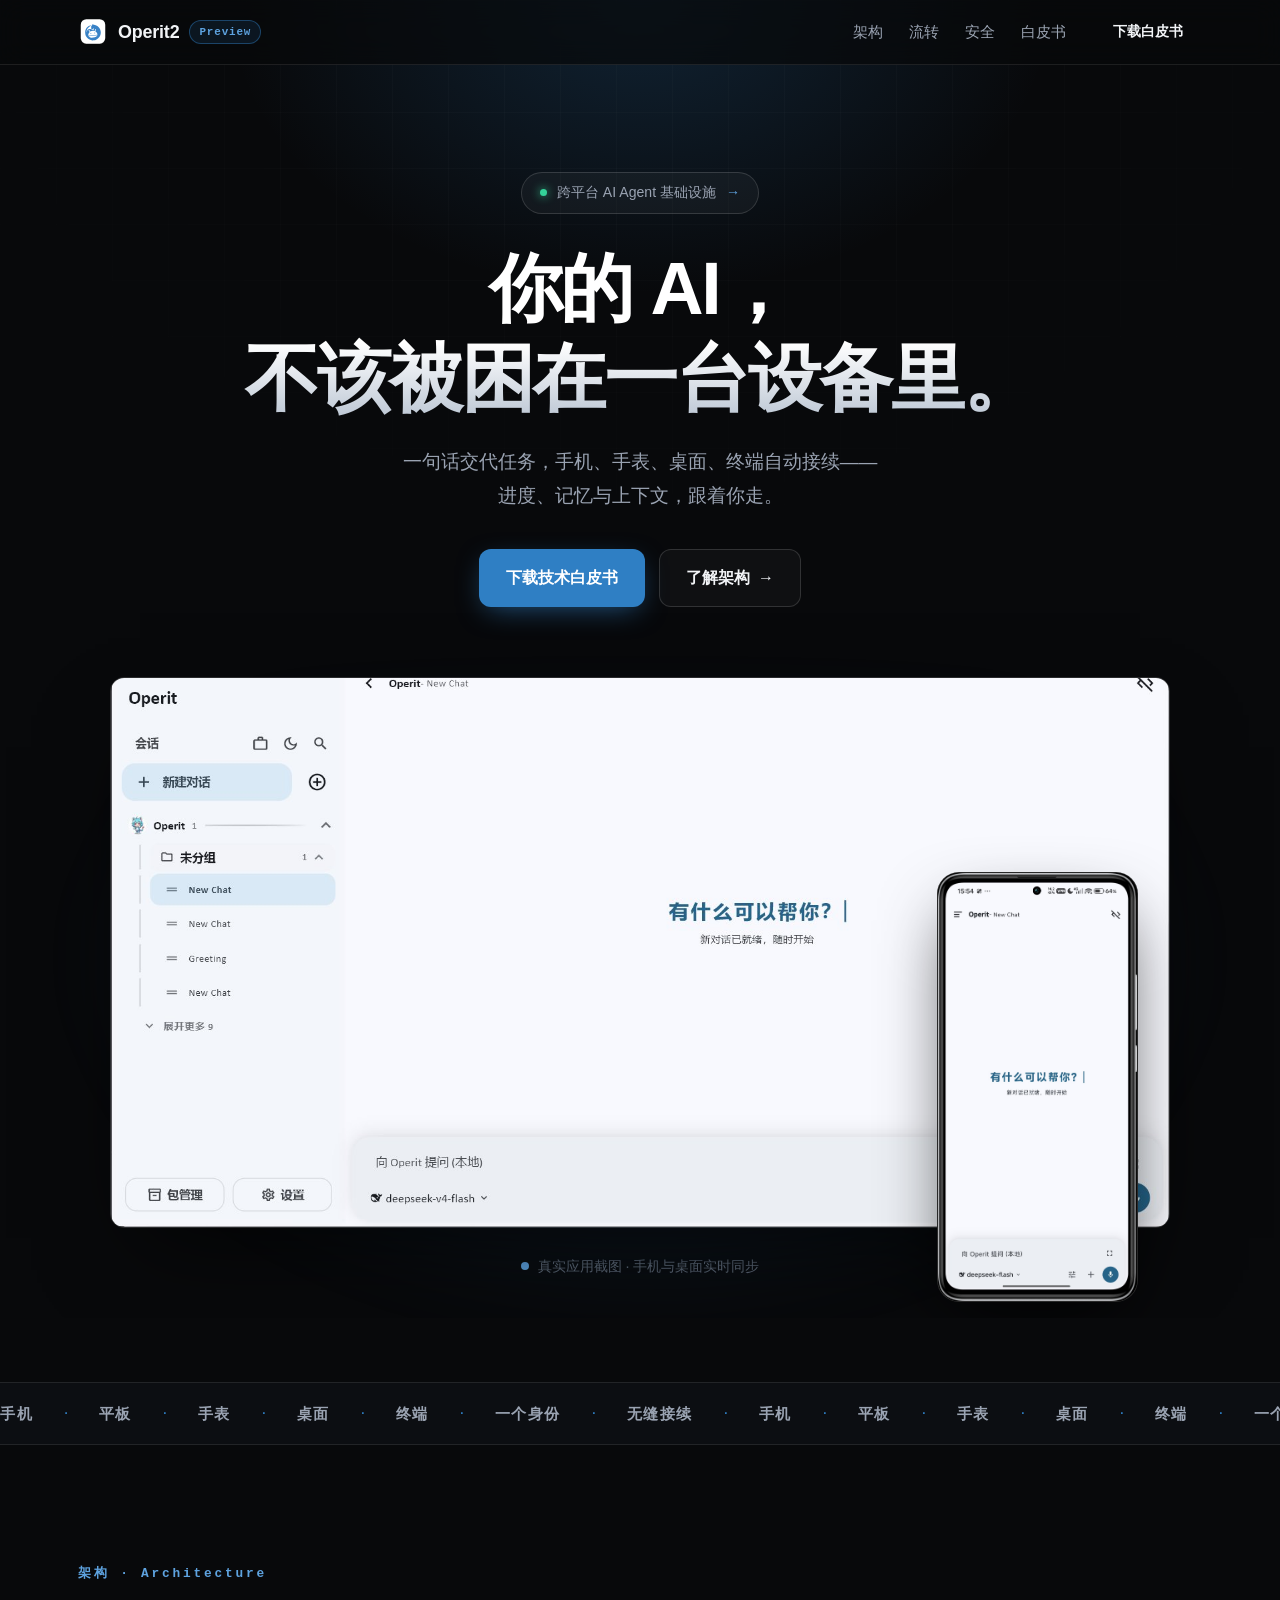
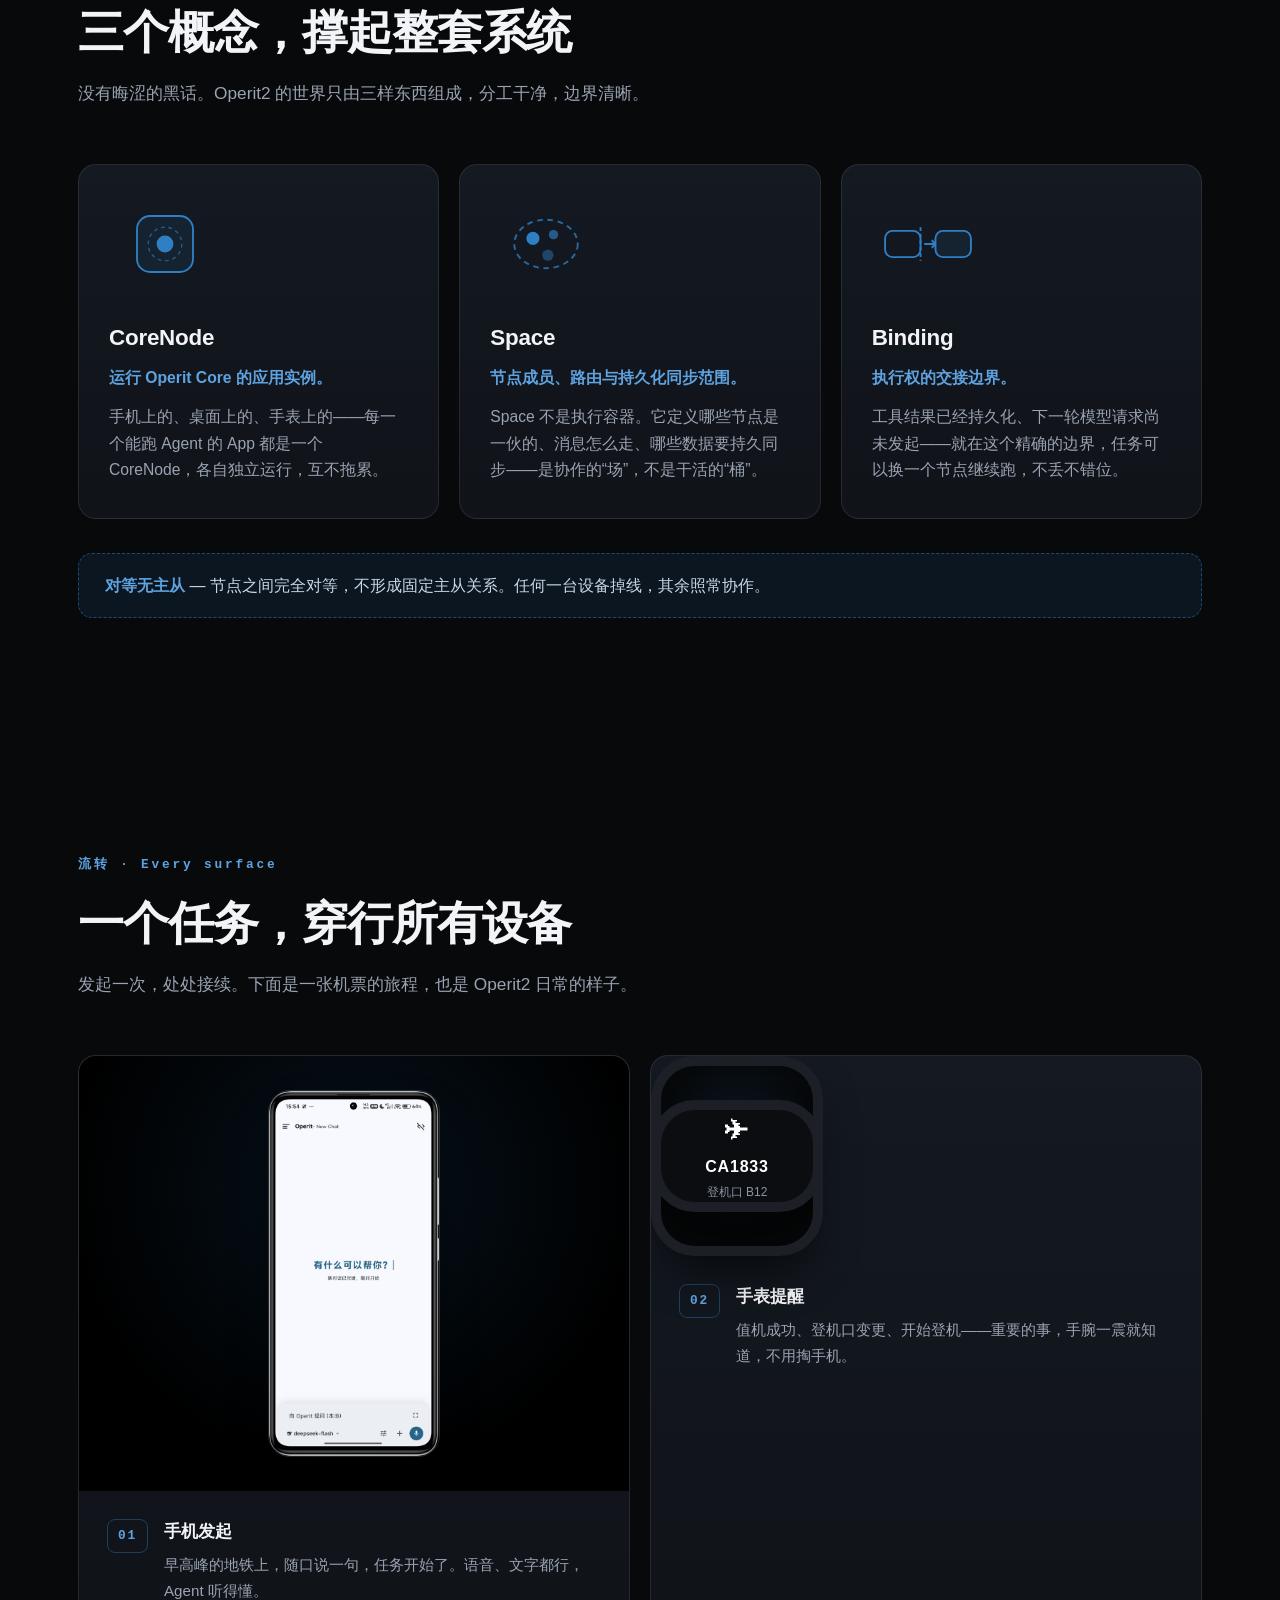
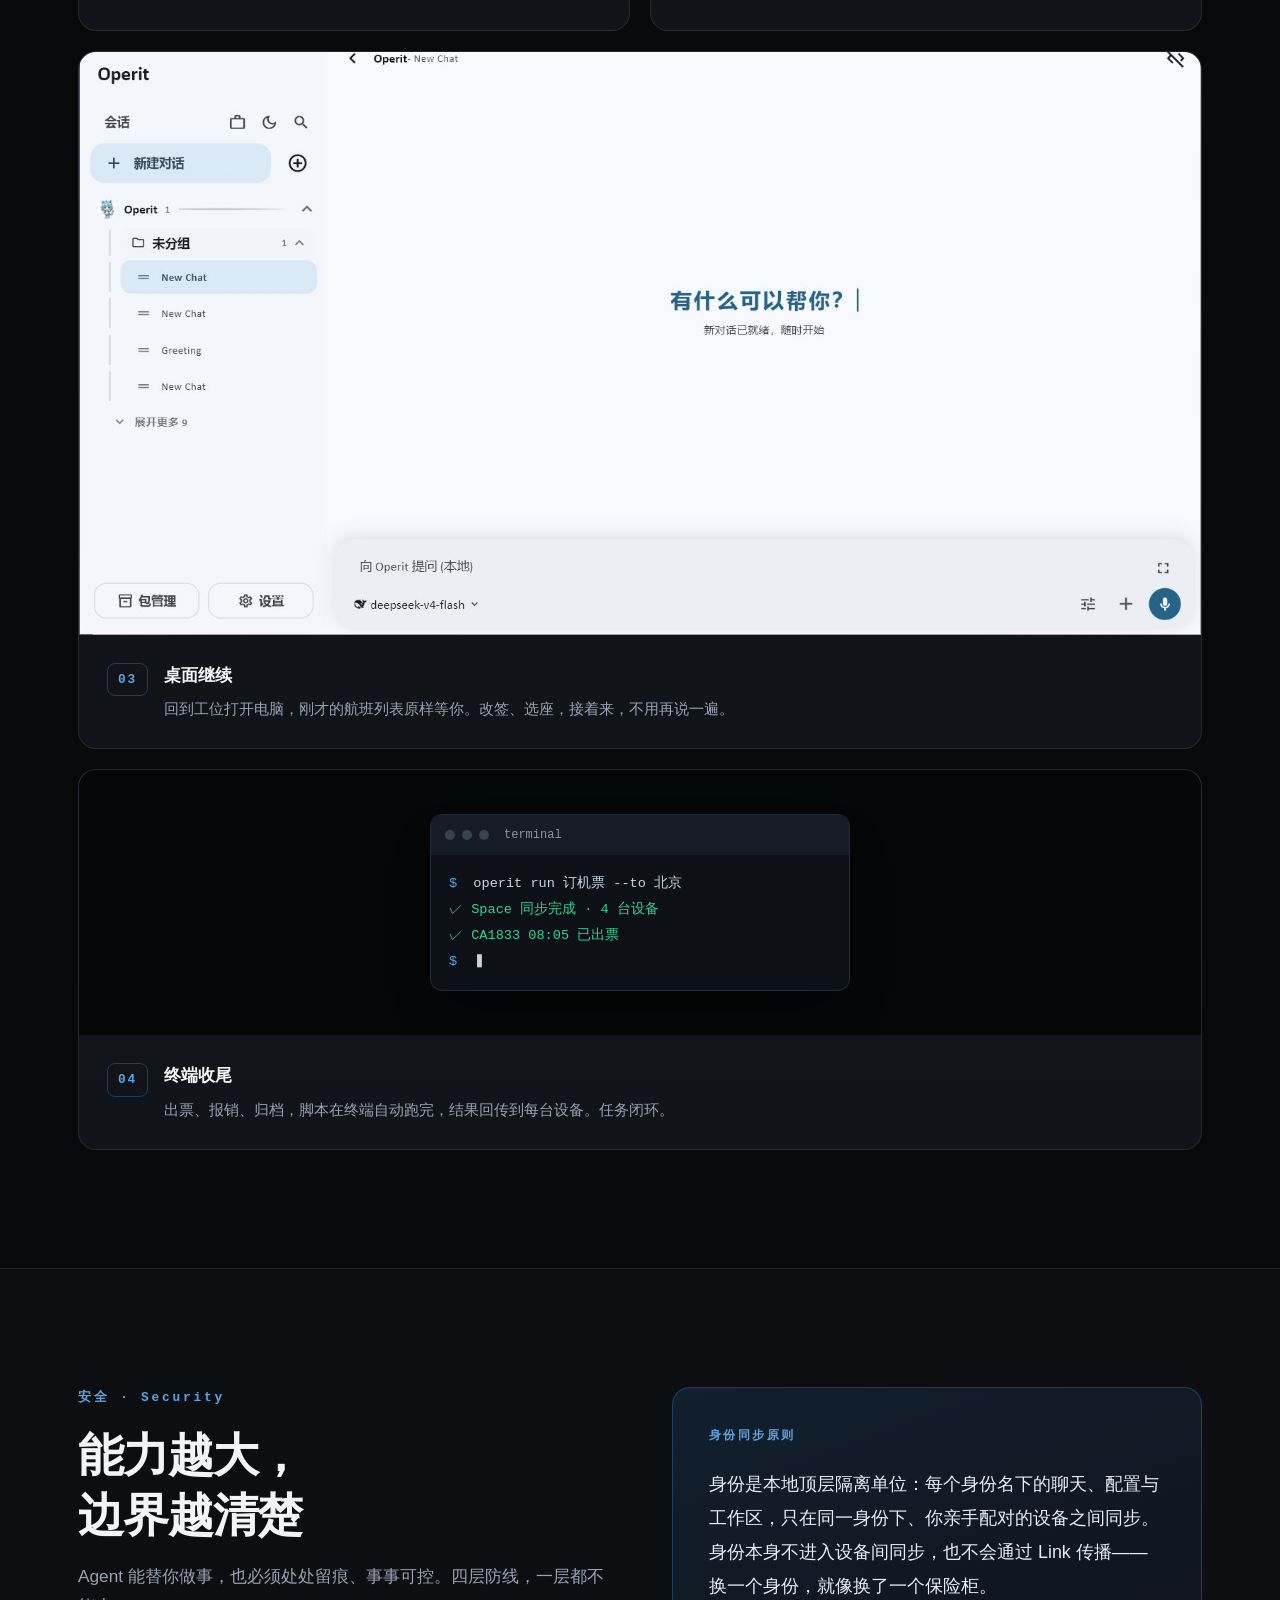
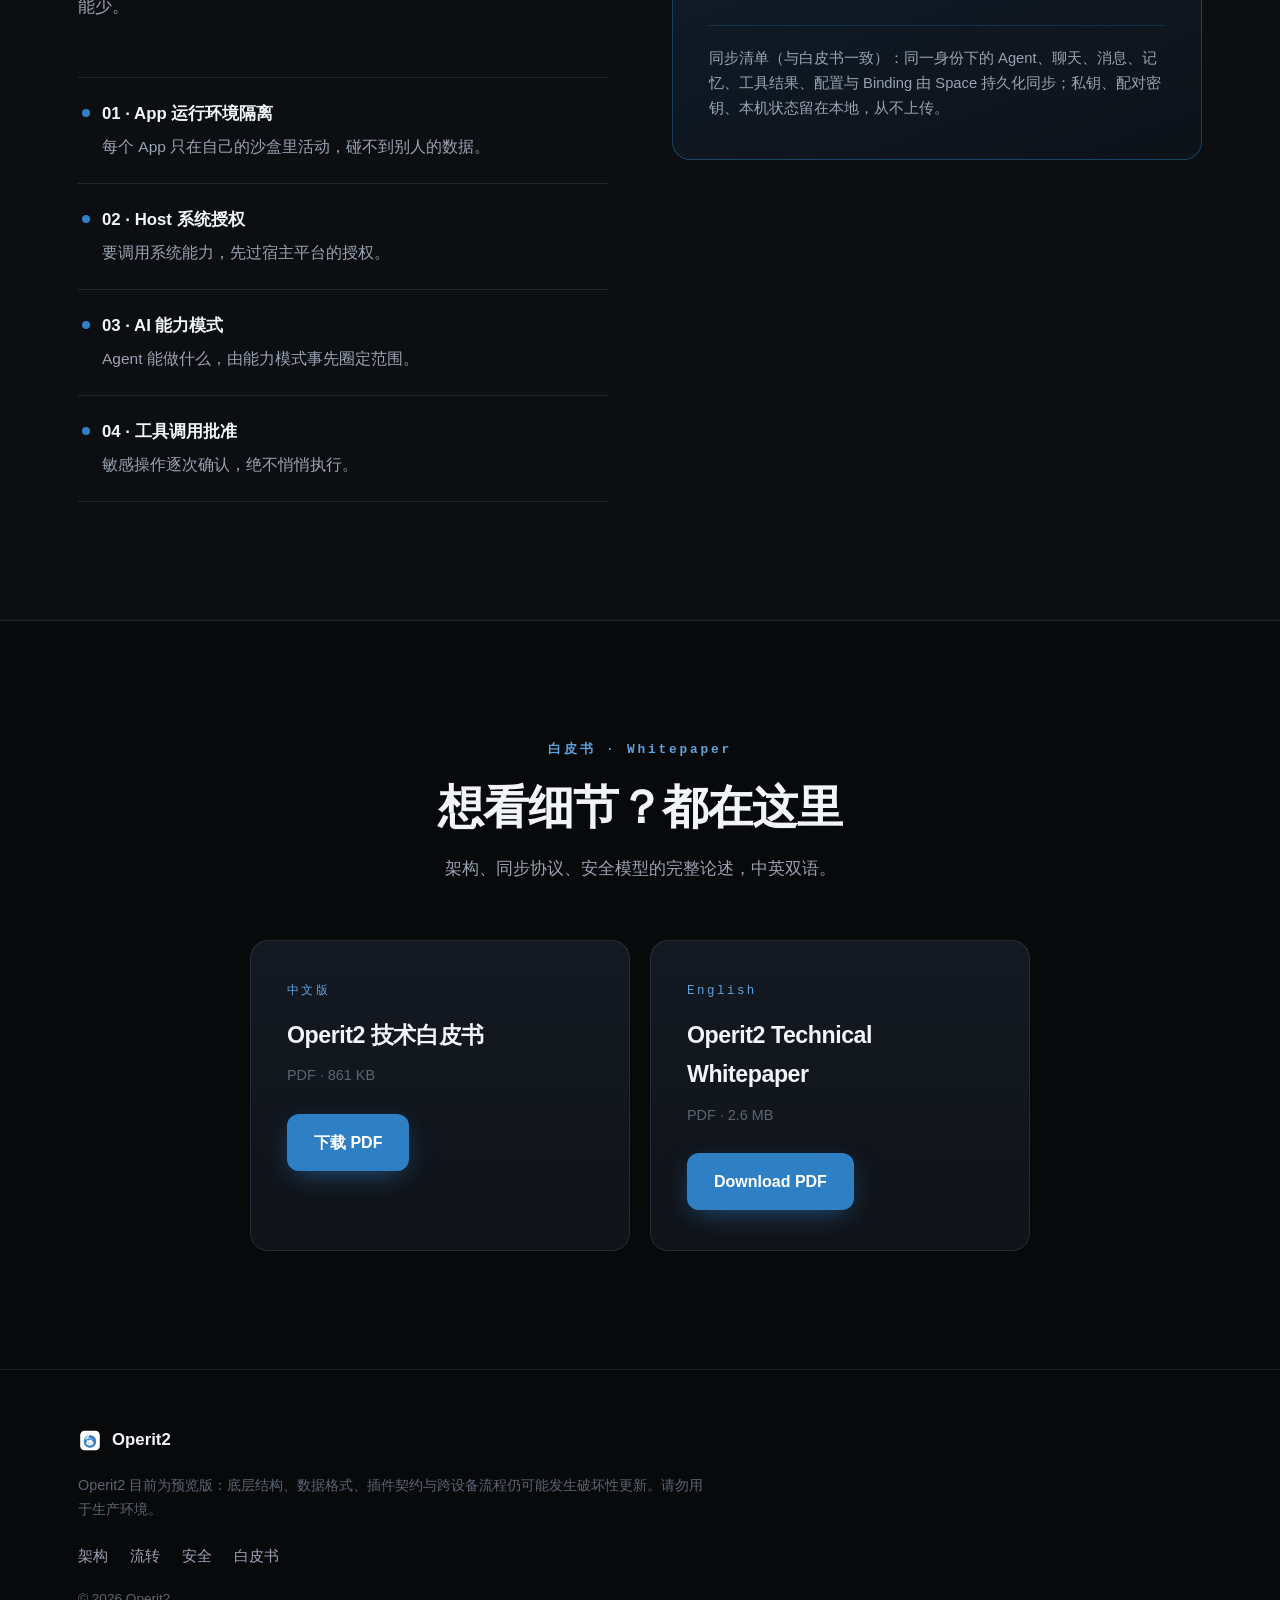
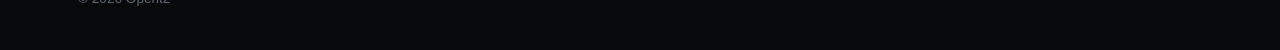
==== commit 0354fac2: "v3：深色 Linear 风重做，居中首屏 + 巨型真实截图 + Bento 流转" ====
--- a/index.html
+++ b/index.html
@@ -6,70 +6,52 @@
 <title>Operit2 — 你的 AI，不该被困在一台设备里</title>
 <meta name="description" content="Operit2 是跨平台 AI Agent 基础设施。一句话交代任务，手机、手表、桌面、终端自动接续——进度、记忆与上下文，跟着你走。">
 <link rel="icon" type="image/svg+xml" href="assets/img/operit-logo.svg">
-<meta property="og:title" content="Operit2 — 你的 AI，不该被困在一台设备里">
-<meta property="og:description" content="跨平台 AI Agent 基础设施：一个身份，多设备无缝接续。">
-<meta property="og:type" content="website">
-<link rel="stylesheet" href="assets/vendor/devices.css">
 <link rel="stylesheet" href="assets/css/style.css">
 </head>
-<body id="top">
+<body>
 
-<header class="nav" id="nav">
-  <div class="wrap nav-in">
+<!-- ============ NAV ============ -->
+<header class="nav">
+  <div class="nav-in">
     <a class="brand" href="#top" aria-label="Operit2 首页">
-      <img src="assets/img/operit-logo.svg" alt="Operit2 logo" width="34" height="34">
-      <span class="brand-name">Operit2</span>
-      <span class="badge">Preview</span>
+      <img src="assets/img/operit-logo.svg" alt="" width="30" height="30">
+      <b>Operit2</b><span class="pill">Preview</span>
     </a>
-    <nav class="nav-links" aria-label="主导航">
-      <a href="#arch">架构</a>
-      <a href="#flow">流转</a>
-      <a href="#security">安全</a>
-      <a href="#whitepaper">白皮书</a>
+    <nav class="nav-links">
+      <a href="#arch">架构</a><a href="#flow">流转</a><a href="#security">安全</a><a href="#whitepaper">白皮书</a>
     </nav>
-    <a class="btn btn-primary btn-sm" href="#whitepaper">下载白皮书</a>
+    <a class="btn btn-sm" href="assets/docs/Operit2技术白皮书.pdf" download>下载白皮书</a>
   </div>
 </header>
 
-<main>
+<main id="top">
 <!-- ============ HERO ============ -->
 <section class="hero">
-  <div class="wrap hero-grid">
-    <div class="hero-copy">
-      <p class="eyebrow reveal">跨平台 AI Agent · Cross-device</p>
-      <h1 class="reveal">你的 AI，<br>不该被困在一台<br>设备里。</h1>
-      <p class="lede reveal">Operit2 是跨平台 AI Agent 基础设施。一句话交代任务，手机、手表、桌面、终端自动接续——进度、记忆与上下文，跟着你走。</p>
-      <div class="hero-cta reveal">
-        <a class="btn btn-primary" href="#whitepaper">下载技术白皮书</a>
-        <a class="btn btn-ghost" href="#arch">了解架构 →</a>
-      </div>
-      <div class="hero-meta reveal">
-        <span><i class="dot"></i>节点对等 · 无主从</span>
-        <span><i class="dot"></i>身份级隔离同步</span>
-      </div>
+  <div class="hero-bg" aria-hidden="true"><div class="beam"></div><div class="grid"></div></div>
+  <div class="wrap hero-in">
+    <a class="announce reveal" href="#flow"><span class="dot"></span>跨平台 AI Agent 基础设施<span class="arr">→</span></a>
+    <h1 class="reveal">你的 AI，<br>不该被困在一台设备里。</h1>
+    <p class="lede reveal">一句话交代任务，手机、手表、桌面、终端自动接续——<br class="br-d">进度、记忆与上下文，跟着你走。</p>
+    <div class="cta-row reveal">
+      <a class="btn btn-primary" href="assets/docs/Operit2技术白皮书.pdf" download>下载技术白皮书</a>
+      <a class="btn btn-ghost" href="#arch">了解架构<span>→</span></a>
     </div>
-    <div class="hero-visual reveal" aria-hidden="true">
-      <div class="glow"></div>
-      <figure class="shot-desk float-a">
-        <img src="assets/img/app-desktop.jpg" alt="Operit 桌面端应用真实界面" loading="eager">
-      </figure>
-      <figure class="shot-mob float-b">
-        <img src="assets/img/app-mobile.png" alt="Operit 手机端应用真实界面" loading="eager">
-      </figure>
-      <div class="hv-card float-a">
-        <img src="assets/img/operit-logo.svg" alt="" width="26" height="26">
-        <div><b>任务已接续</b><small>手机 → 桌面 · 上下文完整</small></div>
-        <span class="check">✓</span>
-      </div>
-    </div>
-  </div>
-  <div class="marquee" aria-hidden="true">
-    <div class="marquee-in">
-      <span>手机</span><i>·</i><span>平板</span><i>·</i><span>手表</span><i>·</i><span>桌面</span><i>·</i><span>终端</span><i>·</i><span>一个身份</span><i>·</i><span>无缝接续</span><i>·</i>
-      <span>手机</span><i>·</i><span>平板</span><i>·</i><span>手表</span><i>·</i><span>桌面</span><i>·</i><span>终端</span><i>·</i><span>一个身份</span><i>·</i><span>无缝接续</span><i>·</i>
-    </div>
+    <figure class="hero-shot reveal">
+      <div class="shot-glow" aria-hidden="true"></div>
+      <div class="shot-frame"><img class="shot-main" src="assets/img/app-desktop.jpg" alt="Operit 桌面端应用真实界面" fetchpriority="high"></div>
+      <img class="shot-phone" src="assets/img/app-mobile.png" alt="Operit 手机端应用真实界面" fetchpriority="high">
+      <figcaption class="shot-cap"><span class="pulse"></span>真实应用截图 · 手机与桌面实时同步</figcaption>
+    </figure>
   </div>
 </section>
+
+<!-- ============ MARQUEE ============ -->
+<div class="marquee" aria-hidden="true">
+  <div class="marquee-in">
+    <span>手机</span><i>·</i><span>平板</span><i>·</i><span>手表</span><i>·</i><span>桌面</span><i>·</i><span>终端</span><i>·</i><span>一个身份</span><i>·</i><span>无缝接续</span><i>·</i>
+    <span>手机</span><i>·</i><span>平板</span><i>·</i><span>手表</span><i>·</i><span>桌面</span><i>·</i><span>终端</span><i>·</i><span>一个身份</span><i>·</i><span>无缝接续</span><i>·</i>
+  </div>
+</div>
 
 <!-- ============ ARCH ============ -->
 <section class="section" id="arch">
@@ -80,7 +62,7 @@
     <div class="cards3">
       <article class="card reveal">
         <svg class="diag" viewBox="0 0 120 96" aria-hidden="true">
-          <rect x="30" y="18" width="60" height="60" rx="14" fill="#E8F1FA" stroke="#2F7FC4" stroke-width="2"/>
+          <rect x="30" y="18" width="60" height="60" rx="14" fill="rgba(47,127,196,.10)" stroke="#2F7FC4" stroke-width="2"/>
           <circle cx="60" cy="48" r="9" fill="#2F7FC4"><animate attributeName="r" values="9;11;9" dur="2.4s" repeatCount="indefinite"/></circle>
           <circle cx="60" cy="48" r="18" fill="none" stroke="#2F7FC4" stroke-width="1.5" stroke-dasharray="4 4" opacity=".6"/>
         </svg>
@@ -90,22 +72,19 @@
       </article>
       <article class="card reveal">
         <svg class="diag" viewBox="0 0 120 96" aria-hidden="true">
-          <ellipse cx="60" cy="48" rx="46" ry="30" fill="none" stroke="#2F7FC4" stroke-width="2" stroke-dasharray="8 6"/>
-          <circle cx="40" cy="48" r="7" fill="#2F7FC4"/>
-          <circle cx="62" cy="38" r="7" fill="#2F7FC4" opacity=".65"/>
-          <circle cx="62" cy="60" r="7" fill="#2F7FC4" opacity=".35"/>
-          <path d="M47 44 L55 40 M47 52 L55 56" stroke="#2F7FC4" stroke-width="1.5"/>
+          <ellipse cx="60" cy="48" rx="34" ry="26" fill="none" stroke="#2F7FC4" stroke-width="2" stroke-dasharray="6 5" opacity=".8"/>
+          <circle cx="46" cy="42" r="7" fill="#2F7FC4"/><circle cx="68" cy="38" r="5" fill="#2F7FC4" opacity=".65"/><circle cx="62" cy="60" r="6" fill="#2F7FC4" opacity=".45"/>
         </svg>
         <h3>Space</h3>
         <p class="def">节点成员、路由与持久化同步范围。</p>
-        <p>Space 不是执行容器。它定义哪些节点是一伙的、消息怎么走、哪些数据要持久同步——是协作的"场"，不是干活的"桶"。</p>
+        <p>Space 不是执行容器。它定义哪些节点是一伙的、消息怎么走、哪些数据要持久同步——是协作的“场”，不是干活的“桶”。</p>
       </article>
       <article class="card reveal">
         <svg class="diag" viewBox="0 0 120 96" aria-hidden="true">
-          <rect x="8" y="34" width="44" height="28" rx="8" fill="#E8F1FA" stroke="#2F7FC4" stroke-width="2"/>
-          <rect x="68" y="34" width="44" height="28" rx="8" fill="#fff" stroke="#9AA7B5" stroke-width="2"/>
-          <line x1="60" y1="24" x2="60" y2="72" stroke="#E11D48" stroke-width="2" stroke-dasharray="5 4"/>
-          <path d="M52 48 h16 m0 0 l-5 -5 m5 5 l-5 5" stroke="#E11D48" stroke-width="2" fill="none"/>
+          <rect x="14" y="34" width="38" height="28" rx="8" fill="none" stroke="#2F7FC4" stroke-width="2"/>
+          <rect x="68" y="34" width="38" height="28" rx="8" fill="rgba(47,127,196,.10)" stroke="#2F7FC4" stroke-width="2"/>
+          <line x1="52" y1="30" x2="52" y2="66" stroke="#2F7FC4" stroke-width="2" stroke-dasharray="4 3"/>
+          <path d="M56 48h12m0 0l-4-4m4 4l-4 4" stroke="#2F7FC4" stroke-width="2" fill="none"/>
         </svg>
         <h3>Binding</h3>
         <p class="def">执行权的交接边界。</p>
@@ -117,47 +96,33 @@
 </section>
 
 <!-- ============ FLOW ============ -->
-<section class="section alt" id="flow">
+<section class="section" id="flow">
   <div class="wrap">
-    <p class="eyebrow reveal">流转 · Handoff</p>
+    <p class="eyebrow reveal">流转 · Every surface</p>
     <h2 class="reveal">一个任务，穿行所有设备</h2>
     <p class="sub reveal">发起一次，处处接续。下面是一张机票的旅程，也是 Operit2 日常的样子。</p>
-
-    <div class="steps">
-      <div class="step reveal">
-        <figure class="step-shot mob">
-          <img src="assets/img/app-mobile.png" alt="Operit 手机端真实界面" loading="lazy">
-        </figure>
-        <div class="step-txt"><span class="step-n">01</span><h3>手机发起</h3><p>早高峰的地铁上，随口说一句，任务开始了。语音、文字都行，Agent 听得懂。</p></div>
-      </div>
-      <div class="step reveal">
-        <div class="step-dev dev-scale wa">
-          <div class="device device-apple-watch-s8"><div class="device-frame"><div class="device-screen">
-            <div class="scr-watch"><p>✈</p><b>CA1833</b><small>登机口 B12</small></div>
-          </div></div></div>
+    <div class="bento">
+      <figure class="cell reveal">
+        <div class="cell-shot phone"><img src="assets/img/app-mobile.png" alt="Operit 手机端真实界面" loading="lazy"></div>
+        <figcaption><span class="step-n">01</span><div><b>手机发起</b><p>早高峰的地铁上，随口说一句，任务开始了。语音、文字都行，Agent 听得懂。</p></div></figcaption>
+      </figure>
+      <figure class="cell reveal">
+        <div class="cell-shot watch">
+          <div class="watch"><p>✈</p><b>CA1833</b><small>登机口 B12</small></div>
         </div>
-        <div class="step-txt"><span class="step-n">02</span><h3>手表提醒</h3><p>值机成功、登机口变更、开始登机——重要的事，手腕一震就知道，不用掏手机。</p></div>
-      </div>
-      <div class="step reveal">
-        <figure class="step-shot desk">
-          <img src="assets/img/app-desktop.jpg" alt="Operit 桌面端真实界面" loading="lazy">
-        </figure>
-        <div class="step-txt"><span class="step-n">03</span><h3>桌面继续</h3><p>回到工位打开电脑，刚才的航班列表原样等你。改签、选座，接着来，不用再说一遍。</p></div>
-      </div>
-      <div class="step reveal">
-        <div class="step-dev">
-          <div class="terminal">
-            <div class="term-bar"><span></span><span></span><span></span><em>terminal</em></div>
-            <div class="term-body">
-              <p><span class="p">$</span> operit run 订机票 --to 北京</p>
-              <p class="ok">✓ Space 同步完成 · 4 台设备</p>
-              <p class="ok">✓ CA1833 08:05 已出票</p>
-              <p><span class="p">$</span> <span class="caret">▍</span></p>
-            </div>
-          </div>
+        <figcaption><span class="step-n">02</span><div><b>手表提醒</b><p>值机成功、登机口变更、开始登机——重要的事，手腕一震就知道，不用掏手机。</p></div></figcaption>
+      </figure>
+      <figure class="cell span2 reveal">
+        <div class="cell-shot crop"><img src="assets/img/app-desktop.jpg" alt="Operit 桌面端真实界面" loading="lazy"></div>
+        <figcaption><span class="step-n">03</span><div><b>桌面继续</b><p>回到工位打开电脑，刚才的航班列表原样等你。改签、选座，接着来，不用再说一遍。</p></div></figcaption>
+      </figure>
+      <figure class="cell span2 reveal">
+        <div class="cell-shot term">
+          <div class="terminal"><div class="term-bar"><span></span><span></span><span></span><em>terminal</em></div>
+          <div class="term-body"><p><i>$</i> operit run 订机票 --to 北京</p><p class="ok">✓ Space 同步完成 · 4 台设备</p><p class="ok">✓ CA1833 08:05 已出票</p><p><i>$</i> <span class="caret">▍</span></p></div></div>
         </div>
-        <div class="step-txt"><span class="step-n">04</span><h3>终端收尾</h3><p>出票、报销、归档，脚本在终端自动跑完，结果回传到每台设备。任务闭环。</p></div>
-      </div>
+        <figcaption><span class="step-n">04</span><div><b>终端收尾</b><p>出票、报销、归档，脚本在终端自动跑完，结果回传到每台设备。任务闭环。</p></div></figcaption>
+      </figure>
     </div>
   </div>
 </section>
@@ -170,37 +135,33 @@
       <h2 class="reveal">能力越大，<br>边界越清楚</h2>
       <p class="sub reveal">Agent 能替你做事，也必须处处留痕、事事可控。四层防线，一层都不能少。</p>
       <ol class="layers">
-        <li class="reveal"><b>01 · App 运行环境隔离</b><span>每个 App 只在自己的沙盒里活动，碰不到别人的数据。</span></li>
-        <li class="reveal"><b>02 · Host 系统授权</b><span>要调用系统能力，先过宿主平台的授权。</span></li>
-        <li class="reveal"><b>03 · AI 能力模式</b><span>Agent 能做什么，由能力模式事先圈定范围。</span></li>
-        <li class="reveal"><b>04 · 工具调用批准</b><span>敏感操作逐次确认，绝不悄悄执行。</span></li>
+        <li class="reveal"><b>01 · App 运行环境隔离</b><p>每个 App 只在自己的沙盒里活动，碰不到别人的数据。</p></li>
+        <li class="reveal"><b>02 · Host 系统授权</b><p>要调用系统能力，先过宿主平台的授权。</p></li>
+        <li class="reveal"><b>03 · AI 能力模式</b><p>Agent 能做什么，由能力模式事先圈定范围。</p></li>
+        <li class="reveal"><b>04 · 工具调用批准</b><p>敏感操作逐次确认，绝不悄悄执行。</p></li>
       </ol>
     </div>
     <aside class="quote-card reveal">
-      <p class="q-label">身份同步原则</p>
-      <blockquote>身份是本地顶层隔离单位：每个身份名下的聊天、配置与工作区，只在同一身份下、你亲手配对的设备之间同步。身份本身不进入设备间同步，也不会通过 Link 传播——换一个身份，就像换了一个保险柜。</blockquote>
-      <p class="q-note">同步清单（与白皮书一致）：同一身份下的 Agent、聊天、消息、记忆、工具结果、配置与 Binding 由 Space 持久化同步；私钥、配对密钥、本机状态留在本地，从不上传。</p>
+      <p class="q-eyebrow">身份同步原则</p>
+      <p class="q-main">身份是本地顶层隔离单位：每个身份名下的聊天、配置与工作区，只在同一身份下、你亲手配对的设备之间同步。身份本身不进入设备间同步，也不会通过 Link 传播——换一个身份，就像换了一个保险柜。</p>
+      <p class="q-sub">同步清单（与白皮书一致）：同一身份下的 Agent、聊天、消息、记忆、工具结果、配置与 Binding 由 Space 持久化同步；私钥、配对密钥、本机状态留在本地，从不上传。</p>
     </aside>
   </div>
 </section>
 
 <!-- ============ WHITEPAPER ============ -->
-<section class="section alt" id="whitepaper">
-  <div class="wrap wp-center">
+<section class="section" id="whitepaper">
+  <div class="wrap center">
     <p class="eyebrow reveal">白皮书 · Whitepaper</p>
     <h2 class="reveal">想看细节？都在这里</h2>
     <p class="sub reveal">架构、同步协议、安全模型的完整论述，中英双语。</p>
     <div class="wp-cards">
-      <article class="card wp-card reveal">
-        <p class="wp-lang">中文版</p>
-        <h3>Operit2 技术白皮书</h3>
-        <p class="wp-meta">PDF · 861 KB</p>
+      <article class="wp-card reveal">
+        <p class="wp-lang">中文版</p><h3>Operit2 技术白皮书</h3><p class="wp-meta">PDF · 861 KB</p>
         <a class="btn btn-primary" href="assets/docs/Operit2技术白皮书.pdf" download>下载 PDF</a>
       </article>
-      <article class="card wp-card reveal">
-        <p class="wp-lang">English</p>
-        <h3>Operit2 Technical Whitepaper</h3>
-        <p class="wp-meta">PDF · 2.6 MB</p>
+      <article class="wp-card reveal">
+        <p class="wp-lang">English</p><h3>Operit2 Technical Whitepaper</h3><p class="wp-meta">PDF · 2.6 MB</p>
         <a class="btn btn-primary" href="assets/docs/Operit2-Technical-Whitepaper.pdf" download>Download PDF</a>
       </article>
     </div>
@@ -208,16 +169,12 @@
 </section>
 </main>
 
+<!-- ============ FOOTER ============ -->
 <footer class="footer">
-  <div class="wrap foot-in">
-    <div class="foot-brand">
-      <img src="assets/img/operit-logo.svg" alt="Operit2 logo" width="30" height="30">
-      <b>Operit2</b>
-    </div>
+  <div class="wrap">
+    <div class="foot-brand"><img src="assets/img/operit-logo.svg" alt="" width="24" height="24"><b>Operit2</b></div>
     <p class="disclaimer">Operit2 目前为预览版：底层结构、数据格式、插件契约与跨设备流程仍可能发生破坏性更新。请勿用于生产环境。</p>
-    <nav class="foot-links" aria-label="页脚导航">
-      <a href="#arch">架构</a><a href="#flow">流转</a><a href="#security">安全</a><a href="#whitepaper">白皮书</a>
-    </nav>
+    <nav class="foot-links"><a href="#arch">架构</a><a href="#flow">流转</a><a href="#security">安全</a><a href="#whitepaper">白皮书</a></nav>
     <p class="copy">© 2026 Operit2</p>
   </div>
 </footer>
--- a/assets/css/style.css
+++ b/assets/css/style.css
@@ -1,202 +1,195 @@
-/* Operit2 宣传站 v2 —— 纸面编辑风 */
+/* Operit2 v3 — 深色 Linear 风 */
 :root{
-  --paper:#FAFAF7; --card:#FFFFFF; --ink:#17191D; --muted:#5C6570;
-  --line:#E7E4DB; --brand:#2F7FC4; --brand-deep:#22619B; --brand-soft:#EAF2FB;
-  --font:"Inter",-apple-system,BlinkMacSystemFont,"PingFang SC","Hiragino Sans GB","Microsoft YaHei","Noto Sans SC",sans-serif;
-  --mono:ui-monospace,"SF Mono","Cascadia Code",Menlo,Consolas,monospace;
-  --r:20px; --shadow:0 20px 50px -20px rgba(23,25,29,.18);
+  --bg:#08090B; --bg2:#0C0E12; --card:#101318; --card2:#141922;
+  --line:rgba(255,255,255,.09); --line2:rgba(255,255,255,.14);
+  --ink:#F2F4F7; --muted:#9AA3B2; --faint:#5C6572;
+  --brand:#2F7FC4; --brand-hi:#5EA3E0; --brand-soft:rgba(47,127,196,.12);
+  --r:18px; --font:-apple-system,BlinkMacSystemFont,"SF Pro Text","PingFang SC","Hiragino Sans GB","Microsoft YaHei","Noto Sans SC",sans-serif;
+  --mono:ui-monospace,"SF Mono",SFMono-Regular,Menlo,Consolas,"PingFang SC",monospace;
+  --shadow:0 40px 90px -30px rgba(0,0,0,.7);
 }
 *{margin:0;padding:0;box-sizing:border-box}
 html{scroll-behavior:smooth}
-body{font-family:var(--font);background:var(--paper);color:var(--ink);
-  font-size:17px;line-height:1.75;-webkit-font-smoothing:antialiased;overflow-x:hidden}
-::selection{background:var(--brand);color:#fff}
-img{display:block;max-width:100%}
-a{color:inherit}
-section{scroll-margin-top:84px}
-.wrap{max-width:1140px;margin:0 auto;padding:0 28px}
-
-/* ---------- 通用 ---------- */
-.eyebrow{font-family:var(--mono);font-size:12px;letter-spacing:.24em;text-transform:uppercase;
-  color:var(--brand);font-weight:700;margin-bottom:18px}
-h2{font-size:clamp(1.9rem,3.6vw,2.9rem);font-weight:800;letter-spacing:-.02em;line-height:1.25;margin-bottom:14px}
-.sub{color:var(--muted);font-size:1.08rem;max-width:660px;margin-bottom:54px}
-.section{padding:110px 0}
-.section.alt{background:var(--card);border-top:1px solid var(--line);border-bottom:1px solid var(--line)}
-.btn{display:inline-flex;align-items:center;justify-content:center;gap:8px;font-weight:700;font-size:1rem;white-space:nowrap;
-  padding:14px 28px;border-radius:14px;text-decoration:none;cursor:pointer;border:1px solid transparent;
-  transition:transform .18s ease,box-shadow .18s ease,background .18s ease}
-.btn:active{transform:translateY(1px) scale(.99)}
-.btn-primary{background:var(--brand);color:#fff;box-shadow:0 10px 24px -10px rgba(47,127,196,.55)}
-.btn-primary:hover{background:var(--brand-deep)}
-.btn-ghost{border-color:var(--line);background:var(--card);color:var(--ink)}
-.btn-ghost:hover{border-color:var(--brand);color:var(--brand)}
-.btn-sm{padding:10px 20px;font-size:.92rem;border-radius:11px}
-.reveal{opacity:0;transform:translateY(26px);transition:opacity .7s ease,transform .7s cubic-bezier(.2,.7,.2,1)}
-.reveal.in{opacity:1;transform:none}
+body{background:var(--bg);color:var(--ink);font-family:var(--font);font-size:17px;line-height:1.7;
+  -webkit-font-smoothing:antialiased;overflow-x:hidden}
+img{max-width:100%}
+a{color:inherit;text-decoration:none}
+.wrap{max-width:1180px;margin:0 auto;padding:0 28px}
+::selection{background:rgba(47,127,196,.4)}
 
 /* ---------- 导航 ---------- */
-.nav{position:fixed;top:0;left:0;right:0;z-index:50;transition:background .25s,border-color .25s,backdrop-filter .25s;border-bottom:1px solid transparent}
-.nav.scrolled{background:rgba(250,250,247,.82);backdrop-filter:blur(14px);-webkit-backdrop-filter:blur(14px);border-bottom-color:var(--line)}
-.nav-in{display:flex;align-items:center;gap:28px;height:72px}
-.brand{display:flex;align-items:center;gap:10px;text-decoration:none;margin-right:auto}
-.brand-name{font-weight:800;font-size:1.25rem;letter-spacing:-.01em}
-.badge{font-family:var(--mono);font-size:10.5px;font-weight:700;letter-spacing:.08em;color:var(--brand-deep);
-  background:var(--brand-soft);border:1px solid #CFE3F5;padding:3px 9px;border-radius:99px}
+.nav{position:fixed;inset:0 0 auto 0;z-index:50;backdrop-filter:blur(14px);-webkit-backdrop-filter:blur(14px);
+  background:rgba(8,9,11,.72);border-bottom:1px solid var(--line)}
+.nav-in{max-width:1180px;margin:0 auto;padding:0 28px;height:64px;display:flex;align-items:center;gap:28px}
+.brand{display:flex;align-items:center;gap:10px;margin-right:auto}
+.brand b{font-size:1.12rem;font-weight:800;letter-spacing:-.01em}
+.pill{font-family:var(--mono);font-size:.68rem;font-weight:700;color:var(--brand-hi);border:1px solid rgba(47,127,196,.45);
+  background:var(--brand-soft);border-radius:99px;padding:2px 9px;letter-spacing:.08em}
 .nav-links{display:flex;gap:26px}
-.nav-links a{text-decoration:none;color:var(--muted);font-weight:600;font-size:.98rem;transition:color .15s}
+.nav-links a{color:var(--muted);font-size:.95rem;font-weight:500;transition:color .15s}
 .nav-links a:hover{color:var(--ink)}
 
-/* ---------- Hero ---------- */
-.hero{padding:172px 0 0;position:relative;overflow:hidden}
-.hero-grid{display:grid;grid-template-columns:1.02fr .98fr;gap:36px;align-items:center}
-.hero-copy h1{font-size:clamp(2.8rem,5.6vw,4.4rem);font-weight:800;letter-spacing:-.03em;line-height:1.14;margin-bottom:22px}
-.lede{font-size:1.16rem;color:var(--muted);max-width:30em;margin-bottom:36px}
-.hero-cta{display:flex;gap:14px;flex-wrap:wrap;margin-bottom:44px}
-.hero-meta{display:flex;gap:26px;color:var(--muted);font-size:.95rem;font-weight:600}
-.hero-meta .dot{display:inline-block;width:8px;height:8px;border-radius:50%;background:var(--brand);margin-right:8px;box-shadow:0 0 0 4px var(--brand-soft)}
+/* ---------- 按钮 ---------- */
+.btn{display:inline-flex;align-items:center;gap:8px;font-weight:700;border-radius:12px;cursor:pointer;
+  padding:14px 26px;font-size:1rem;border:1px solid transparent;transition:transform .15s,box-shadow .15s,background .15s}
+.btn-primary{background:var(--brand);color:#fff;box-shadow:0 8px 28px -8px rgba(47,127,196,.65)}
+.btn-primary:hover{background:#3a8cd2;transform:translateY(-1px)}
+.btn-ghost{border-color:var(--line2);color:var(--ink);background:rgba(255,255,255,.03)}
+.btn-ghost:hover{background:rgba(255,255,255,.07)}
+.btn-sm{padding:9px 18px;font-size:.88rem}
 
-/* hero 右侧设备编队 */
-.hero-visual{position:relative;height:600px}
-.glow{position:absolute;width:480px;height:480px;right:-40px;top:20px;border-radius:50%;
-  background:radial-gradient(circle,rgba(47,127,196,.20),transparent 65%);pointer-events:none}
-.dev-scale{--s:.5;position:relative;width:calc(var(--w)*var(--s));height:calc(var(--h)*var(--s));flex:none}
-.dev-scale>.device{position:absolute;left:0;top:0;transform:scale(var(--s));transform-origin:top left}
-/* 真实应用截图 */
-.shot-desk{position:absolute;right:0;top:118px;width:89%;z-index:1;margin:0;border-radius:14px;overflow:hidden;
-  border:1px solid var(--line);box-shadow:0 34px 70px -24px rgba(27,42,65,.30);animation:floaty 7s ease-in-out infinite}
-.shot-desk img{display:block;width:100%;margin-top:-4.6%}
-.shot-mob{position:absolute;left:0;bottom:0;width:27.5%;z-index:2;margin:0;border-radius:26px;overflow:hidden;
-  border:1px solid rgba(15,23,42,.10);box-shadow:0 34px 70px -24px rgba(27,42,65,.40);animation:floaty 7s ease-in-out -3.5s infinite;background:#000}
-.shot-mob img{display:block;width:100%}
-.hv-card{position:absolute;z-index:3;right:26px;top:22px;display:flex;align-items:center;gap:12px;
-  background:rgba(255,255,255,.92);backdrop-filter:blur(8px);border:1px solid var(--line);border-radius:16px;
-  padding:12px 16px;box-shadow:var(--shadow);font-size:.92rem}
-.hv-card b{display:block;font-size:.95rem;line-height:1.3}
-.hv-card small{color:var(--muted)}
-.hv-card .check{width:26px;height:26px;border-radius:50%;background:#16A34A;color:#fff;display:flex;
-  align-items:center;justify-content:center;font-weight:800;font-size:.85rem}
+/* ---------- 首屏 ---------- */
+.hero{position:relative;padding:172px 0 40px;overflow:hidden;text-align:center}
+.hero-bg{position:absolute;inset:0;pointer-events:none}
+.beam{position:absolute;left:50%;top:-320px;width:900px;height:640px;transform:translateX(-50%);
+  background:radial-gradient(ellipse at center,rgba(47,127,196,.22),transparent 65%)}
+.grid{position:absolute;inset:0;opacity:.5;
+  background-image:linear-gradient(rgba(255,255,255,.035) 1px,transparent 1px),linear-gradient(90deg,rgba(255,255,255,.035) 1px,transparent 1px);
+  background-size:56px 56px;
+  -webkit-mask-image:radial-gradient(ellipse 80% 60% at 50% 0%,#000 30%,transparent 75%);
+  mask-image:radial-gradient(ellipse 80% 60% at 50% 0%,#000 30%,transparent 75%)}
+.hero-in{position:relative}
+.announce{display:inline-flex;align-items:center;gap:10px;font-size:.88rem;color:var(--muted);
+  border:1px solid var(--line2);background:rgba(255,255,255,.04);border-radius:99px;padding:8px 18px;margin-bottom:30px}
+.announce:hover{color:var(--ink);border-color:rgba(47,127,196,.5)}
+.announce .dot{width:7px;height:7px;border-radius:50%;background:#34D399;box-shadow:0 0 10px #34D399}
+.announce .arr{color:var(--brand-hi)}
+.hero h1{font-size:clamp(2.6rem,6.2vw,4.6rem);font-weight:800;letter-spacing:-.03em;line-height:1.22;margin-bottom:22px;
+  background:linear-gradient(180deg,#fff 55%,#B9C4D2);-webkit-background-clip:text;background-clip:text;color:transparent}
+.lede{color:var(--muted);font-size:1.18rem;line-height:1.8;margin-bottom:36px}
+.cta-row{display:flex;gap:14px;justify-content:center;flex-wrap:wrap;margin-bottom:70px}
+
+/* 巨型截图 */
+.hero-shot{position:relative;margin:0 auto;max-width:1060px}
+.shot-glow{position:absolute;inset:6% -4% -8% -4%;z-index:0;
+  background:radial-gradient(ellipse at 50% 40%,rgba(47,127,196,.30),transparent 70%);filter:blur(30px)}
+.shot-frame{position:relative;z-index:1;overflow:hidden;border-radius:14px;border:1px solid var(--line2);box-shadow:var(--shadow)}
+.shot-main{display:block;width:100%;margin-top:-4.4%}
+.shot-phone{position:absolute;z-index:2;right:3%;bottom:-4%;width:19%;border-radius:22px;
+  border:1px solid rgba(255,255,255,.16);box-shadow:0 30px 70px -18px rgba(0,0,0,.8);background:#000;
+  animation:floaty 7s ease-in-out infinite}
 @keyframes floaty{0%,100%{translate:0 0}50%{translate:0 -12px}}
-.float-a{animation:floaty 6s ease-in-out infinite}
+.shot-cap{display:flex;align-items:center;justify-content:center;gap:9px;margin-top:26px;color:var(--faint);font-size:.9rem}
+.pulse{width:8px;height:8px;border-radius:50%;background:var(--brand-hi);animation:pulse 1.8s infinite}
+@keyframes pulse{0%{box-shadow:0 0 0 0 rgba(94,163,224,.5)}70%{box-shadow:0 0 0 9px transparent}100%{box-shadow:0 0 0 0 transparent}}
 
-/* 设备屏幕：仅手表 mock 保留 */
-.device-screen{background:#fff !important;overflow:hidden;font-size:16px;color:var(--ink)}
-.step-dev.wa .device-screen{font-size:26px}
-
-/* 跑马灯 */
-.marquee{margin-top:84px;border-top:1px solid var(--line);border-bottom:1px solid var(--line);
-  background:var(--card);overflow:hidden;white-space:nowrap}
-.marquee-in{display:inline-flex;align-items:center;gap:1.6em;padding:15px 0;width:max-content;animation:scrollx 26s linear infinite}
-.marquee-in span{font-weight:700;font-size:.98rem;letter-spacing:.06em}
+/* ---------- 跑马灯 ---------- */
+.marquee{margin-top:64px;border-top:1px solid var(--line);border-bottom:1px solid var(--line);
+  background:var(--bg2);overflow:hidden;white-space:nowrap}
+.marquee-in{display:inline-flex;align-items:center;gap:1.8em;padding:16px 0;width:max-content;animation:scrollx 28s linear infinite}
+.marquee-in span{font-weight:700;font-size:.95rem;letter-spacing:.1em;color:var(--muted)}
 .marquee-in i{font-style:normal;color:var(--brand)}
 @keyframes scrollx{to{transform:translateX(-50%)}}
 
+/* ---------- 通用区块 ---------- */
+.section{padding:118px 0}
+.eyebrow{font-family:var(--mono);font-size:.8rem;font-weight:700;letter-spacing:.22em;color:var(--brand-hi);margin-bottom:18px}
+h2{font-size:clamp(1.9rem,3.6vw,2.9rem);font-weight:800;letter-spacing:-.025em;line-height:1.3;margin-bottom:16px}
+.sub{color:var(--muted);font-size:1.08rem;max-width:38em;margin-bottom:56px}
+.center{text-align:center}.center .sub{margin-left:auto;margin-right:auto}
+
 /* ---------- 架构卡片 ---------- */
-.cards3{display:grid;grid-template-columns:repeat(3,1fr);gap:22px;margin-bottom:40px}
-.card{background:var(--card);border:1px solid var(--line);border-radius:var(--r);padding:34px 30px;
-  transition:transform .2s ease,box-shadow .2s ease}
-.card:hover{transform:translateY(-4px);box-shadow:var(--shadow)}
-.card h3{font-size:1.45rem;font-weight:800;letter-spacing:-.01em;margin:18px 0 6px}
-.card .def{color:var(--brand-deep);font-weight:700;margin-bottom:10px}
-.card p{color:var(--muted);font-size:.99rem}
-.diag{width:118px;height:94px}
-.principle{border:1px dashed #BFD9EF;background:var(--brand-soft);border-radius:16px;padding:20px 26px;
-  font-size:1.02rem;color:#1D3A56}
-.principle b{color:var(--brand-deep)}
+.cards3{display:grid;grid-template-columns:repeat(3,1fr);gap:20px;margin-bottom:34px}
+.card{background:linear-gradient(180deg,var(--card2),var(--card));border:1px solid var(--line);border-radius:var(--r);
+  padding:34px 30px;transition:transform .2s,border-color .2s,box-shadow .2s}
+.card:hover{transform:translateY(-4px);border-color:rgba(47,127,196,.45);box-shadow:0 24px 60px -24px rgba(47,127,196,.35)}
+.card h3{font-size:1.4rem;font-weight:800;letter-spacing:-.01em;margin:20px 0 8px}
+.card .def{color:var(--brand-hi);font-weight:700;margin-bottom:12px}
+.card p{color:var(--muted);font-size:.98rem}
+.diag{width:112px;height:90px}
+.principle{border:1px dashed rgba(47,127,196,.5);background:var(--brand-soft);border-radius:14px;
+  padding:18px 26px;color:#C9D8E8;font-size:1rem}
+.principle b{color:var(--brand-hi)}
 
-/* ---------- 流转步骤 ---------- */
-.steps{border-top:1px solid var(--line)}
-.step{display:grid;grid-template-columns:minmax(300px,430px) 1fr;gap:56px;align-items:center;
-  padding:46px 0;border-bottom:1px solid var(--line)}
-.step:nth-child(even) .step-dev{order:2}
-.step:nth-child(even) .step-shot{order:2}
-.step-dev{display:flex;justify-content:center;min-height:200px}
-.step-dev.wa{--w:360px;--h:380px;--s:.52}
-/* 真实截图步骤 */
-.step-shot{margin:0;display:flex;justify-content:center}
-.step-shot.mob img{display:block;width:min(210px,72%);border-radius:24px;border:1px solid rgba(15,23,42,.10);
-  box-shadow:0 30px 60px -25px rgba(27,42,65,.35);background:#000}
-.step-shot.desk{overflow:hidden;border-radius:12px;border:1px solid var(--line);
-  box-shadow:0 30px 60px -25px rgba(27,42,65,.30)}
-.step-shot.desk img{display:block;width:100%;margin-top:-4.6%}
-.step-n{font-family:var(--mono);font-size:.85rem;font-weight:700;color:var(--brand);letter-spacing:.14em}
-.step-txt h3{font-size:1.7rem;font-weight:800;letter-spacing:-.02em;margin:10px 0 12px}
-.step-txt p{color:var(--muted);font-size:1.05rem;max-width:32em}
-.scr-watch{height:100%;display:flex;flex-direction:column;align-items:center;justify-content:center;gap:.2em;
-  background:#101216;color:#fff;text-align:center}
-.scr-watch p{font-size:1.6em}
-.scr-watch b{font-size:1.05em;letter-spacing:.04em}
-.scr-watch small{color:#9AA3AF;font-size:.78em}
-/* 终端 */
-.terminal{width:min(430px,100%);background:#14161B;border-radius:16px;overflow:hidden;
-  box-shadow:0 30px 60px -25px rgba(0,0,0,.45);border:1px solid #262B33;text-align:left}
-.term-bar{display:flex;align-items:center;gap:.45em;padding:.7em 1em;background:#1D2129}
-.term-bar span{width:.7em;height:.7em;border-radius:50%;background:#3A414C}
-.term-bar em{font-style:normal;margin-left:.6em;color:#8B94A3;font-family:var(--mono);font-size:.8em}
-.term-body{padding:1.1em 1.2em;font-family:var(--mono);font-size:.92rem;line-height:1.9;color:#D5DBE3}
-.term-body .p{color:#7DD3A8}
-.term-body .ok{color:#7DD3A8}
-.caret{animation:blink 1.1s steps(1) infinite;color:#7DD3A8}
+/* ---------- Bento 流转 ---------- */
+.bento{display:grid;grid-template-columns:1fr 1fr;gap:20px}
+.cell{background:linear-gradient(180deg,var(--card2),var(--card));border:1px solid var(--line);border-radius:var(--r);
+  overflow:hidden;display:flex;flex-direction:column;transition:border-color .2s}
+.cell:hover{border-color:rgba(47,127,196,.4)}
+.cell.span2{grid-column:span 2}
+.cell-shot{position:relative;overflow:hidden;background:#000;min-height:200px;display:flex;align-items:center;justify-content:center}
+.cell-shot.crop img{display:block;width:100%;margin-top:-4.4%}
+.cell-shot.phone{padding:34px 0;background:radial-gradient(circle at 50% 30%,rgba(47,127,196,.14),transparent 70%),#000}
+.cell-shot.phone img{width:172px;border-radius:22px;border:1px solid rgba(255,255,255,.14);box-shadow:0 24px 50px -18px rgba(0,0,0,.8)}
+.cell-shot.watch{background:radial-gradient(circle at 50% 40%,rgba(47,127,196,.16),transparent 70%),#050607;padding:44px 0}
+.watch{width:172px;height:184px;border-radius:44px;background:#0B0D10;border:10px solid #1C2026;
+  display:flex;flex-direction:column;align-items:center;justify-content:center;gap:2px;color:#fff;
+  box-shadow:0 24px 50px -18px rgba(0,0,0,.8)}
+.watch p{font-size:1.5rem}.watch b{font-size:1rem;letter-spacing:.05em}.watch small{color:#8B94A3;font-size:.75rem}
+.cell-shot.term{padding:44px 28px;background:#050607}
+.terminal{width:100%;max-width:420px;background:#0D1117;border:1px solid #232B36;border-radius:12px;overflow:hidden;text-align:left;
+  box-shadow:0 24px 50px -20px rgba(0,0,0,.7)}
+.term-bar{display:flex;align-items:center;gap:7px;padding:10px 14px;background:#161C25}
+.term-bar span{width:10px;height:10px;border-radius:50%;background:#3A4350}
+.term-bar em{font-style:normal;margin-left:8px;color:#8B94A3;font-family:var(--mono);font-size:.75rem}
+.term-body{padding:16px 18px;font-family:var(--mono);font-size:.85rem;line-height:1.9;color:#C9D4E0}
+.term-body i{font-style:normal;color:var(--brand-hi);margin-right:8px}
+.term-body .ok{color:#34D399}
+.caret{animation:blink 1.1s steps(1) infinite}
 @keyframes blink{50%{opacity:0}}
+.cell figcaption{display:flex;gap:16px;padding:26px 28px;align-items:flex-start}
+.step-n{font-family:var(--mono);font-size:.8rem;font-weight:700;color:var(--brand-hi);letter-spacing:.14em;
+  border:1px solid rgba(47,127,196,.4);border-radius:8px;padding:5px 10px;flex:none;margin-top:2px}
+.cell figcaption b{display:block;font-size:1.08rem;margin-bottom:6px}
+.cell figcaption p{color:var(--muted);font-size:.95rem}
 
 /* ---------- 安全 ---------- */
+#security{background:var(--bg2);border-top:1px solid var(--line);border-bottom:1px solid var(--line)}
 .sec-grid{display:grid;grid-template-columns:1fr 1fr;gap:64px;align-items:start}
-.layers{list-style:none;margin-top:34px}
-.layers li{padding:20px 0;border-bottom:1px solid var(--line)}
-.layers li:first-child{border-top:1px solid var(--line)}
-.layers b{display:block;font-size:1.06rem;margin-bottom:4px}
-.layers span{color:var(--muted);font-size:.98rem}
-.quote-card{background:var(--brand-soft);border:1px solid #CFE3F5;border-radius:var(--r);padding:38px 36px;position:sticky;top:100px}
-.q-label{font-family:var(--mono);font-size:11.5px;font-weight:700;letter-spacing:.2em;color:var(--brand-deep);margin-bottom:16px}
-.quote-card blockquote{font-size:1.1rem;line-height:1.95;color:#1D3A56;font-weight:500;margin-bottom:20px}
-.q-note{font-size:.9rem;color:#4A6A8C;line-height:1.8;border-top:1px dashed #BFD9EF;padding-top:18px}
+.layers{list-style:none;margin-top:44px;border-top:1px solid var(--line)}
+.layers li{padding:22px 4px;border-bottom:1px solid var(--line)}
+.layers b{display:block;font-size:1.05rem;margin-bottom:6px}
+.layers b::before{content:"";display:inline-block;width:8px;height:8px;border-radius:50%;background:var(--brand);margin-right:12px;vertical-align:2px}
+.layers p{color:var(--muted);font-size:.97rem;padding-left:20px}
+.quote-card{background:linear-gradient(160deg,rgba(47,127,196,.16),rgba(47,127,196,.04));
+  border:1px solid rgba(47,127,196,.4);border-radius:var(--r);padding:38px 36px;position:sticky;top:100px}
+.q-eyebrow{font-family:var(--mono);font-size:.78rem;font-weight:700;letter-spacing:.2em;color:var(--brand-hi);margin-bottom:20px}
+.q-main{font-size:1.12rem;line-height:1.9;color:#E8EEF5;margin-bottom:22px}
+.q-sub{color:var(--muted);font-size:.92rem;border-top:1px solid rgba(47,127,196,.25);padding-top:20px}
 
 /* ---------- 白皮书 ---------- */
-.wp-center{text-align:center}
-.wp-center .sub{margin-left:auto;margin-right:auto}
-.wp-cards{display:grid;grid-template-columns:repeat(2,minmax(280px,380px));gap:22px;justify-content:center;text-align:left}
-.wp-card .wp-lang{font-family:var(--mono);font-size:11.5px;font-weight:700;letter-spacing:.2em;color:var(--brand);margin-bottom:12px}
-.wp-card h3{margin:0 0 6px}
-.wp-meta{color:var(--muted);font-size:.95rem;margin-bottom:22px}
+.wp-cards{display:grid;grid-template-columns:repeat(2,minmax(0,380px));gap:20px;justify-content:center;margin-top:8px}
+.wp-card{background:linear-gradient(180deg,var(--card2),var(--card));border:1px solid var(--line);border-radius:var(--r);
+  padding:40px 36px;text-align:left;transition:border-color .2s,transform .2s}
+.wp-card:hover{border-color:rgba(47,127,196,.45);transform:translateY(-3px)}
+.wp-lang{font-family:var(--mono);font-size:.78rem;letter-spacing:.2em;color:var(--brand-hi);margin-bottom:14px}
+.wp-card h3{font-size:1.45rem;font-weight:800;letter-spacing:-.02em;margin-bottom:8px}
+.wp-meta{color:var(--faint);font-size:.9rem;margin-bottom:26px}
 
 /* ---------- 页脚 ---------- */
-.footer{border-top:1px solid var(--line);padding:60px 0 44px;background:var(--paper)}
-.foot-in{display:flex;flex-direction:column;gap:18px}
-.foot-brand{display:flex;align-items:center;gap:10px;font-size:1.1rem}
-.disclaimer{color:var(--muted);font-size:.92rem;max-width:56em}
-.foot-links{display:flex;gap:22px}
-.foot-links a{color:var(--muted);text-decoration:none;font-size:.95rem;font-weight:600}
-.foot-links a:hover{color:var(--ink)}
-.copy{color:#9AA3AF;font-size:.88rem}
+.footer{border-top:1px solid var(--line);padding:56px 0 40px;background:var(--bg)}
+.foot-brand{display:flex;align-items:center;gap:10px;margin-bottom:18px}
+.foot-brand b{font-size:1.05rem}
+.disclaimer{color:var(--faint);font-size:.9rem;max-width:44em;margin-bottom:22px}
+.foot-links{display:flex;gap:22px;margin-bottom:18px}
+.foot-links a{color:var(--muted);font-size:.92rem}.foot-links a:hover{color:var(--ink)}
+.copy{color:var(--faint);font-size:.85rem}
+
+/* ---------- 动效 ---------- */
+.reveal{opacity:0;transform:translateY(26px);transition:opacity .7s ease,transform .7s ease}
+.reveal.in{opacity:1;transform:none}
 
 /* ---------- 响应式 ---------- */
 @media (max-width:1020px){
-  .hero{padding-top:140px}
-  .hero-grid{grid-template-columns:1fr}
-  .hero-visual{height:520px;max-width:640px}
-  .hv-card{left:110px}
-  .sec-grid{grid-template-columns:1fr;gap:44px}
+  .sec-grid{grid-template-columns:1fr;gap:48px}
   .quote-card{position:static}
-  .step{grid-template-columns:1fr;gap:34px}
-  .step:nth-child(even) .step-dev{order:0}
-  .step-dev{min-height:0}
-  .cards3{grid-template-columns:1fr;max-width:560px}
+  .bento{grid-template-columns:1fr}
+  .cell.span2{grid-column:span 1}
 }
 @media (max-width:640px){
   body{font-size:16px}
   .nav-links{display:none}
-  .nav-in{gap:14px}
-  .section{padding:76px 0}
-  .hero{padding-top:124px}
-  .hero-visual{height:400px}
-  .shot-desk{top:96px;width:92%}
-  .shot-mob{width:34%}
-  .hv-card{left:8px;top:8px;font-size:.85rem;padding:10px 13px}
-  .hero-cta .btn{flex:1;justify-content:center;padding:14px 12px}
+  .hero{padding-top:128px}
+  .br-d{display:none}
+  .lede{font-size:1.05rem}
+  .cta-row .btn{flex:1;justify-content:center;padding:15px 12px}
+  .shot-phone{width:30%;right:2%;bottom:8%}
+  .hero-shot{padding-bottom:52px}
+  .shot-cap{font-size:.82rem}
+  .section{padding:84px 0}
+  .cards3{grid-template-columns:1fr;max-width:560px;margin-left:auto;margin-right:auto}
   .wp-cards{grid-template-columns:1fr}
-  .step{padding:44px 0}
-  .step-dev.wa{--s:.44}
-  .quote-card{padding:28px 24px}
+  .cell figcaption{padding:22px}
 }
 @media (prefers-reduced-motion:reduce){
   *,*::before,*::after{animation:none !important;transition:none !important}
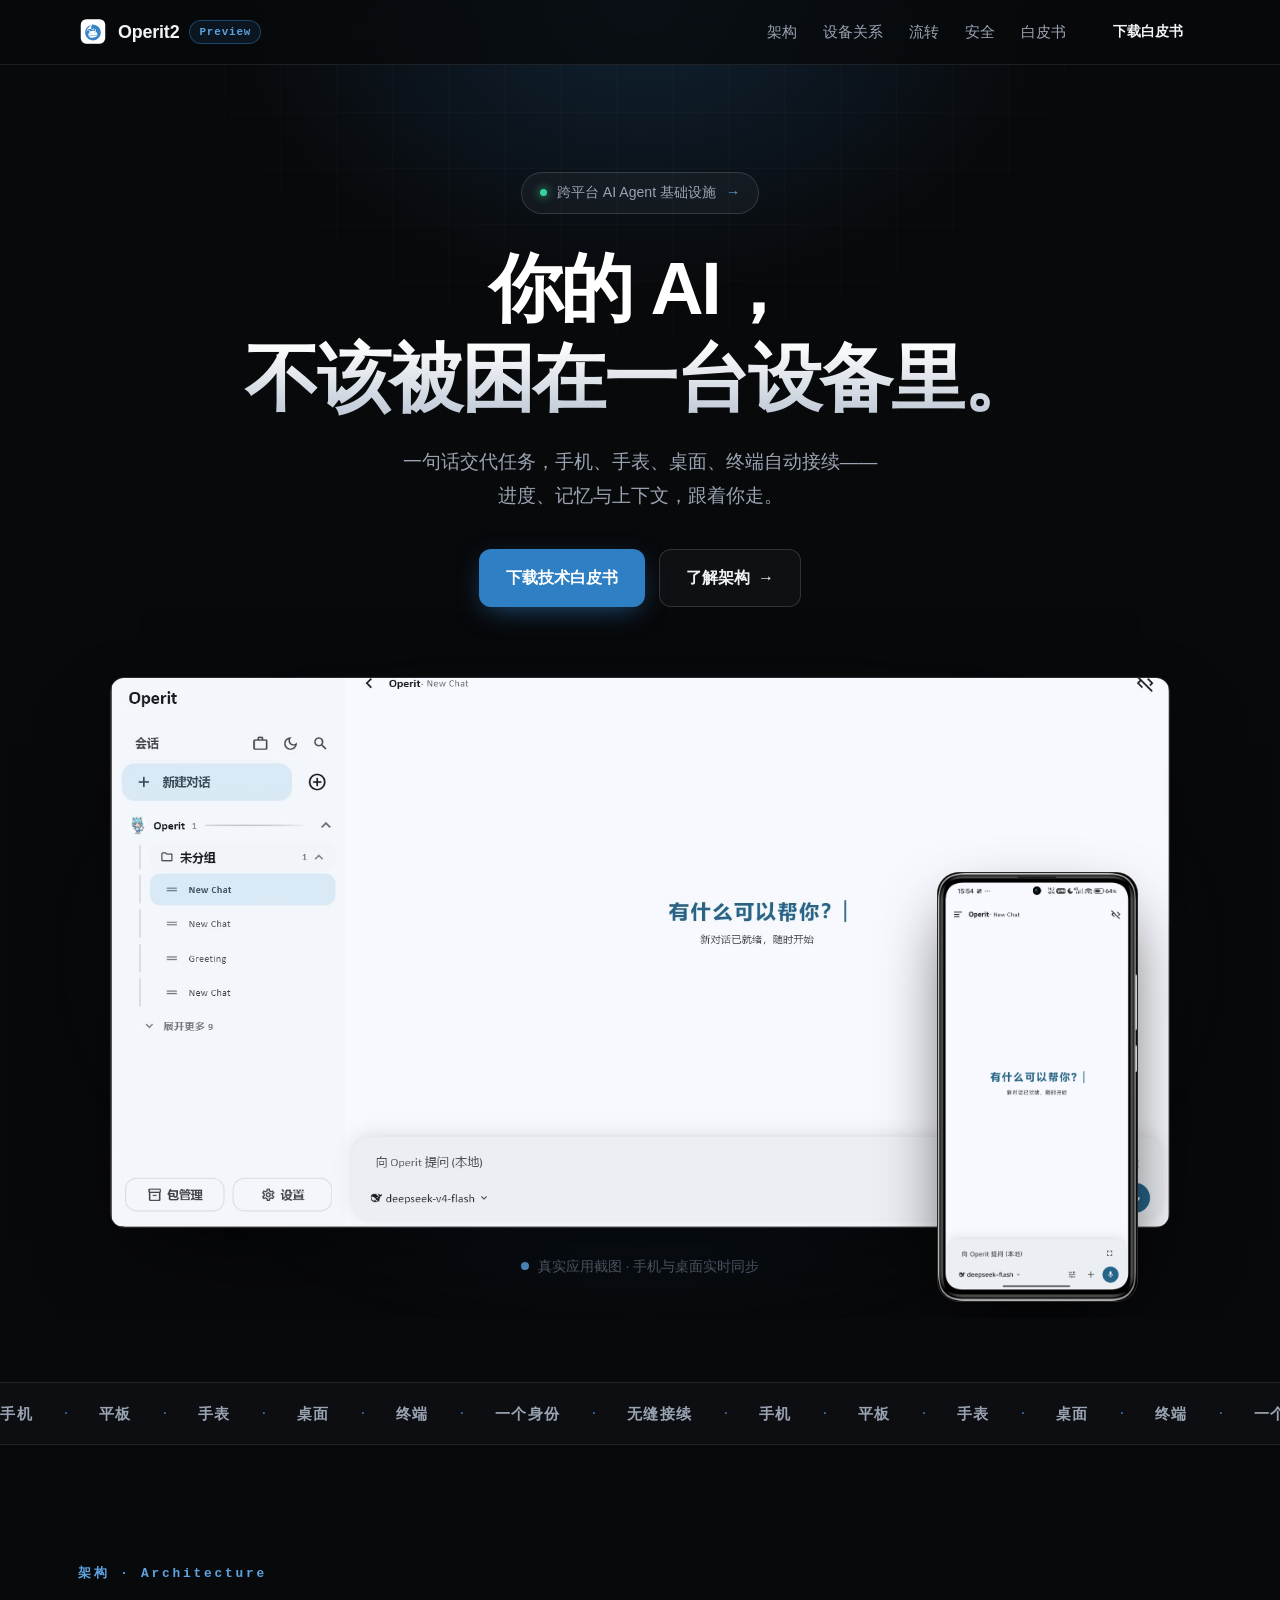
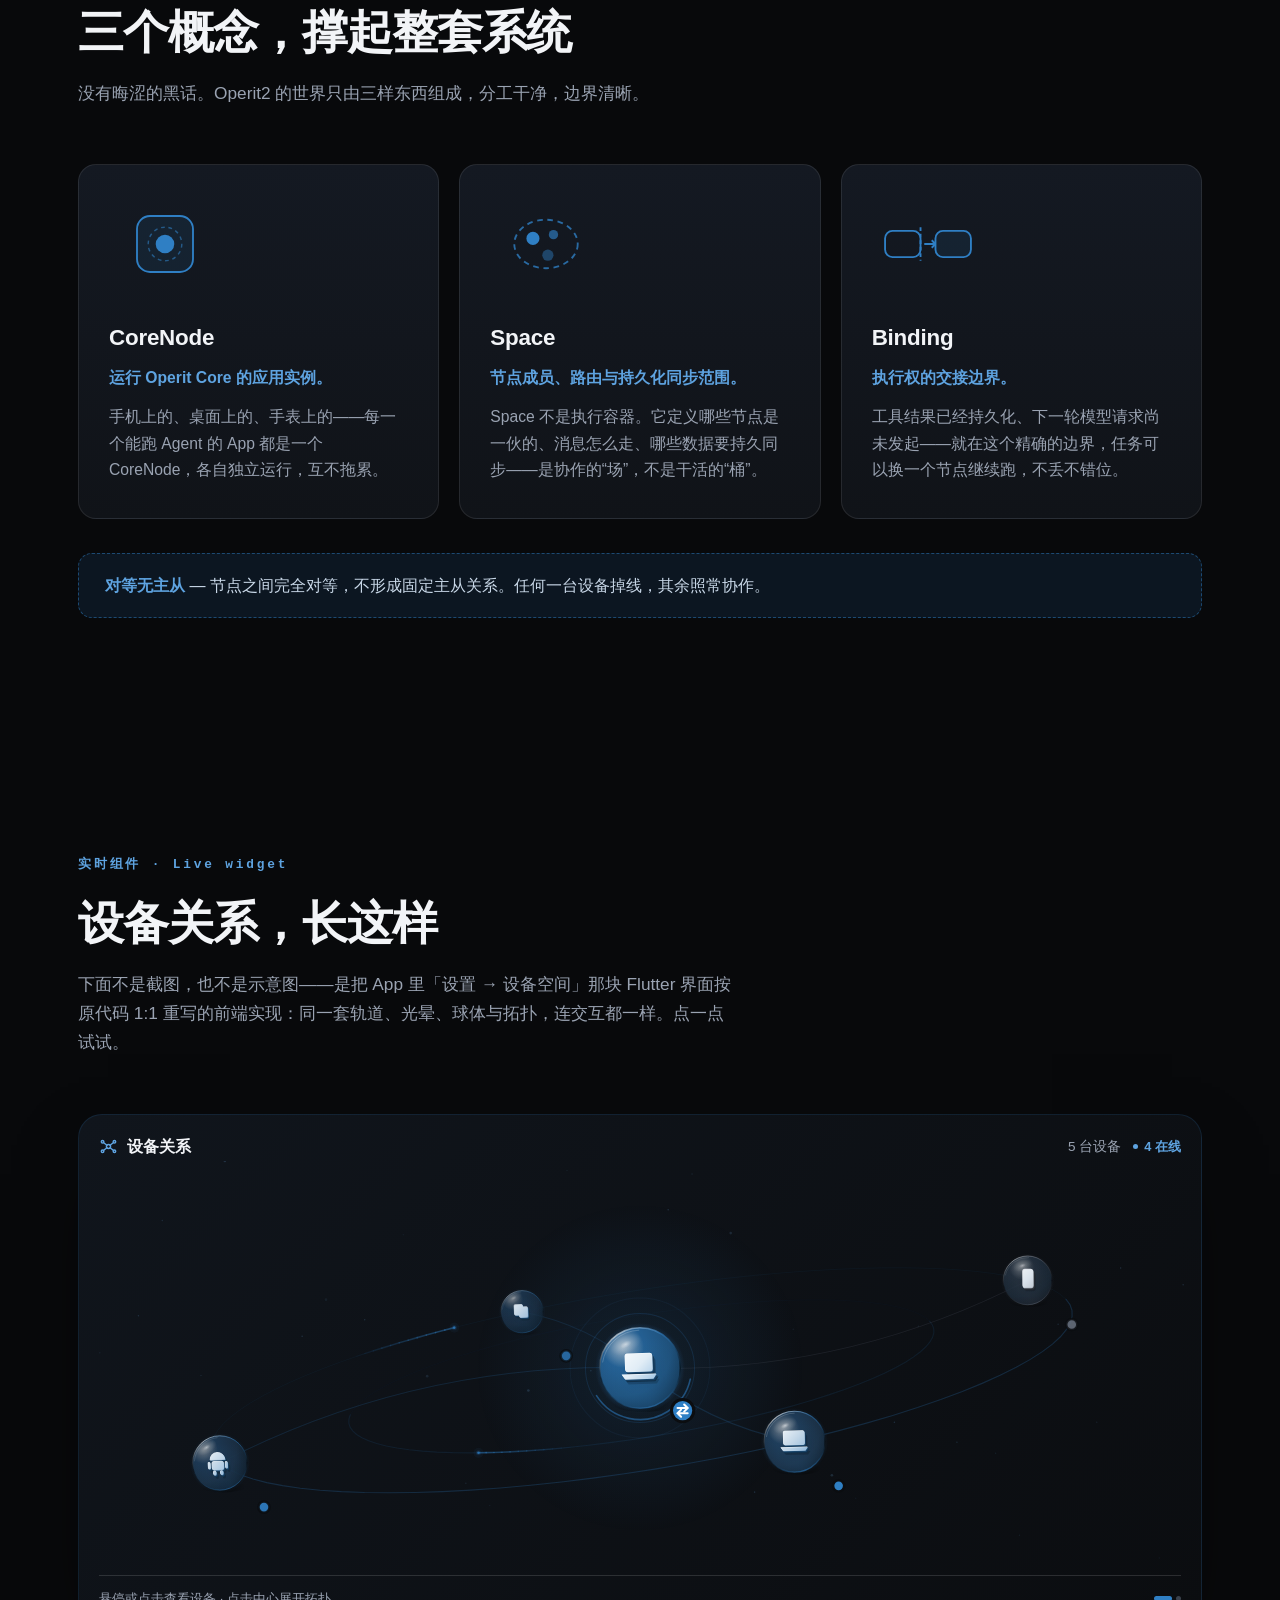
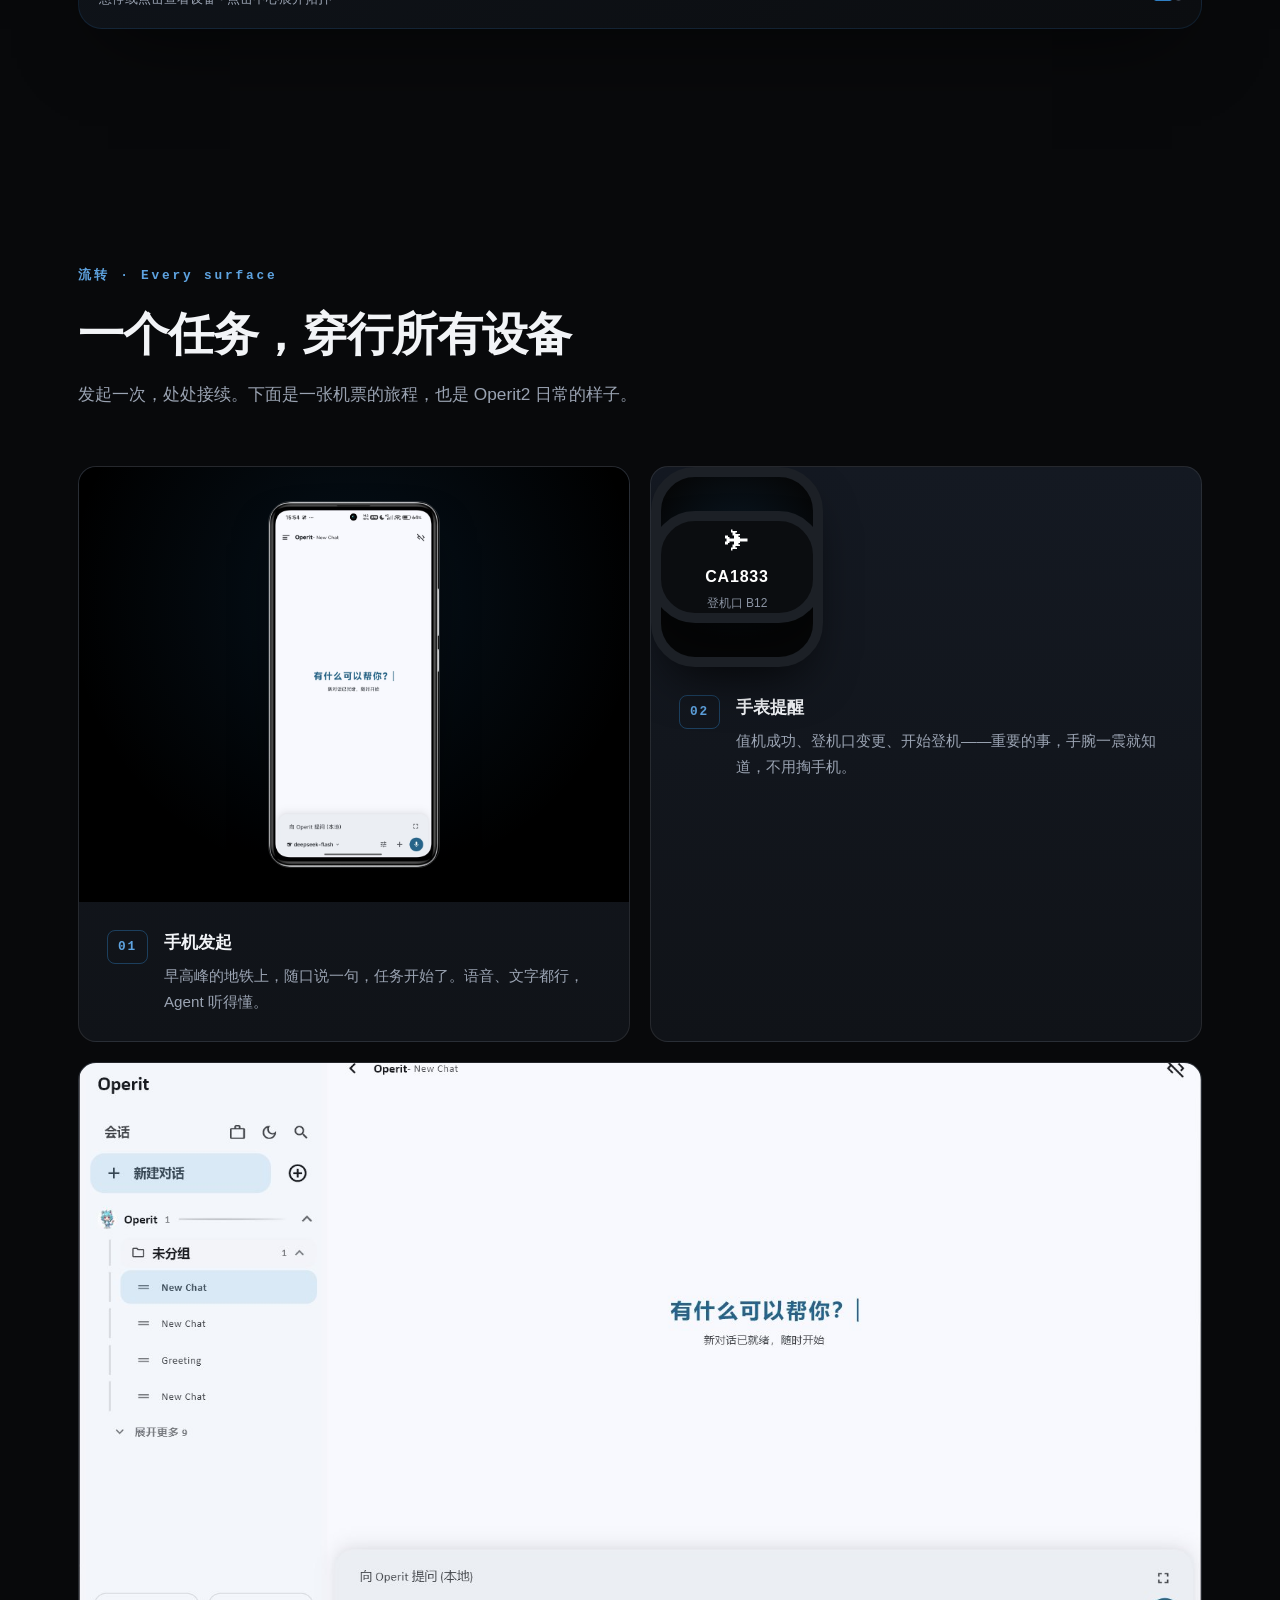
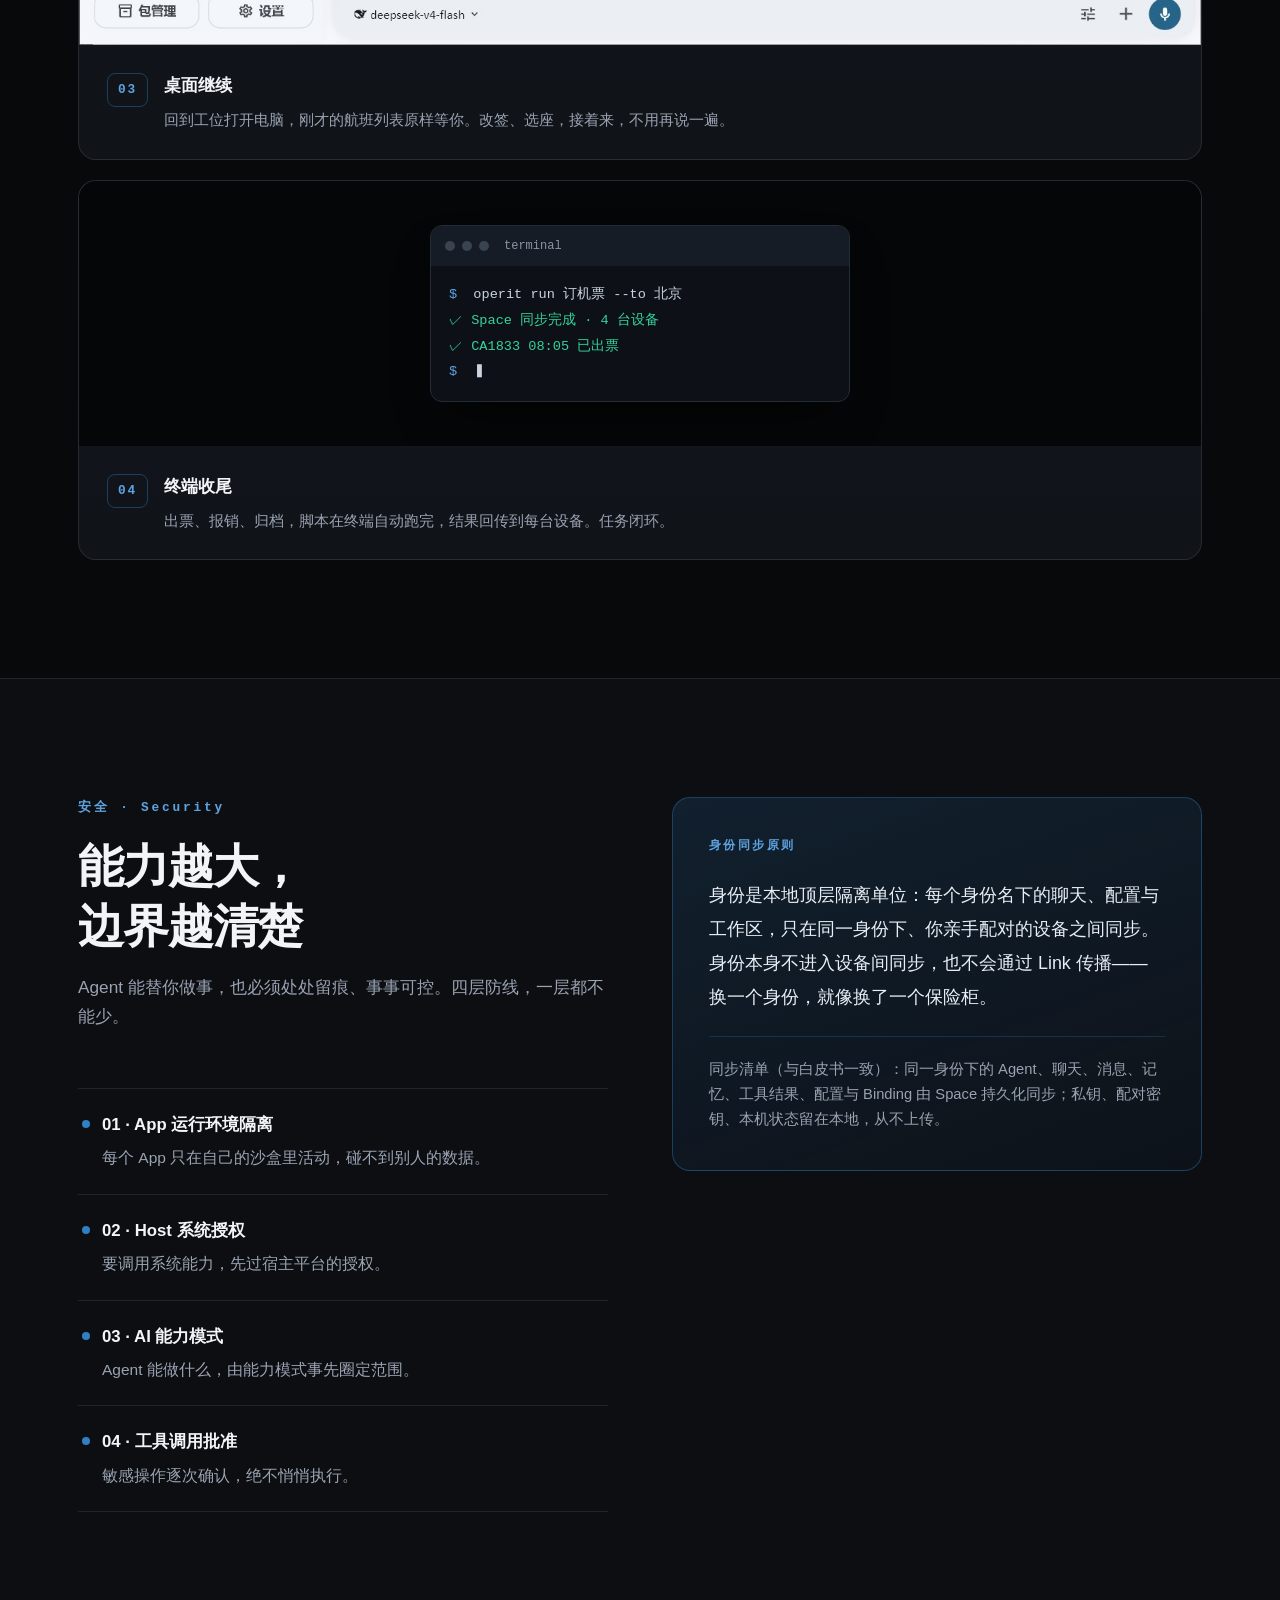
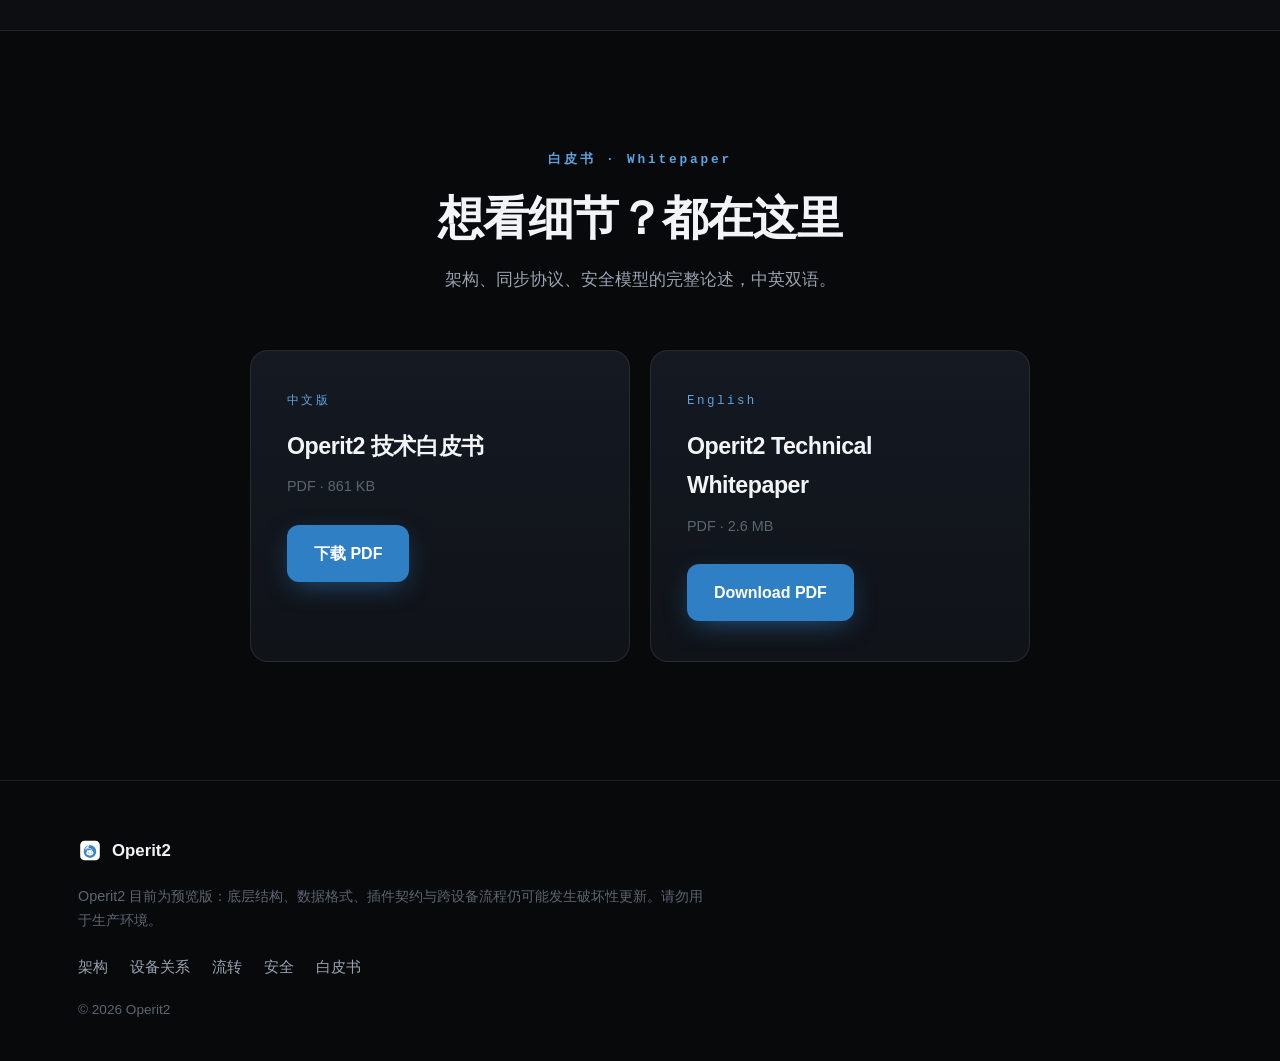
==== commit d4a4234d: "设备关系实时组件：按 DeviceSpaceGraph Dart 原代码 1:1 重写 Canvas 实现，不依赖任何图片" ====
--- a/index.html
+++ b/index.html
@@ -18,7 +18,7 @@
       <b>Operit2</b><span class="pill">Preview</span>
     </a>
     <nav class="nav-links">
-      <a href="#arch">架构</a><a href="#flow">流转</a><a href="#security">安全</a><a href="#whitepaper">白皮书</a>
+      <a href="#arch">架构</a><a href="#devices">设备关系</a><a href="#flow">流转</a><a href="#security">安全</a><a href="#whitepaper">白皮书</a>
     </nav>
     <a class="btn btn-sm" href="assets/docs/Operit2技术白皮书.pdf" download>下载白皮书</a>
   </div>
@@ -95,6 +95,39 @@
   </div>
 </section>
 
+<!-- ============ DEVICE GRAPH ============ -->
+<section class="section" id="devices">
+  <div class="wrap">
+    <p class="eyebrow reveal">实时组件 · Live widget</p>
+    <h2 class="reveal">设备关系，长这样</h2>
+    <p class="sub reveal">下面不是截图，也不是示意图——是把 App 里「设置 → 设备空间」那块 Flutter 界面按原代码 1:1 重写的前端实现：同一套轨道、光晕、球体与拓扑，连交互都一样。点一点试试。</p>
+    <div class="graph-card reveal" id="deviceGraph">
+      <div class="graph-head">
+        <div class="graph-title">
+          <svg class="hub" viewBox="0 0 24 24" width="19" height="19" fill="none" stroke="currentColor" stroke-width="1.8" stroke-linecap="round" aria-hidden="true"><circle cx="12" cy="12" r="2.6"/><circle cx="4.5" cy="6" r="1.6"/><circle cx="19.5" cy="6" r="1.6"/><circle cx="4.5" cy="18" r="1.6"/><circle cx="19.5" cy="18" r="1.6"/><path d="M6 7.2 10 10.4M18 7.2 14 10.4M6 16.8 10 13.6M18 16.8 14 13.6"/></svg>
+          <span class="graph-title-txt">设备关系</span>
+        </div>
+        <div class="graph-stats">
+          <span class="graph-count">5 台设备</span>
+          <span class="online-pill"><i></i><span class="graph-online-n">4 在线</span></span>
+        </div>
+      </div>
+      <div class="graph-stage">
+        <canvas></canvas>
+        <div class="graph-nodes"></div>
+      </div>
+      <div class="graph-foot">
+        <div class="divider"></div>
+        <div class="foot-row">
+          <span class="graph-hint">悬停或点击查看设备 · 点击中心展开拓扑</span>
+          <span class="mode-dots" aria-hidden="true"><i class="on"></i><i></i></span>
+        </div>
+      </div>
+      <div class="graph-details" hidden></div>
+    </div>
+  </div>
+</section>
+
 <!-- ============ FLOW ============ -->
 <section class="section" id="flow">
   <div class="wrap">
@@ -174,11 +207,12 @@
   <div class="wrap">
     <div class="foot-brand"><img src="assets/img/operit-logo.svg" alt="" width="24" height="24"><b>Operit2</b></div>
     <p class="disclaimer">Operit2 目前为预览版：底层结构、数据格式、插件契约与跨设备流程仍可能发生破坏性更新。请勿用于生产环境。</p>
-    <nav class="foot-links"><a href="#arch">架构</a><a href="#flow">流转</a><a href="#security">安全</a><a href="#whitepaper">白皮书</a></nav>
+    <nav class="foot-links"><a href="#arch">架构</a><a href="#devices">设备关系</a><a href="#flow">流转</a><a href="#security">安全</a><a href="#whitepaper">白皮书</a></nav>
     <p class="copy">© 2026 Operit2</p>
   </div>
 </footer>
 
+<script src="assets/js/device-graph.js"></script>
 <script src="assets/js/main.js"></script>
 </body>
 </html>
--- a/assets/css/style.css
+++ b/assets/css/style.css
@@ -196,3 +196,46 @@
   .reveal{opacity:1;transform:none}
   html{scroll-behavior:auto}
 }
+
+/* ---------- 设备关系实时组件(对 DeviceSpaceGraph) ---------- */
+.graph-card{background:linear-gradient(135deg,#10151C,#0B0D10);border:1px solid rgba(47,127,196,.16);
+  border-radius:24px;overflow:hidden;box-shadow:0 30px 80px -30px rgba(0,0,0,.7)}
+.graph-head{display:flex;justify-content:space-between;align-items:center;gap:12px;padding:18px 20px 0;flex-wrap:wrap}
+.graph-title{display:flex;align-items:center;gap:9px;font-weight:700;font-size:1.02rem}
+.graph-title .hub{color:var(--brand-hi);transition:transform .3s}
+.graph-card.topo .graph-title .hub{transform:rotate(90deg)}
+.graph-stats{display:flex;align-items:center;gap:12px;color:var(--muted);font-size:.85rem}
+.online-pill{display:flex;align-items:center;gap:6px;color:var(--brand-hi);font-size:.8rem;font-weight:600}
+.online-pill i{width:5px;height:5px;border-radius:50%;background:var(--brand-hi)}
+.graph-stage{position:relative}
+.graph-stage canvas{display:block;width:100%}
+.graph-nodes{position:absolute;inset:0}
+.gnode{position:absolute;left:0;top:0;border-radius:50%;background:transparent;border:0;cursor:pointer;padding:0}
+.gnode:focus-visible{outline:2px solid var(--brand-hi);outline-offset:3px}
+.graph-foot{padding:0 20px 18px}
+.graph-foot .divider{height:1px;background:rgba(255,255,255,.13);margin-bottom:12px}
+.foot-row{display:flex;align-items:center;gap:10px;color:var(--muted);font-size:.82rem}
+.mode-dots{margin-left:auto;display:flex;gap:4px;align-items:center}
+.mode-dots i{height:5px;width:5px;border-radius:5px;background:#3A414C;transition:all .3s}
+.mode-dots i.on{width:18px;background:var(--brand)}
+.graph-details{margin:0 12px 12px;padding:12px 14px 14px;background:#161B23;
+  border:1px solid rgba(47,127,196,.20);border-radius:18px}
+.gd-row{display:flex;align-items:center;gap:10px}
+.gd-ic{display:flex;color:var(--brand-hi)}
+.gd-main{flex:1;min-width:0}
+.gd-main b{display:block;font-size:.95rem}
+.gd-main small{color:var(--muted);font-size:.78rem}
+.gd-iconbtn{display:flex;align-items:center;justify-content:center;width:34px;height:34px;border-radius:50%;
+  border:0;background:transparent;color:var(--muted);cursor:pointer}
+.gd-iconbtn:hover{background:rgba(255,255,255,.06);color:var(--ink)}
+.gd-danger{color:var(--brand-hi)}
+.gd-danger.armed{color:#fff;background:#B34040}
+.gd-empty{color:var(--muted);font-size:.85rem;margin-top:8px}
+.gd-edge{margin-top:9px}
+.gd-edge p{font-size:.88rem;margin:0}
+.gd-edge small{color:var(--muted);font-size:.78rem}
+@media (max-width:640px){
+  .graph-head{padding:14px 14px 0}
+  .graph-foot{padding:0 14px 14px}
+  .graph-details{margin:0 8px 8px}
+}
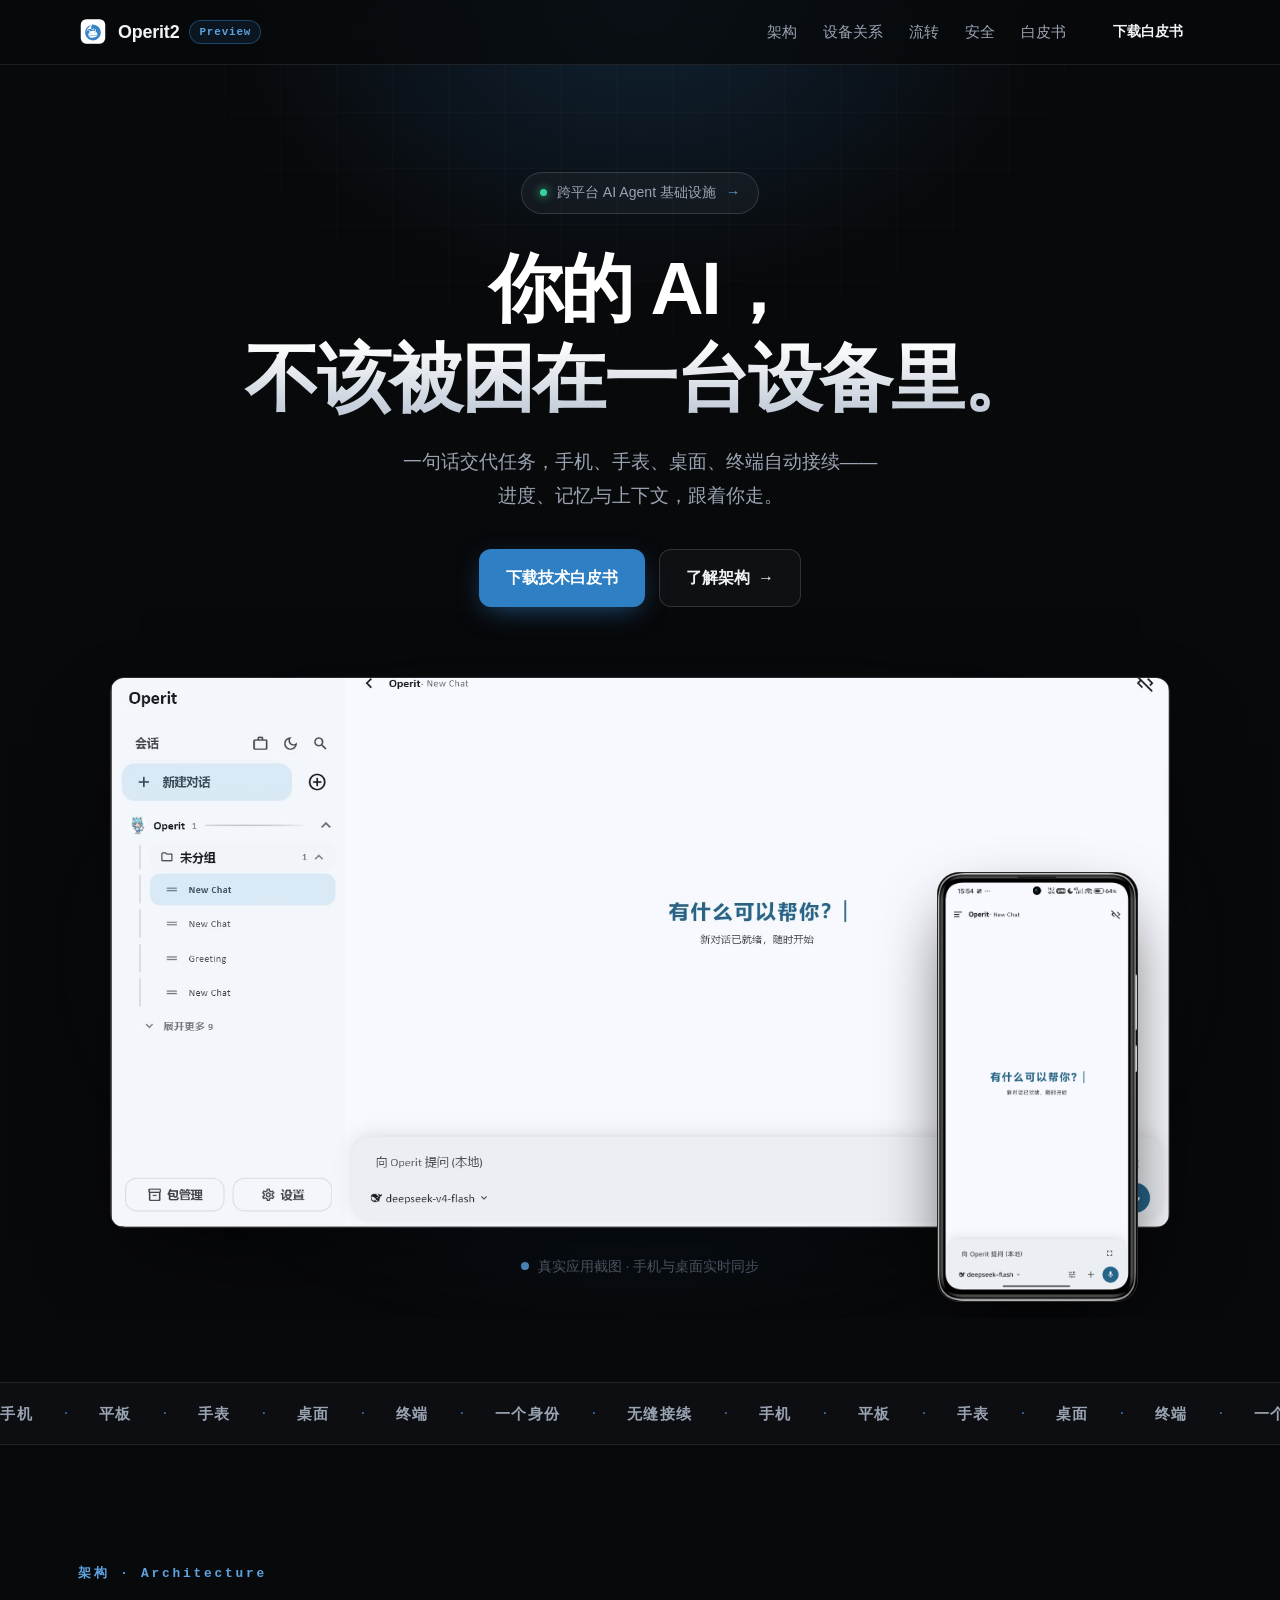
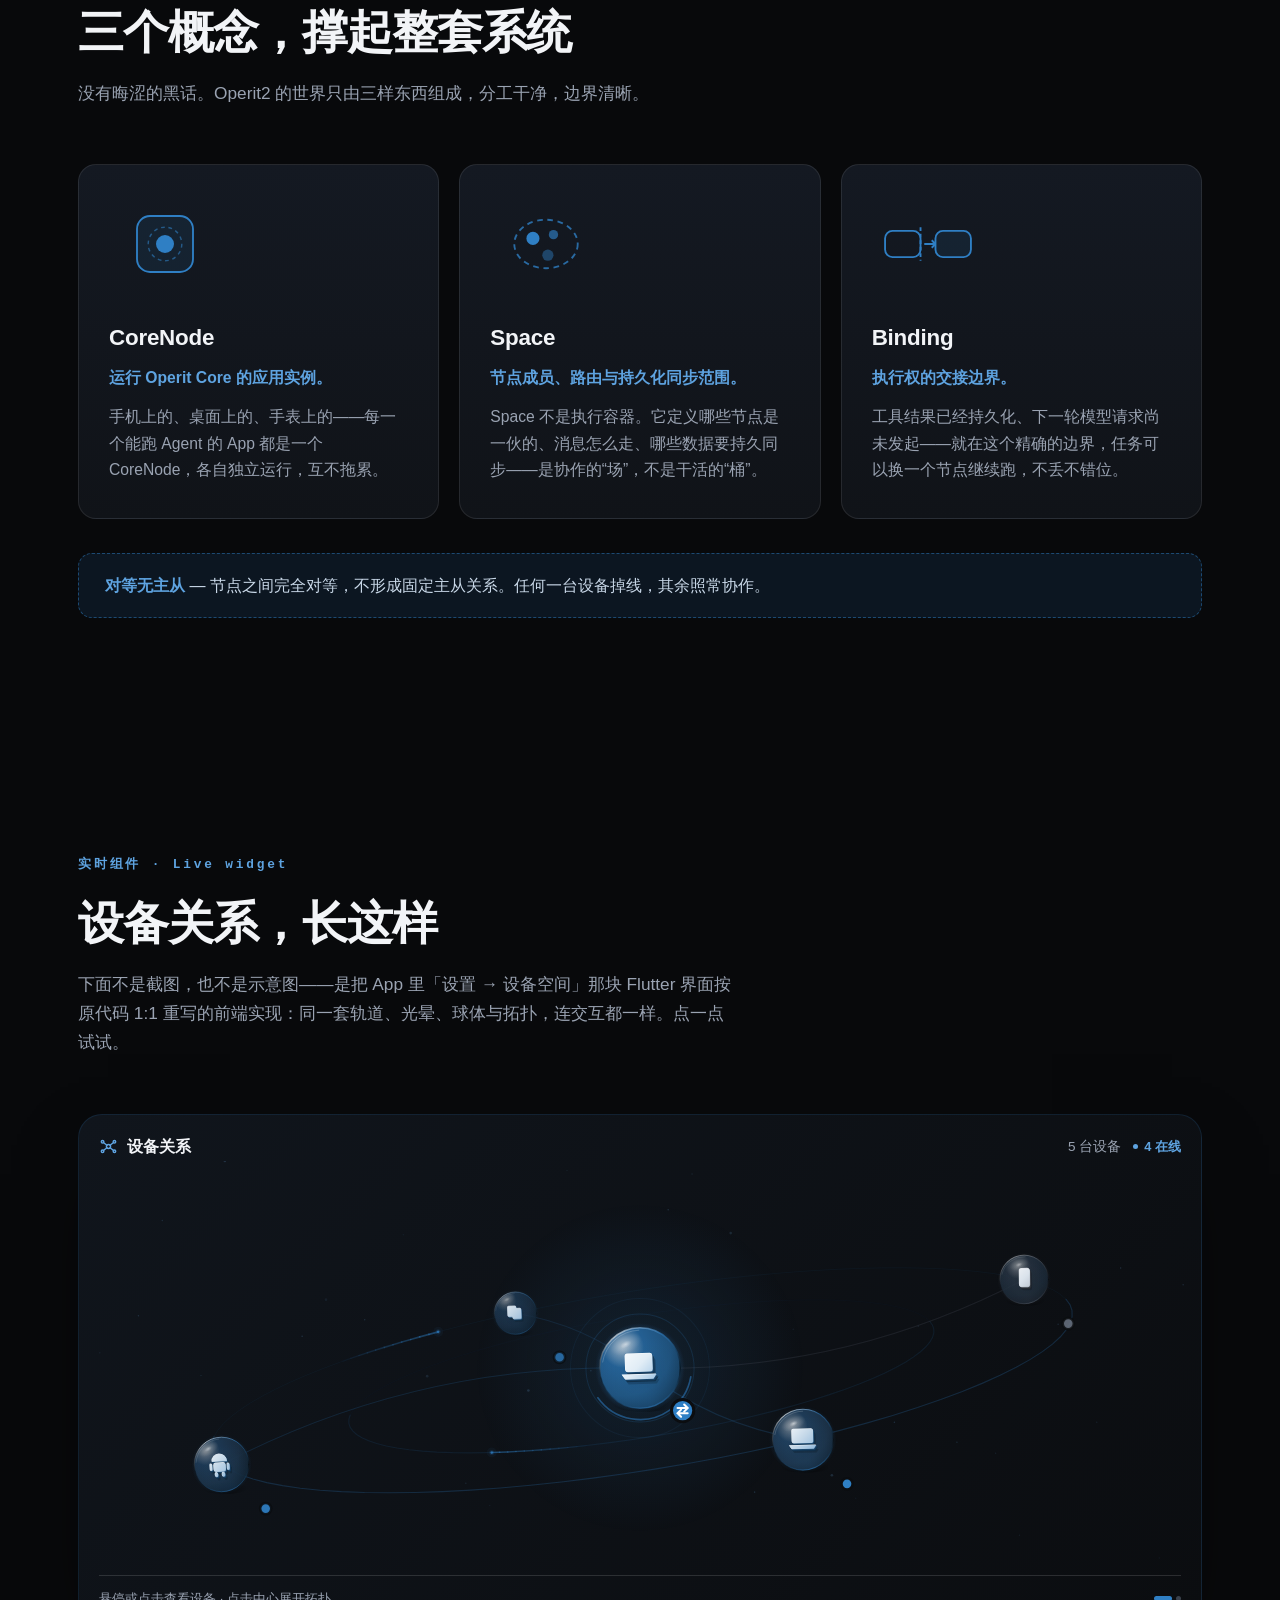
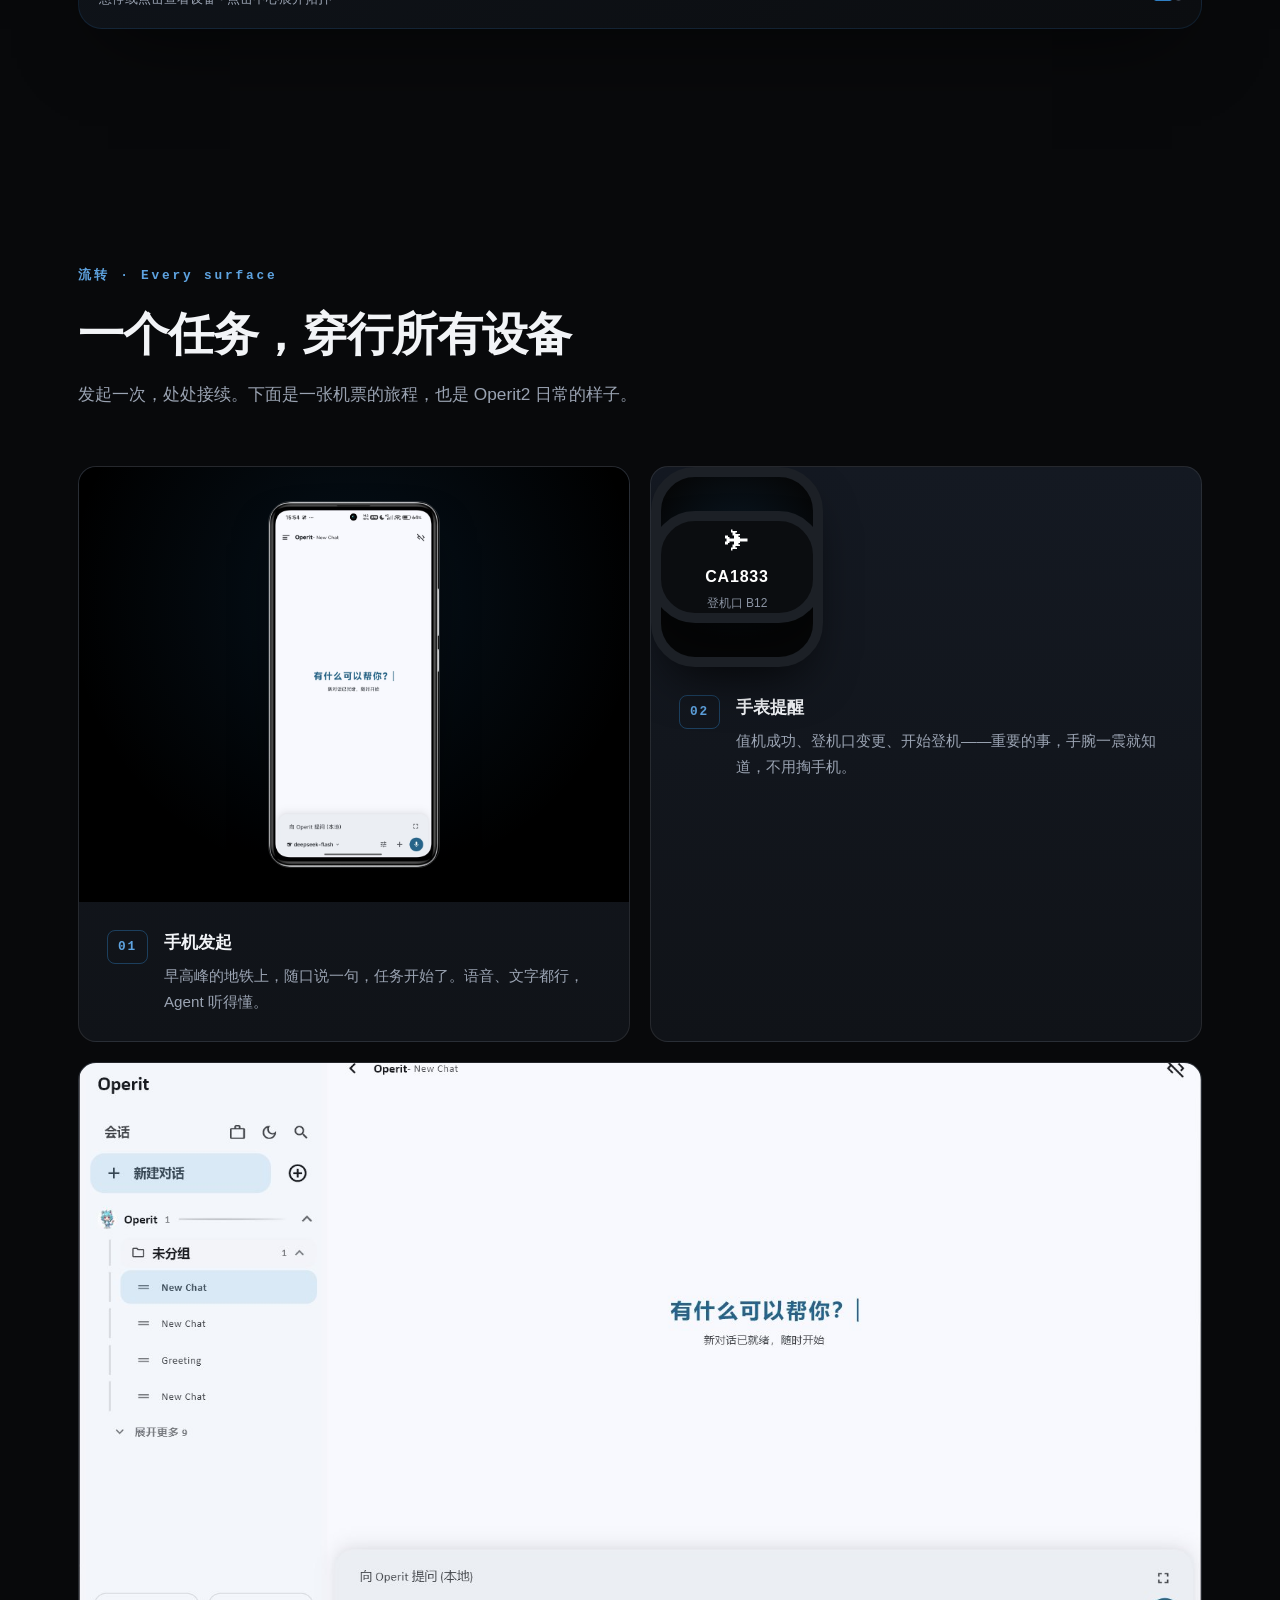
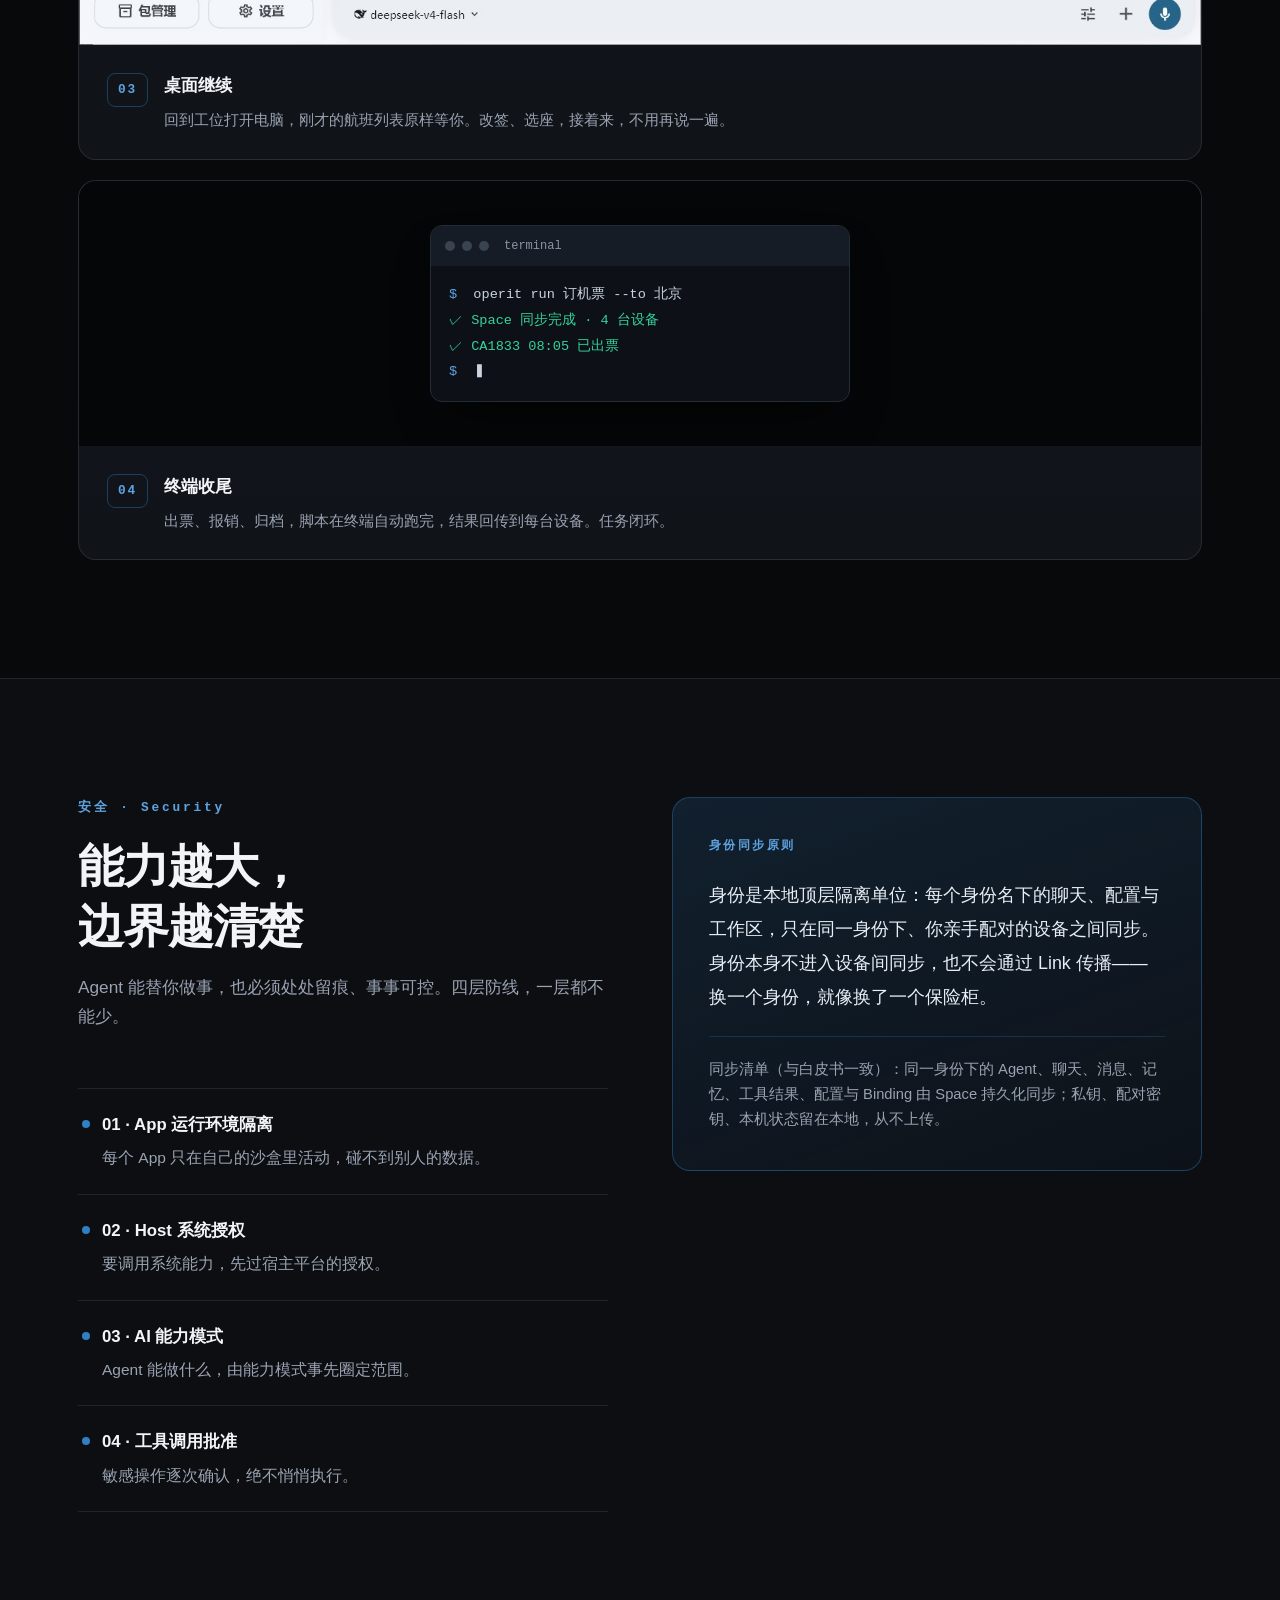
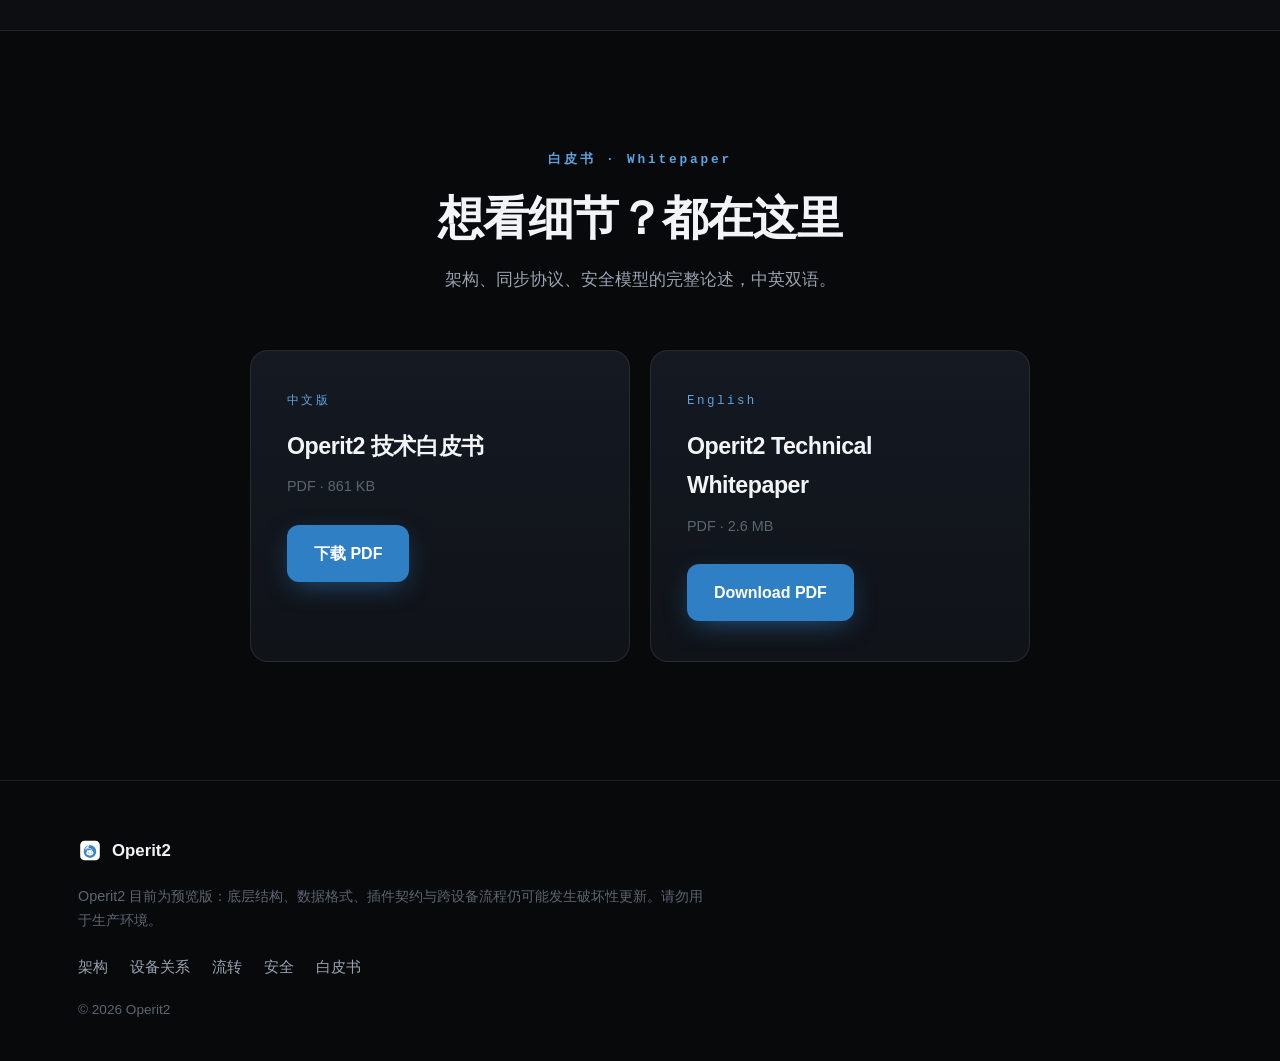
==== commit 6e94a222: "给 device-graph.js 加版本参数，绕开浏览器对 404 的缓存" ====
--- a/index.html
+++ b/index.html
@@ -212,7 +212,7 @@
   </div>
 </footer>
 
-<script src="assets/js/device-graph.js"></script>
+<script src="assets/js/device-graph.js?v=20260929a"></script>
 <script src="assets/js/main.js"></script>
 </body>
 </html>
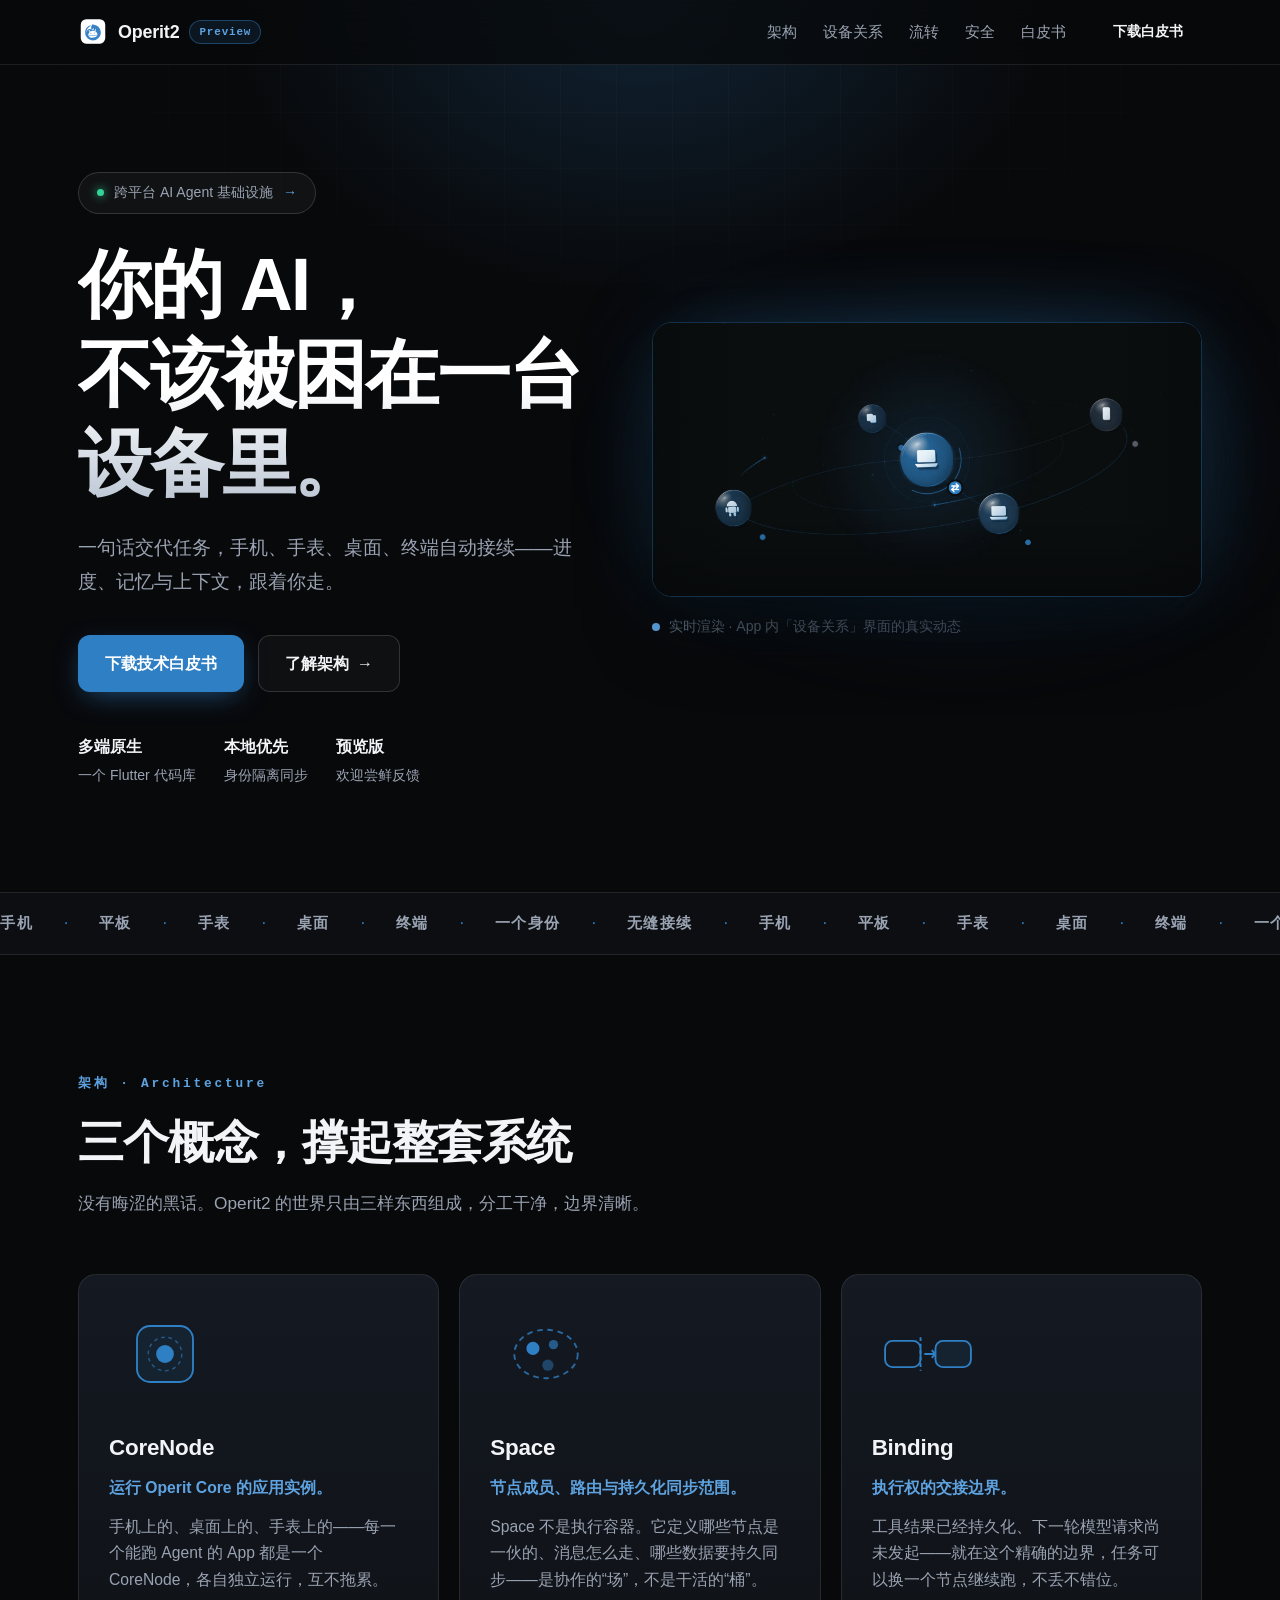
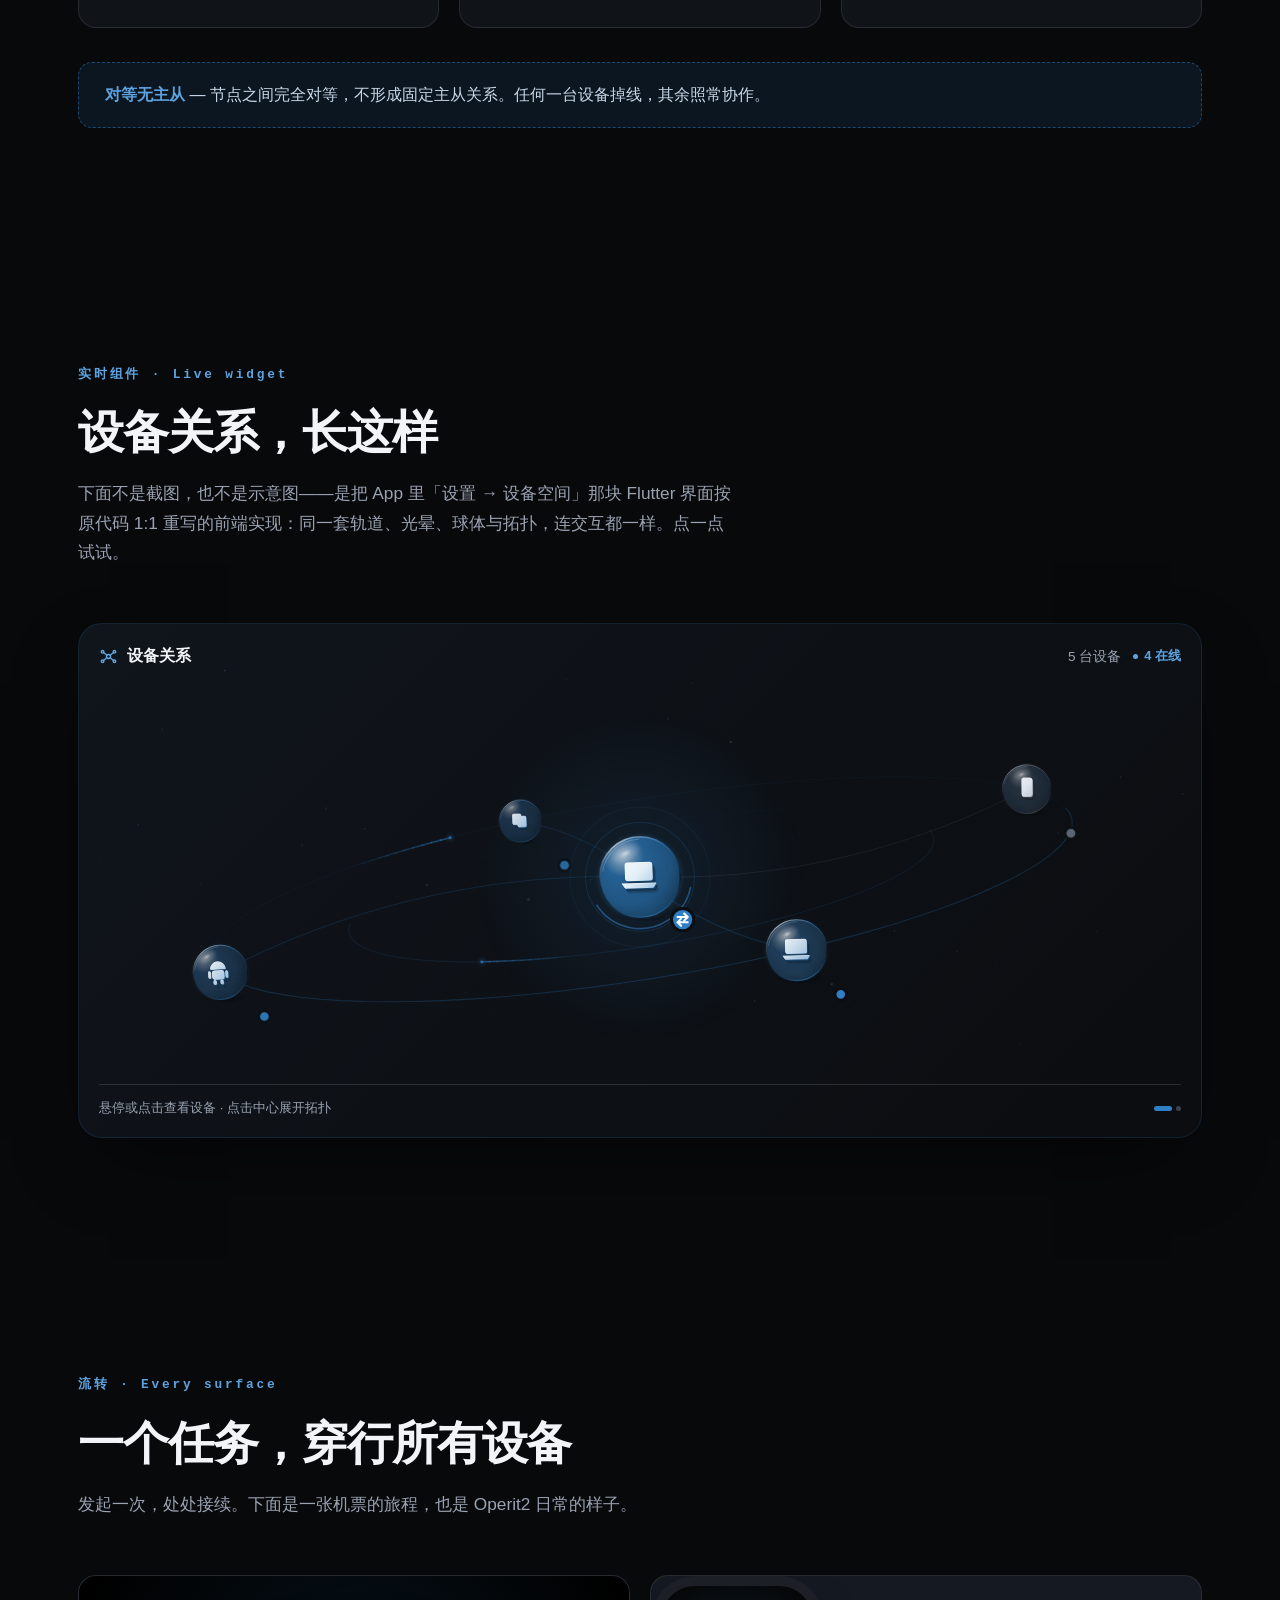
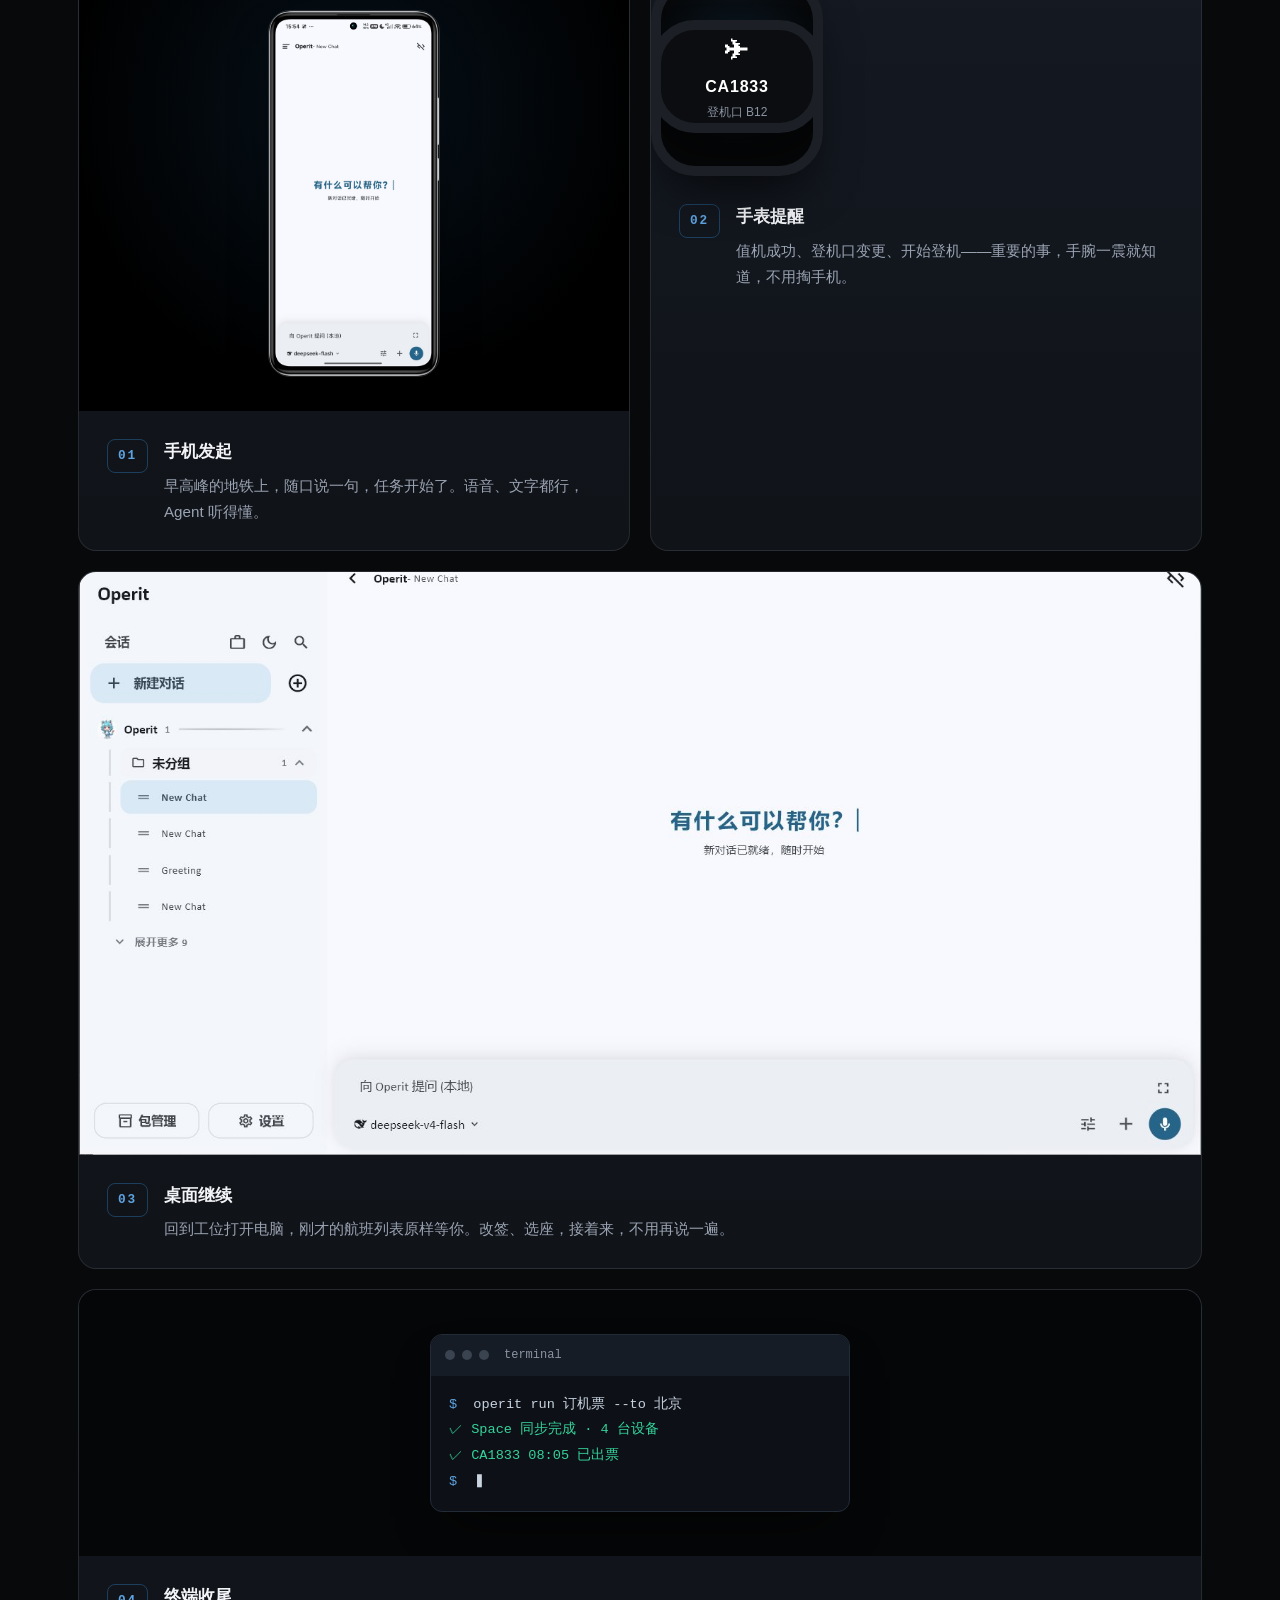
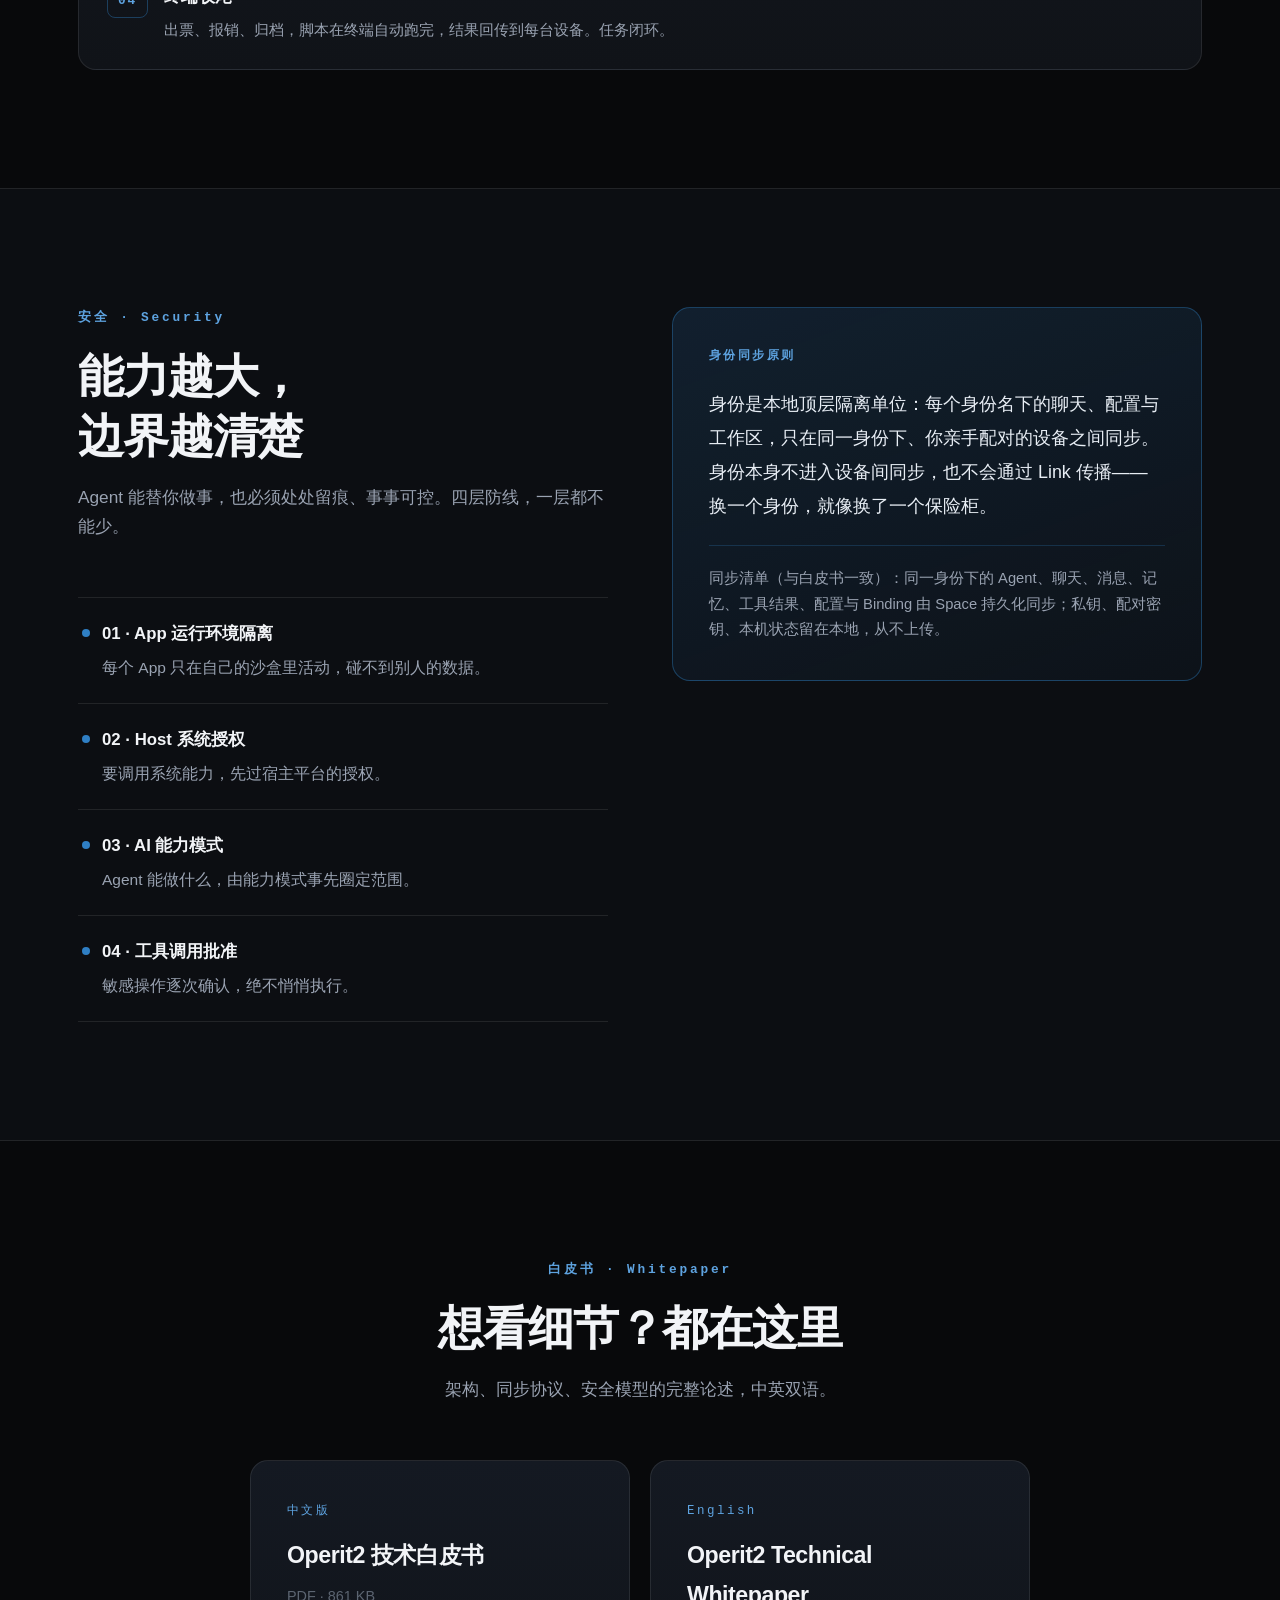
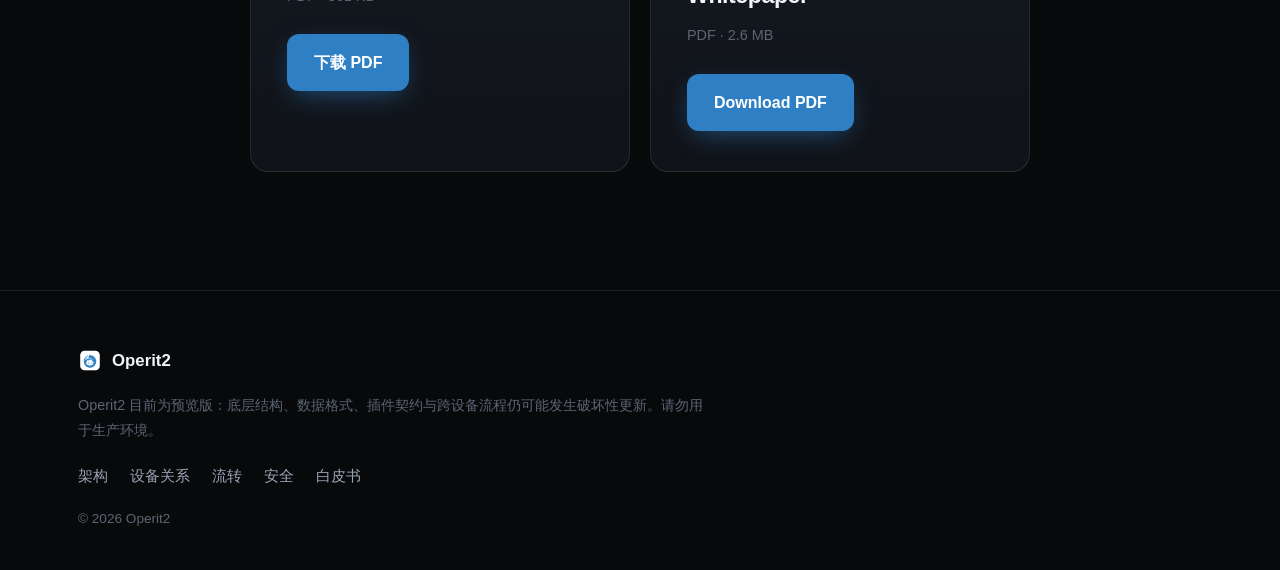
==== commit 9549520a: "新封面：左文右视频，视频为 DeviceSpaceGraph 代码逐帧渲染的 8 秒无缝循环" ====
--- a/index.html
+++ b/index.html
@@ -29,19 +29,30 @@
 <section class="hero">
   <div class="hero-bg" aria-hidden="true"><div class="beam"></div><div class="grid"></div></div>
   <div class="wrap hero-in">
-    <a class="announce reveal" href="#flow"><span class="dot"></span>跨平台 AI Agent 基础设施<span class="arr">→</span></a>
-    <h1 class="reveal">你的 AI，<br>不该被困在一台设备里。</h1>
-    <p class="lede reveal">一句话交代任务，手机、手表、桌面、终端自动接续——<br class="br-d">进度、记忆与上下文，跟着你走。</p>
-    <div class="cta-row reveal">
-      <a class="btn btn-primary" href="assets/docs/Operit2技术白皮书.pdf" download>下载技术白皮书</a>
-      <a class="btn btn-ghost" href="#arch">了解架构<span>→</span></a>
-    </div>
-    <figure class="hero-shot reveal">
-      <div class="shot-glow" aria-hidden="true"></div>
-      <div class="shot-frame"><img class="shot-main" src="assets/img/app-desktop.jpg" alt="Operit 桌面端应用真实界面" fetchpriority="high"></div>
-      <img class="shot-phone" src="assets/img/app-mobile.png" alt="Operit 手机端应用真实界面" fetchpriority="high">
-      <figcaption class="shot-cap"><span class="pulse"></span>真实应用截图 · 手机与桌面实时同步</figcaption>
-    </figure>
+    <div class="hero-copy">
+      <a class="announce reveal" href="#flow"><span class="dot"></span>跨平台 AI Agent 基础设施<span class="arr">→</span></a>
+      <h1 class="reveal">你的 AI，<br>不该被困在一台设备里。</h1>
+      <p class="lede reveal">一句话交代任务，手机、手表、桌面、终端自动接续——进度、记忆与上下文，跟着你走。</p>
+      <div class="cta-row reveal">
+        <a class="btn btn-primary" href="assets/docs/Operit2技术白皮书.pdf" download>下载技术白皮书</a>
+        <a class="btn btn-ghost" href="#arch">了解架构<span>→</span></a>
+      </div>
+      <ul class="hero-points reveal">
+        <li><b>多端原生</b>一个 Flutter 代码库</li>
+        <li><b>本地优先</b>身份隔离同步</li>
+        <li><b>预览版</b>欢迎尝鲜反馈</li>
+      </ul>
+    </div>
+    <div class="hero-visual reveal">
+      <div class="hv-glow" aria-hidden="true"></div>
+      <div class="hv-frame">
+        <video autoplay muted loop playsinline preload="auto" poster="assets/video/hero-poster.jpg">
+          <source src="assets/video/hero-loop.mp4" type="video/mp4">
+        </video>
+        <div class="hv-shade" aria-hidden="true"></div>
+      </div>
+      <p class="hv-cap"><span class="pulse"></span>实时渲染 · App 内「设备关系」界面的真实动态</p>
+    </div>
   </div>
 </section>
 
--- a/assets/css/style.css
+++ b/assets/css/style.css
@@ -59,20 +59,25 @@
 .lede{color:var(--muted);font-size:1.18rem;line-height:1.8;margin-bottom:36px}
 .cta-row{display:flex;gap:14px;justify-content:center;flex-wrap:wrap;margin-bottom:70px}
 
-/* 巨型截图 */
-.hero-shot{position:relative;margin:0 auto;max-width:1060px}
-.shot-glow{position:absolute;inset:6% -4% -8% -4%;z-index:0;
-  background:radial-gradient(ellipse at 50% 40%,rgba(47,127,196,.30),transparent 70%);filter:blur(30px)}
-.shot-frame{position:relative;z-index:1;overflow:hidden;border-radius:14px;border:1px solid var(--line2);box-shadow:var(--shadow)}
-.shot-main{display:block;width:100%;margin-top:-4.4%}
-.shot-phone{position:absolute;z-index:2;right:3%;bottom:-4%;width:19%;border-radius:22px;
-  border:1px solid rgba(255,255,255,.16);box-shadow:0 30px 70px -18px rgba(0,0,0,.8);background:#000;
-  animation:floaty 7s ease-in-out infinite}
-@keyframes floaty{0%,100%{translate:0 0}50%{translate:0 -12px}}
-.shot-cap{display:flex;align-items:center;justify-content:center;gap:9px;margin-top:26px;color:var(--faint);font-size:.9rem}
-.pulse{width:8px;height:8px;border-radius:50%;background:var(--brand-hi);animation:pulse 1.8s infinite}
-@keyframes pulse{0%{box-shadow:0 0 0 0 rgba(94,163,224,.5)}70%{box-shadow:0 0 0 9px transparent}100%{box-shadow:0 0 0 0 transparent}}
-
+/* ---------- 新封面:左文右视频 ---------- */
+.hero{text-align:left}
+.hero-in{display:grid;grid-template-columns:1fr 1.08fr;gap:64px;align-items:center}
+.hero-copy .announce{margin-bottom:26px}
+.cta-row{justify-content:flex-start;margin-bottom:42px}
+.hero-points{list-style:none;display:flex;gap:28px;flex-wrap:wrap;margin:0;padding:0}
+.hero-points li{font-size:.88rem;color:var(--muted)}
+.hero-points b{display:block;color:var(--ink);font-size:.98rem;margin-bottom:3px}
+.hero-visual{position:relative;min-width:0}
+.hv-glow{position:absolute;inset:-8% -10%;z-index:0;
+  background:radial-gradient(ellipse at 55% 45%,rgba(47,127,196,.38),rgba(47,127,196,.08) 45%,transparent 70%);filter:blur(36px)}
+.hv-frame{position:relative;z-index:1;border-radius:20px;overflow:hidden;
+  border:1px solid rgba(47,127,196,.35);
+  box-shadow:0 40px 90px -30px rgba(0,0,0,.85),0 0 90px -18px rgba(47,127,196,.4)}
+.hv-frame video{display:block;width:100%;height:auto;background:#0B0D10}
+.hv-shade{position:absolute;inset:0;pointer-events:none;
+  background:linear-gradient(180deg,transparent 72%,rgba(5,6,8,.5)),
+             linear-gradient(90deg,rgba(5,6,8,.3),transparent 16%,transparent 84%,rgba(5,6,8,.3))}
+.hv-cap{display:flex;align-items:center;gap:9px;margin-top:18px;color:var(--faint);font-size:.88rem}
 /* ---------- 跑马灯 ---------- */
 .marquee{margin-top:64px;border-top:1px solid var(--line);border-bottom:1px solid var(--line);
   background:var(--bg2);overflow:hidden;white-space:nowrap}
@@ -171,6 +176,8 @@
 
 /* ---------- 响应式 ---------- */
 @media (max-width:1020px){
+  .hero-in{grid-template-columns:1fr;gap:44px}
+  .hero{padding-top:140px}
   .sec-grid{grid-template-columns:1fr;gap:48px}
   .quote-card{position:static}
   .bento{grid-template-columns:1fr}
@@ -239,3 +246,5 @@
   .graph-foot{padding:0 14px 14px}
   .graph-details{margin:0 8px 8px}
 }
+.pulse{width:8px;height:8px;border-radius:50%;background:var(--brand-hi);animation:pulse 1.8s infinite;flex:none}
+@keyframes pulse{0%{box-shadow:0 0 0 0 rgba(94,163,224,.5)}70%{box-shadow:0 0 0 9px transparent}100%{box-shadow:0 0 0 0 transparent}}
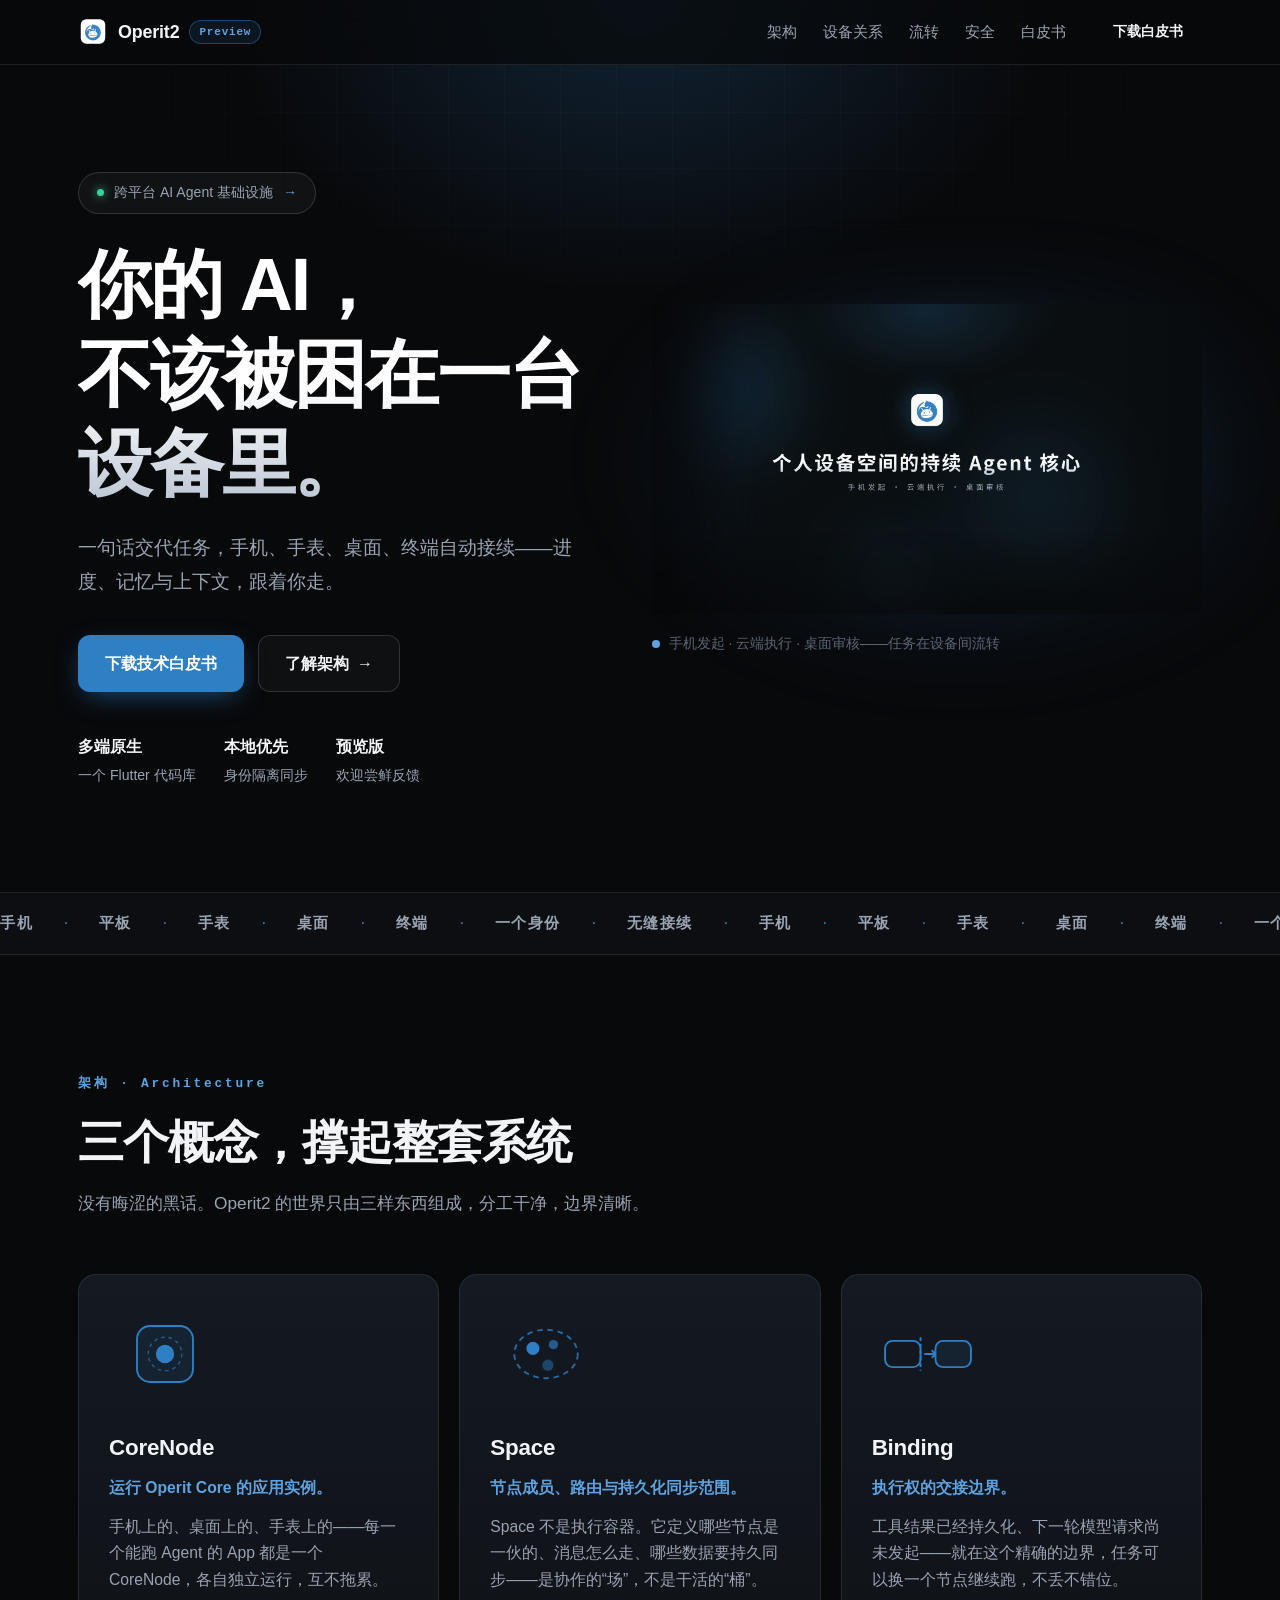
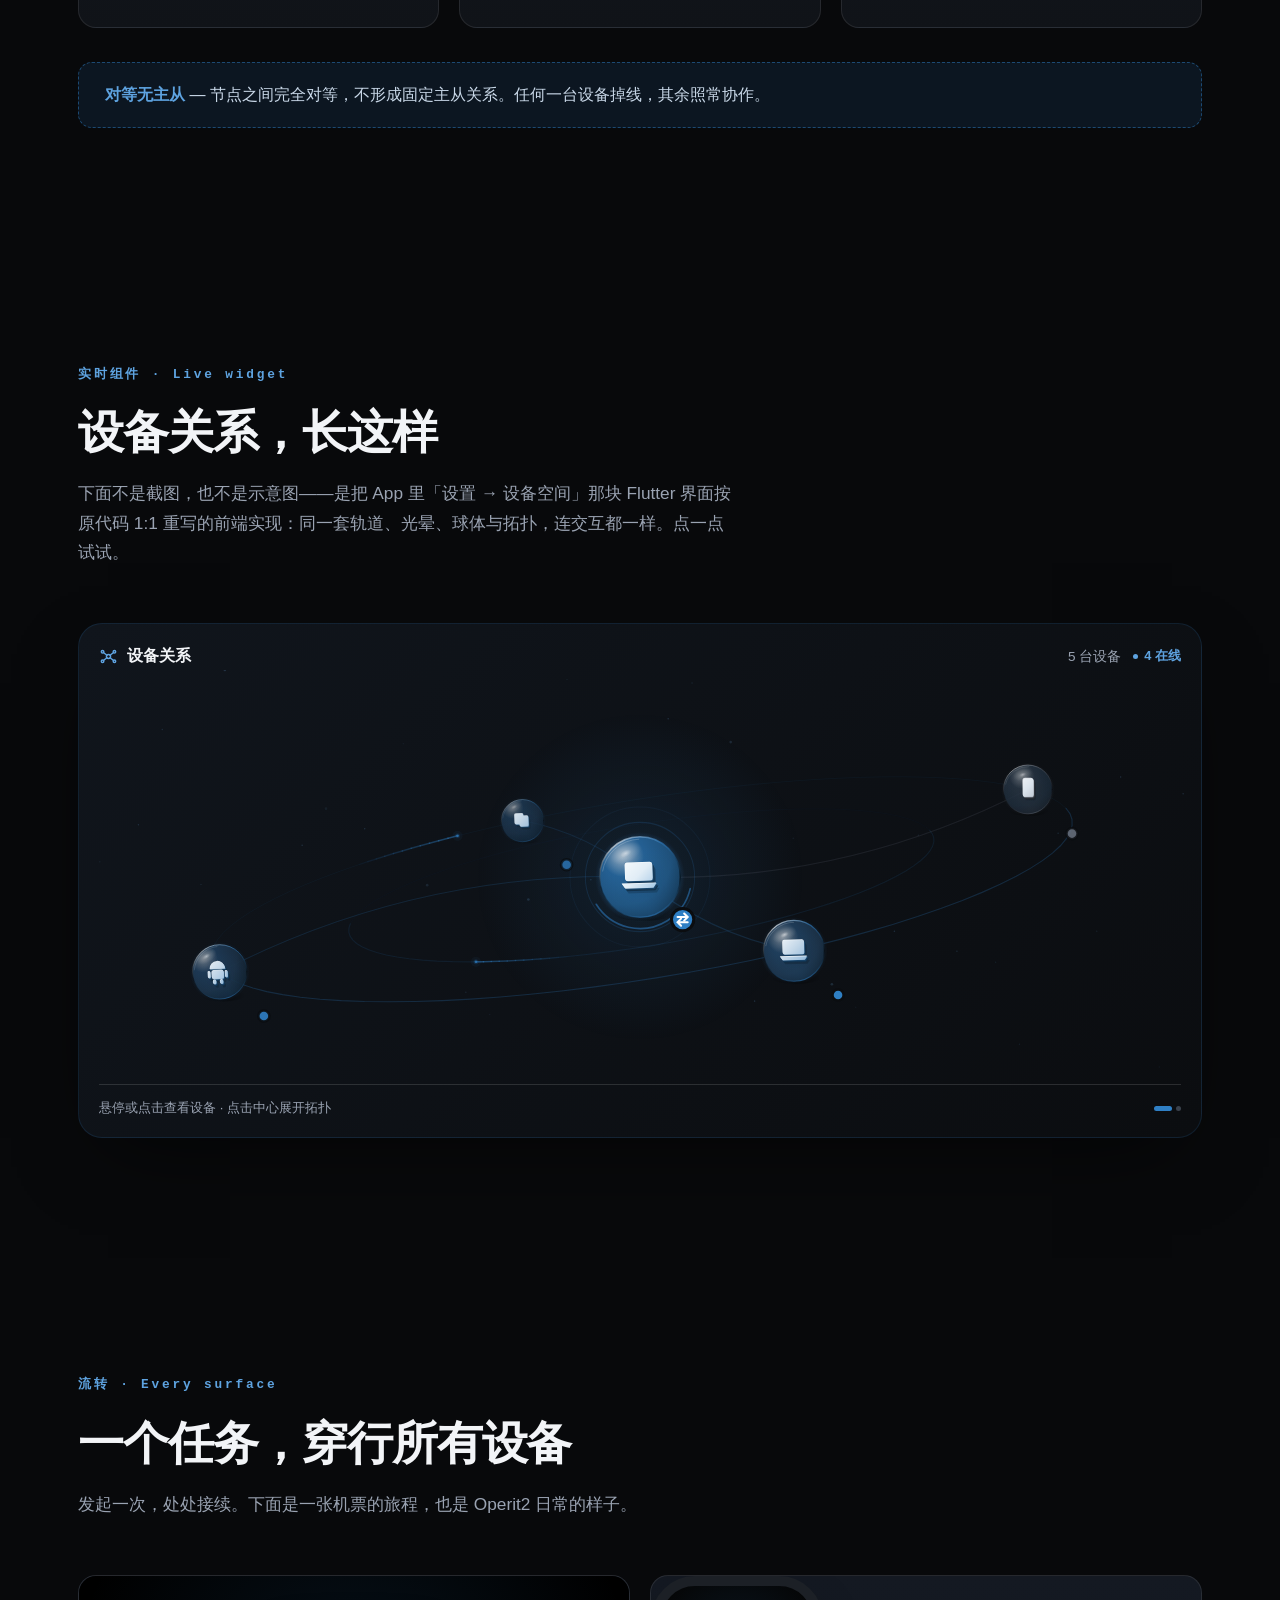
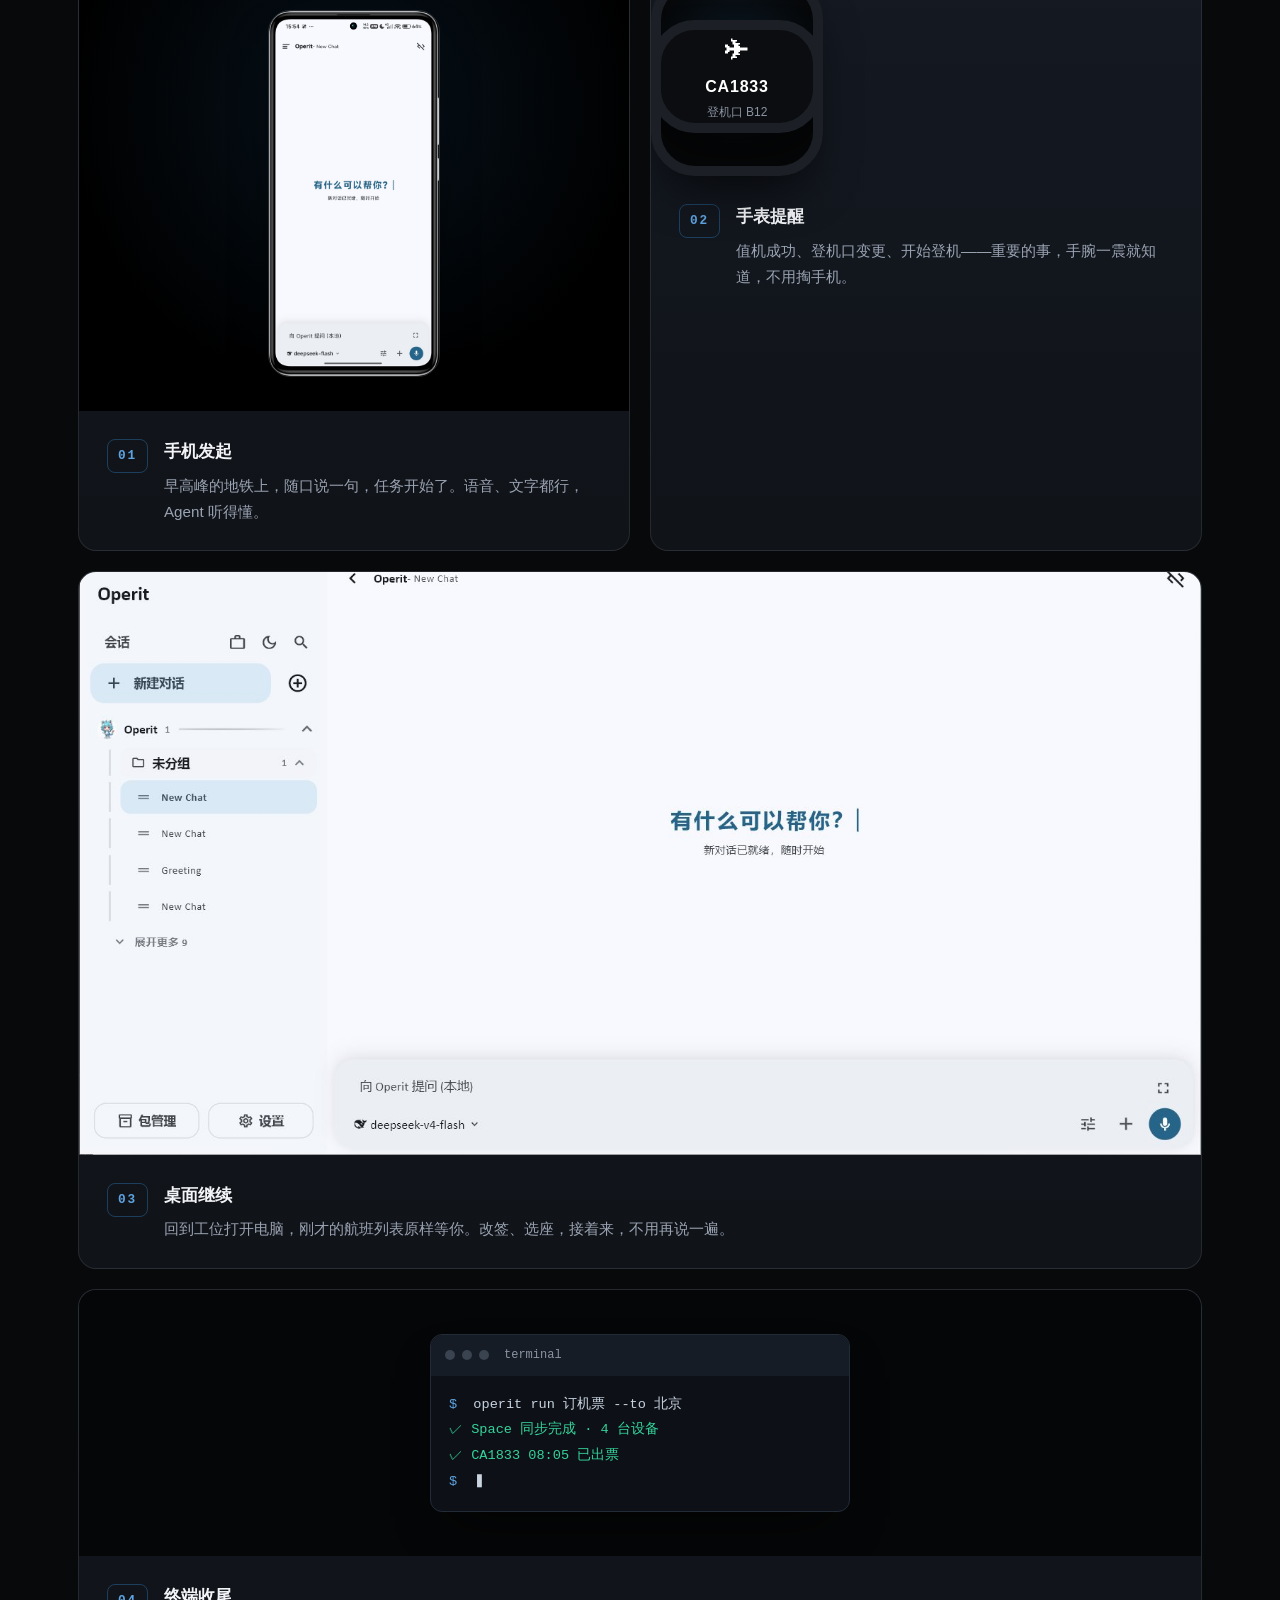
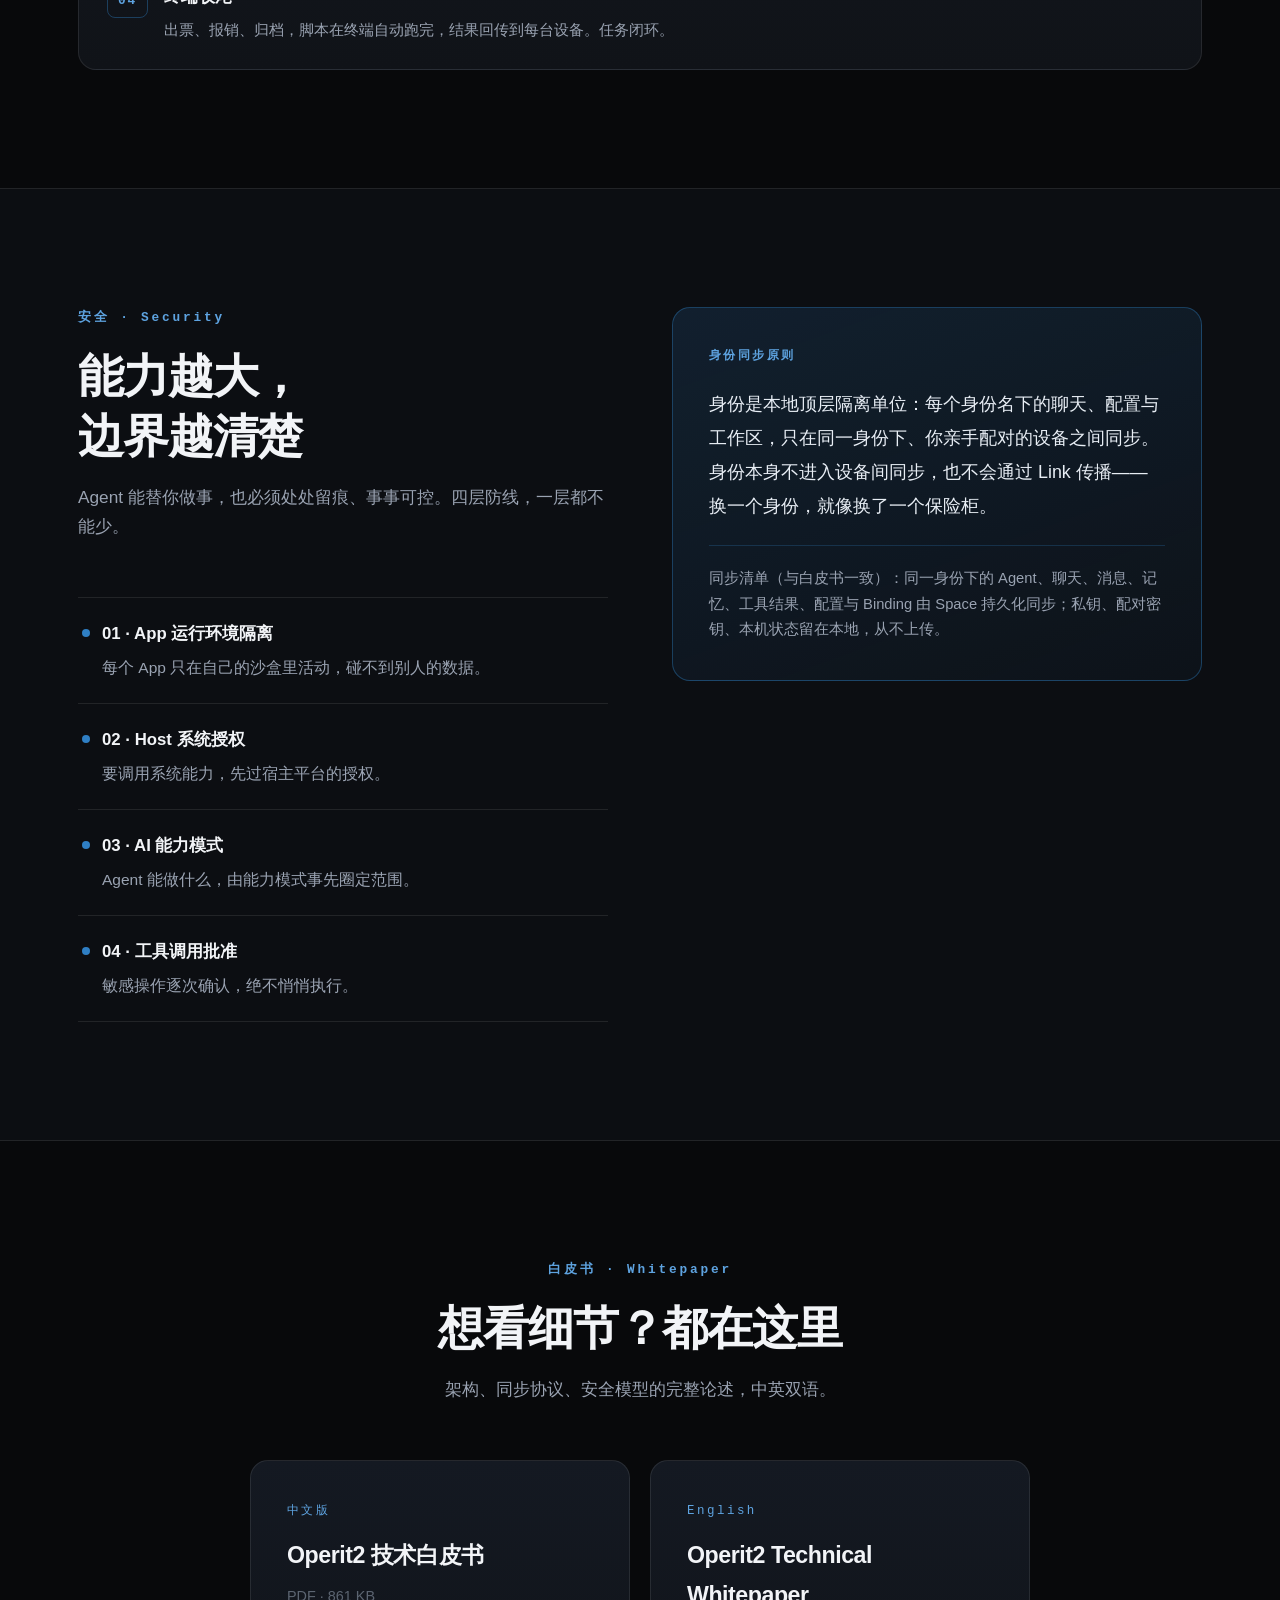
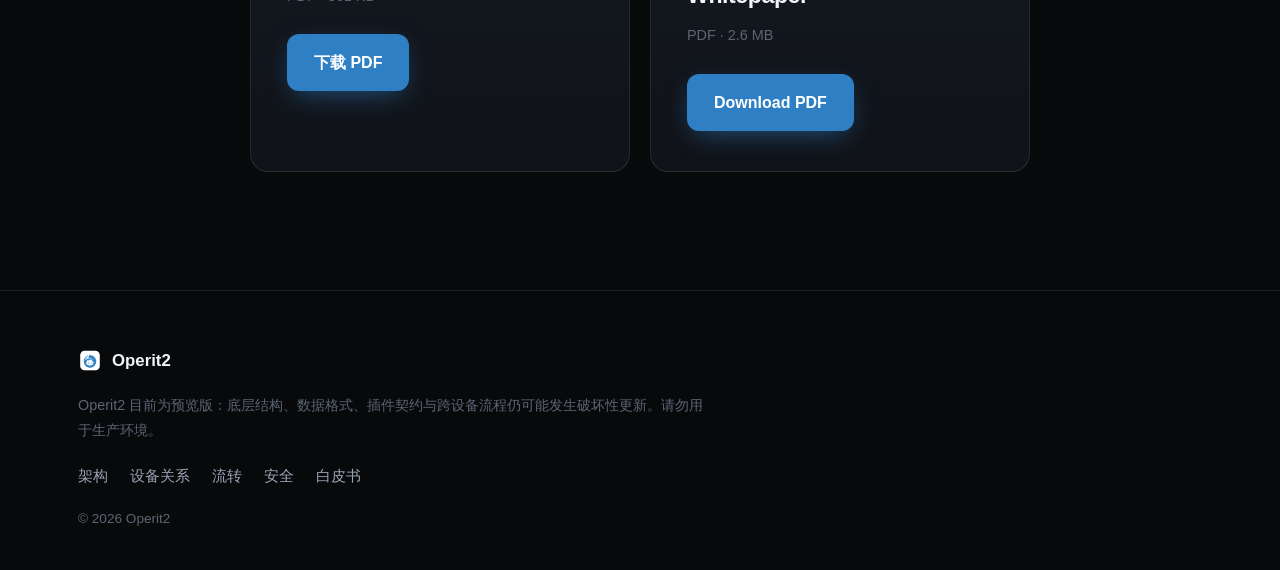
==== commit 8a63e284: "新 24 秒宣传视频：手机发起→云端执行→桌面审核；封面视频左侧 120px 蒙版羽化融合" ====
--- a/index.html
+++ b/index.html
@@ -51,7 +51,7 @@
         </video>
         <div class="hv-shade" aria-hidden="true"></div>
       </div>
-      <p class="hv-cap"><span class="pulse"></span>实时渲染 · App 内「设备关系」界面的真实动态</p>
+      <p class="hv-cap"><span class="pulse"></span>手机发起 · 云端执行 · 桌面审核——任务在设备间流转</p>
     </div>
   </div>
 </section>
--- a/assets/css/style.css
+++ b/assets/css/style.css
@@ -70,10 +70,10 @@
 .hero-visual{position:relative;min-width:0}
 .hv-glow{position:absolute;inset:-8% -10%;z-index:0;
   background:radial-gradient(ellipse at 55% 45%,rgba(47,127,196,.38),rgba(47,127,196,.08) 45%,transparent 70%);filter:blur(36px)}
-.hv-frame{position:relative;z-index:1;border-radius:20px;overflow:hidden;
-  border:1px solid rgba(47,127,196,.35);
-  box-shadow:0 40px 90px -30px rgba(0,0,0,.85),0 0 90px -18px rgba(47,127,196,.4)}
-.hv-frame video{display:block;width:100%;height:auto;background:#0B0D10}
+.hv-frame{position:relative;z-index:1;overflow:hidden}
+.hv-frame video{display:block;width:100%;height:auto;background:#0B0D10;
+  -webkit-mask-image:linear-gradient(90deg,transparent,#000 120px);
+  mask-image:linear-gradient(90deg,transparent,#000 120px)}
 .hv-shade{position:absolute;inset:0;pointer-events:none;
   background:linear-gradient(180deg,transparent 72%,rgba(5,6,8,.5)),
              linear-gradient(90deg,rgba(5,6,8,.3),transparent 16%,transparent 84%,rgba(5,6,8,.3))}
